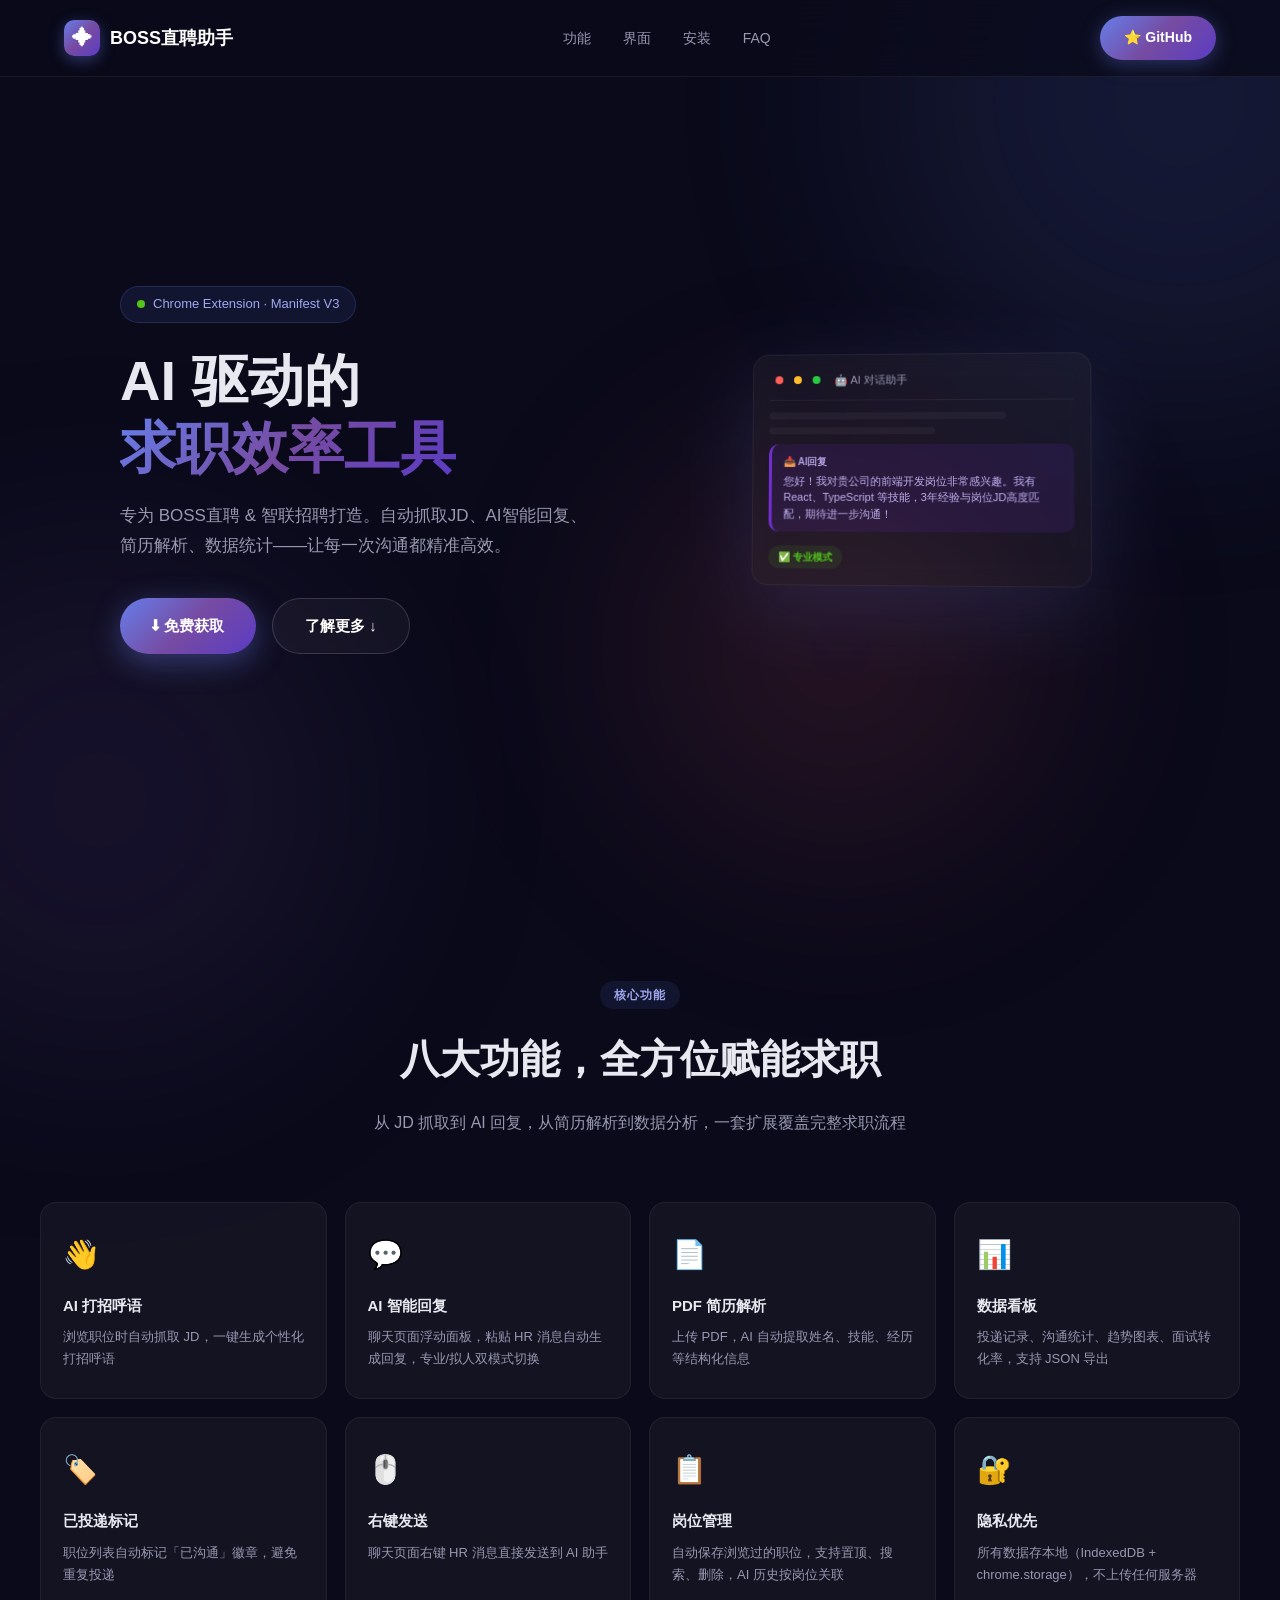
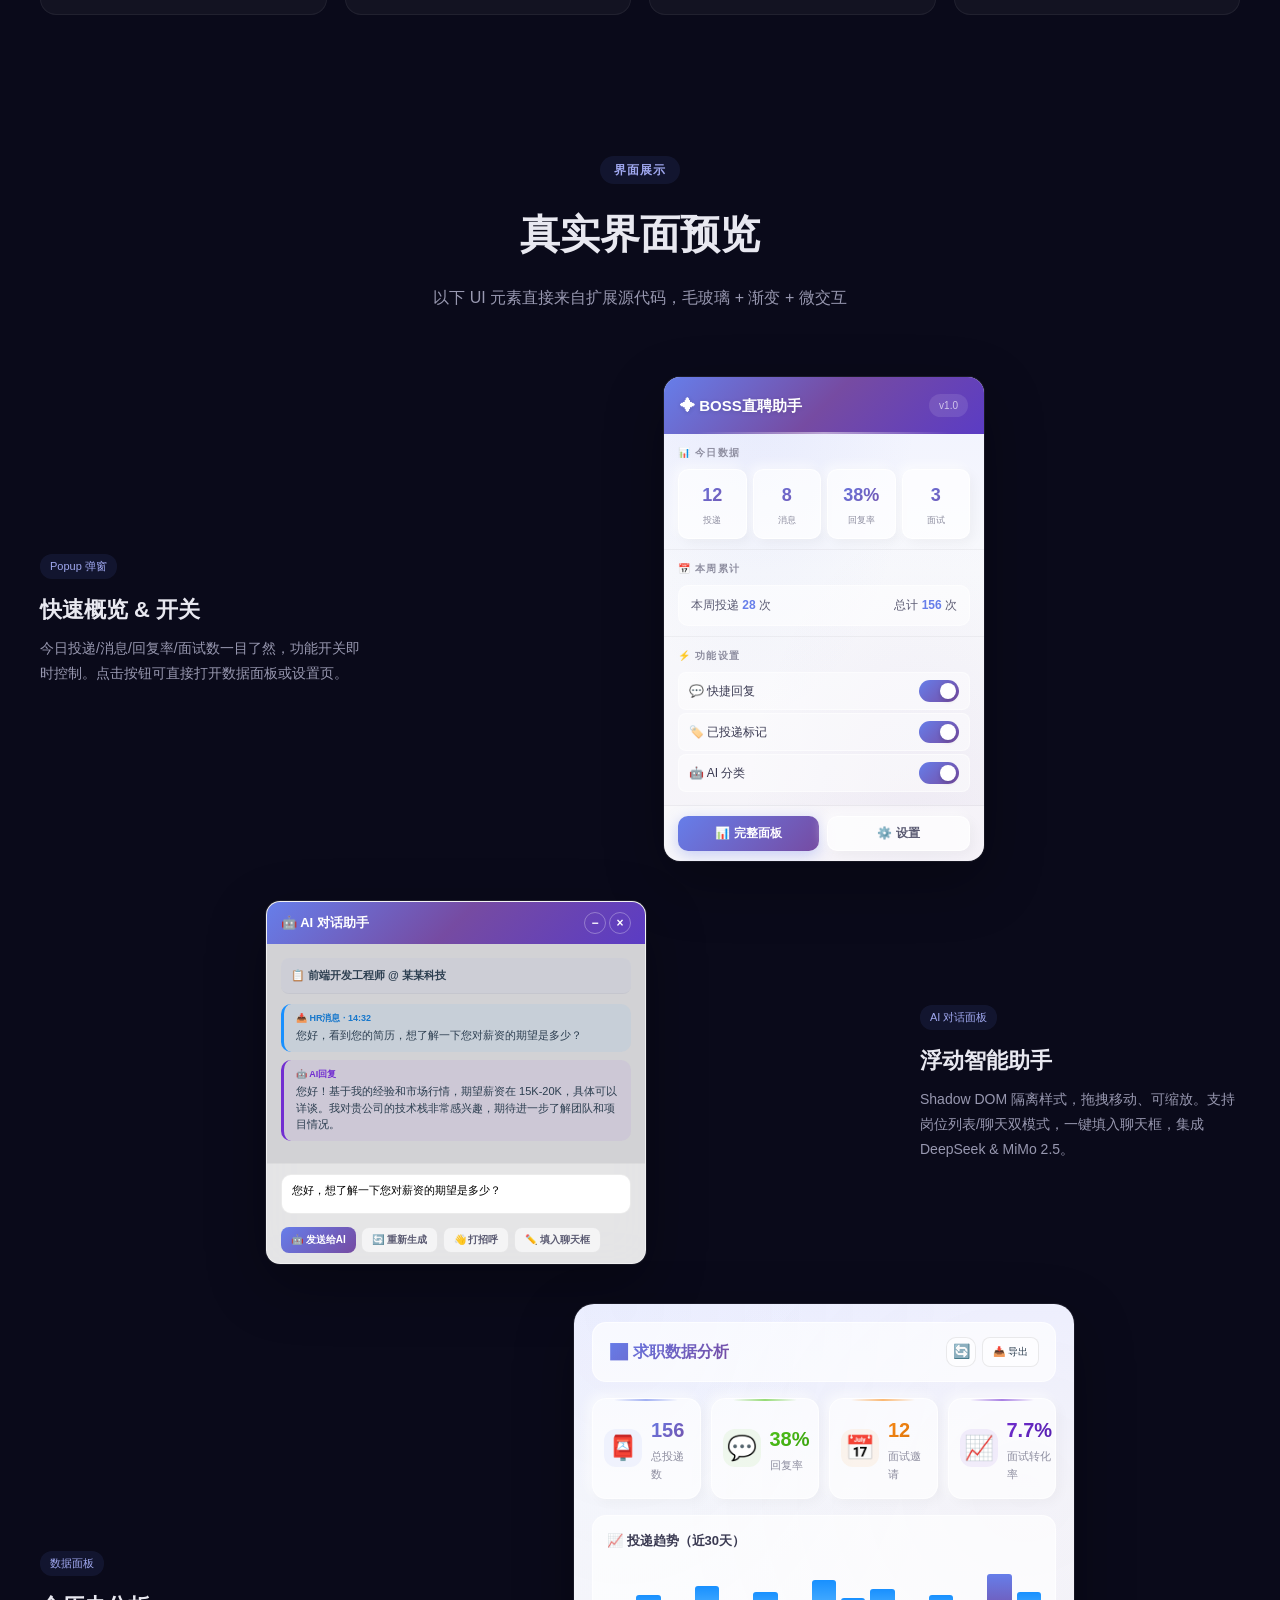
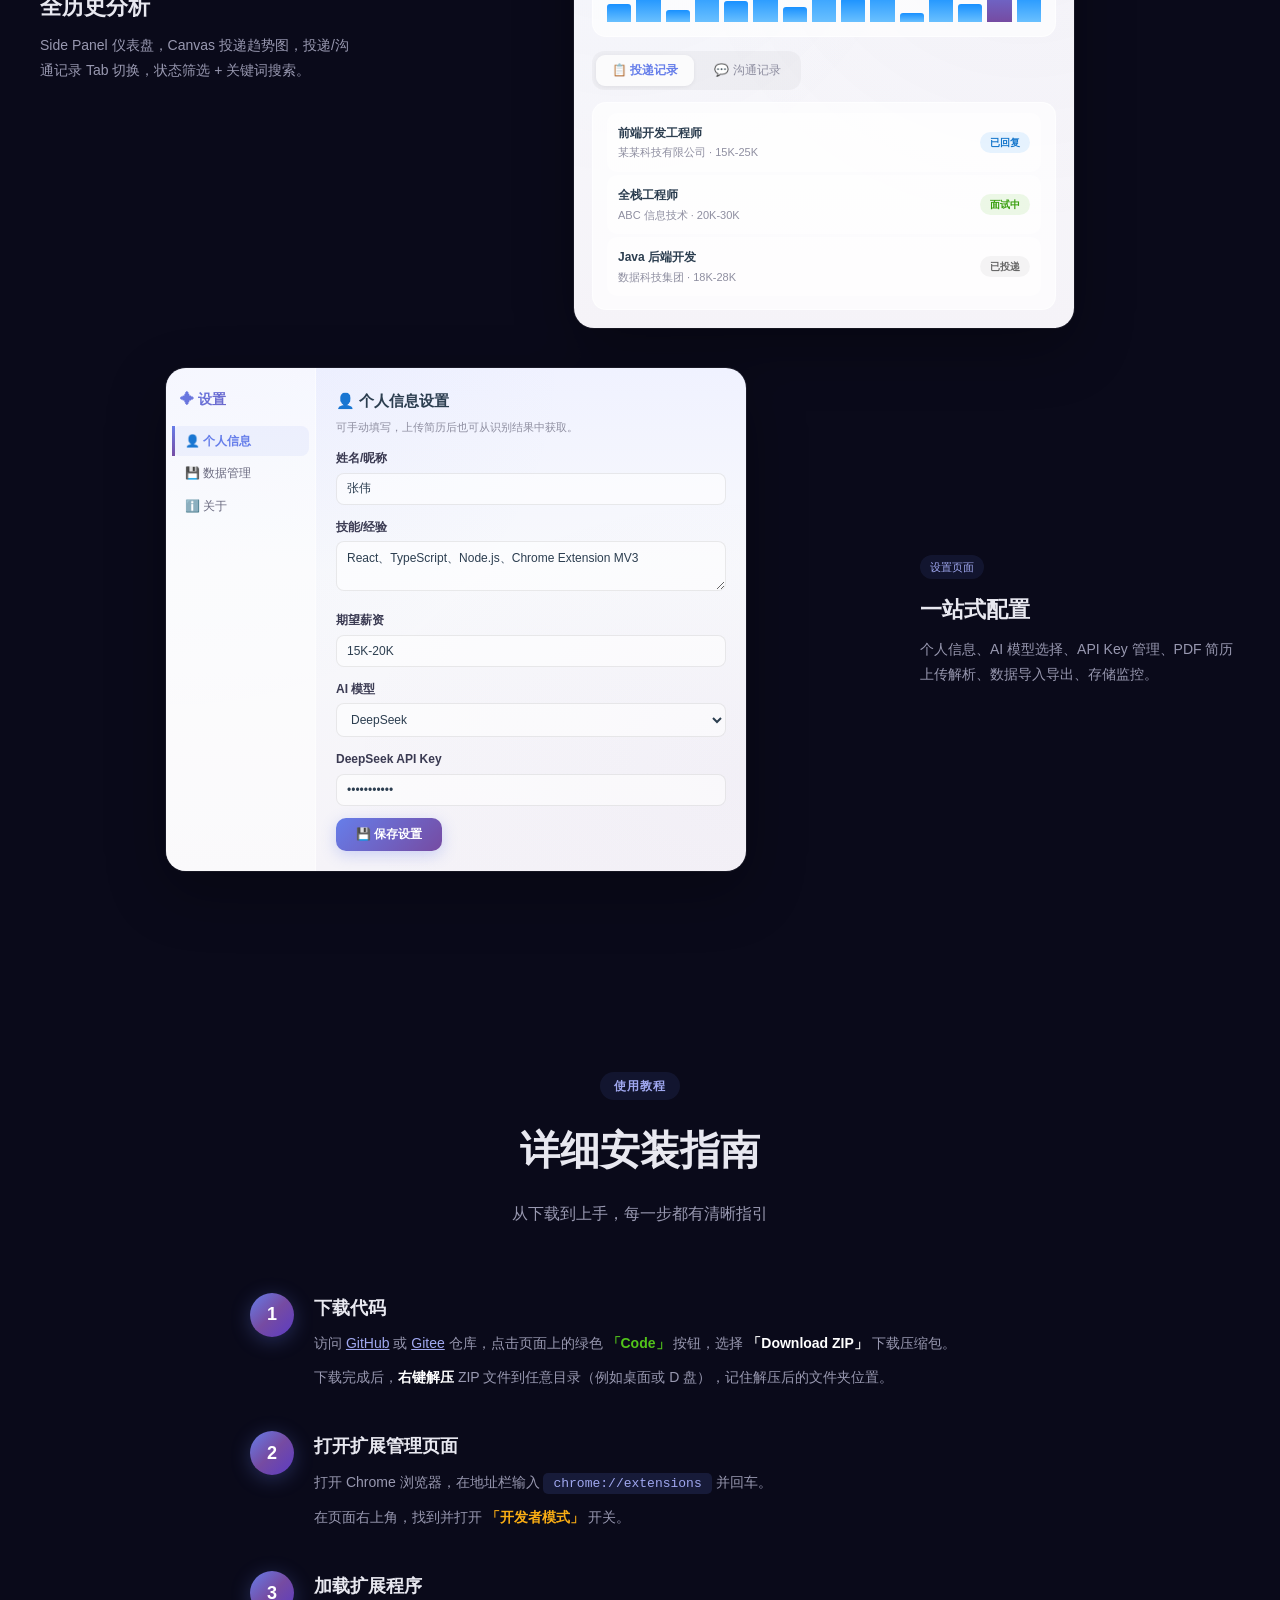
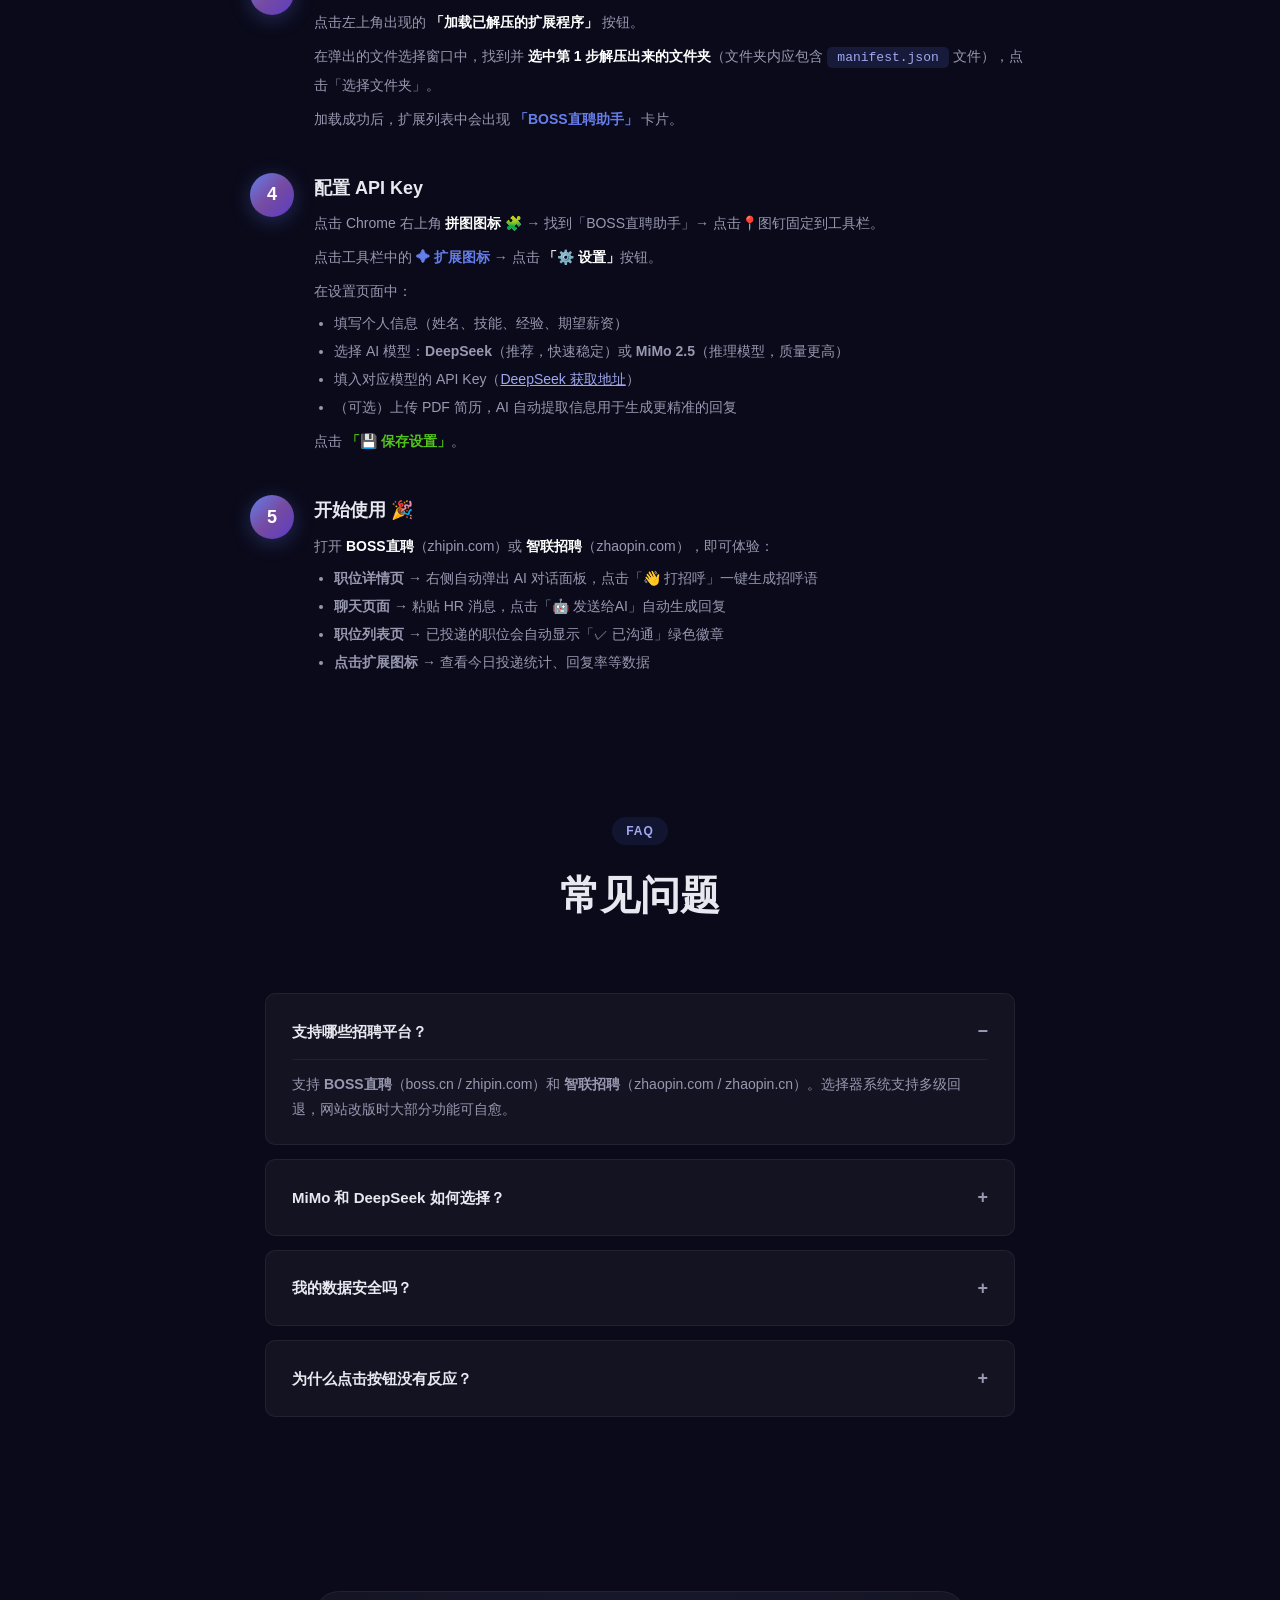
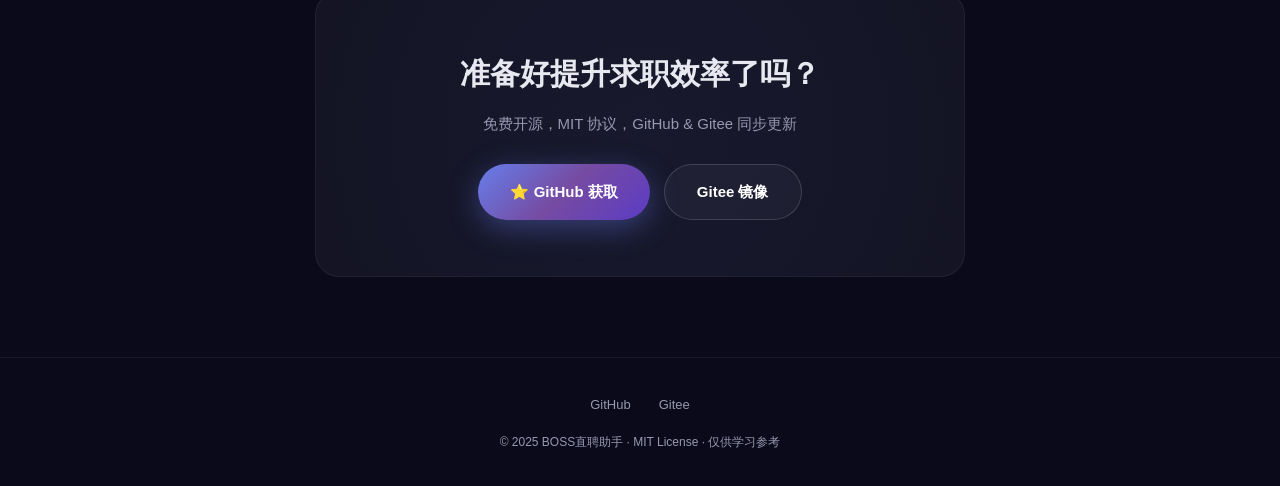
==== docs/index.html @ eb92a588 "feat: 落地页使用教程重写为5步详细指南 - 从 3 步扩展为 5 步：下载代码→打开扩展页→加载扩展→配置API→开始使用 - 每步包含详细子步骤：解压ZIP/选择文件夹/固定工具栏/填写表单 " ====
<!DOCTYPE html>
<html lang="zh-CN">
<head>
  <meta charset="UTF-8">
  <meta name="viewport" content="width=device-width, initial-scale=1.0">
  <title>BOSS直聘助手 — AI求职辅助 Chrome 扩展</title>
  <meta name="description" content="BOSS直聘/智联招聘求职助手，AI打招呼、智能回复、简历解析、岗位管理、数据统计，双模型支持 DeepSeek & MiMo 2.5">
  <meta property="og:title" content="BOSS直聘助手 — AI求职辅助 Chrome 扩展">
  <meta property="og:description" content="AI打招呼、智能回复、简历解析、岗位管理，让求职效率翻倍">
  <meta property="og:type" content="website">
  <style>
    /* ========== Reset & Variables ========== */
    *,*::before,*::after { margin:0; padding:0; box-sizing:border-box; }
    :root {
      --primary: #667eea; --primary-dark: #5b3cc4; --accent: #764ba2;
      --gradient: linear-gradient(135deg, #667eea 0%, #764ba2 50%, #5b3cc4 100%);
      --bg: #0a0a1a; --bg-card: rgba(255,255,255,0.04);
      --text: #e8e8f0; --text-muted: #9898b0;
      --border: rgba(255,255,255,0.06); --radius: 16px; --radius-sm: 10px;
      --shadow-lg: 0 25px 80px rgba(102,126,234,0.15); --max-w: 1200px;
    }
    html { scroll-behavior: smooth; }
    body {
      font-family: -apple-system,BlinkMacSystemFont,"PingFang SC","Microsoft YaHei","Helvetica Neue",sans-serif;
      background: var(--bg); color: var(--text); line-height: 1.7; overflow-x: hidden; -webkit-font-smoothing: antialiased;
    }
    /* ========== Animated BG Orbs ========== */
    .bg-orb { position:fixed; border-radius:50%; filter:blur(120px); opacity:0.13; pointer-events:none; z-index:0; }
    .bg-orb-1 { width:600px; height:600px; background:#667eea; top:-200px; right:-200px; animation:float1 20s infinite; }
    .bg-orb-2 { width:500px; height:500px; background:#764ba2; bottom:-150px; left:-150px; animation:float2 25s infinite; }
    .bg-orb-3 { width:400px; height:400px; background:#f5576c; top:50%; left:50%; animation:float3 18s infinite; }
    @keyframes float1 { 0%,100%{transform:translate(0,0)scale(1)}33%{transform:translate(-60px,40px)scale(1.1)}66%{transform:translate(30px,-30px)scale(.9)} }
    @keyframes float2 { 0%,100%{transform:translate(0,0)scale(1)}33%{transform:translate(50px,-30px)scale(1.15)}66%{transform:translate(-40px,20px)scale(.85)} }
    @keyframes float3 { 0%,100%{transform:translate(0,0)scale(1)}50%{transform:translate(-40px,-40px)scale(1.2)} }

    /* ========== Nav ========== */
    .nav { position:fixed; top:0; left:0; right:0; z-index:1000; background:rgba(10,10,26,0.75); backdrop-filter:blur(20px); border-bottom:1px solid var(--border); transition:all .3s; }
    .nav-inner { max-width:var(--max-w); margin:0 auto; display:flex; align-items:center; justify-content:space-between; padding:16px 24px; }
    .nav-logo { display:flex; align-items:center; gap:10px; font-size:18px; font-weight:700; color:#fff; text-decoration:none; }
    .nav-logo .icon { width:36px; height:36px; border-radius:10px; background:var(--gradient); display:flex; align-items:center; justify-content:center; font-size:20px; box-shadow:0 4px 15px rgba(102,126,234,0.4); }
    .nav-links { display:flex; gap:32px; list-style:none; }
    .nav-links a { color:var(--text-muted); text-decoration:none; font-size:14px; font-weight:500; transition:color .2s; }
    .nav-links a:hover { color:#fff; }
    .nav-cta { background:var(--gradient); color:#fff; padding:10px 24px; border-radius:25px; font-size:14px; font-weight:600; text-decoration:none; box-shadow:0 4px 20px rgba(102,126,234,0.35); transition:all .3s; }
    .nav-cta:hover { transform:translateY(-2px); box-shadow:0 8px 30px rgba(102,126,234,0.5); }

    /* ========== Hero ========== */
    .hero { min-height:100vh; display:flex; align-items:center; padding:120px 24px 80px; position:relative; z-index:1; }
    .hero-inner { max-width:var(--max-w); margin:0 auto; display:grid; grid-template-columns:1fr 1fr; gap:80px; align-items:center; }
    .hero-badge { display:inline-flex; align-items:center; gap:8px; background:rgba(102,126,234,0.1); border:1px solid rgba(102,126,234,0.2); padding:6px 16px; border-radius:20px; font-size:13px; color:#a0a8f0; margin-bottom:24px; }
    .hero-badge .dot { width:8px; height:8px; background:#52c41a; border-radius:50%; animation:pulse 2s infinite; }
    @keyframes pulse { 0%,100%{opacity:1}50%{opacity:.3} }
    .hero h1 { font-size:clamp(36px,5vw,56px); font-weight:800; line-height:1.2; margin-bottom:20px; }
    .hero h1 .gradient-text { background:var(--gradient); -webkit-background-clip:text; -webkit-text-fill-color:transparent; background-clip:text; }
    .hero p { font-size:17px; color:var(--text-muted); margin-bottom:36px; max-width:480px; line-height:1.8; }
    .hero-btns { display:flex; gap:16px; flex-wrap:wrap; }
    .btn { display:inline-flex; align-items:center; gap:8px; padding:14px 32px; border-radius:30px; font-size:15px; font-weight:600; cursor:pointer; transition:all .3s cubic-bezier(0.4,0,0.2,1); text-decoration:none; border:none; }
    .btn-primary { background:var(--gradient); color:#fff; box-shadow:0 8px 30px rgba(102,126,234,0.4); }
    .btn-primary:hover { transform:translateY(-3px); box-shadow:0 12px 40px rgba(102,126,234,0.55); }
    .btn-outline { background:rgba(255,255,255,0.04); color:#fff; border:1px solid rgba(255,255,255,0.15); }
    .btn-outline:hover { background:rgba(255,255,255,0.08); border-color:rgba(255,255,255,0.25); }

    /* Hero mockup */
    .hero-mockup { position:relative; display:flex; align-items:center; justify-content:center; perspective:1000px; }
    .mockup-card {
      background:rgba(255,255,255,0.04); border:1px solid var(--border); border-radius:var(--radius);
      padding:16px; backdrop-filter:blur(10px); box-shadow:var(--shadow-lg); width:340px;
      transform:rotateY(-4deg) rotateX(2deg); transition:transform .5s;
    }
    .mockup-card:hover { transform:rotateY(0) rotateX(0); }
    .mockup-hdr { display:flex; align-items:center; gap:8px; margin-bottom:12px; padding-bottom:10px; border-bottom:1px solid var(--border); }
    .mockup-dots { display:flex; gap:5px; } .mockup-dots span { width:8px; height:8px; border-radius:50%; }
    .mockup-dots span:nth-child(1){background:#ff5f57}.mockup-dots span:nth-child(2){background:#ffbd2e}.mockup-dots span:nth-child(3){background:#28ca41}
    .mockup-hdr span { font-size:11px; color:var(--text-muted); margin-left:6px; }
    .mockup-line { height:7px; border-radius:4px; background:rgba(255,255,255,0.04); margin-bottom:8px; }
    .mockup-line.s { width:55%; } .mockup-line.m { width:78%; }
    .mockup-bubble { padding:10px 12px; border-radius:10px; font-size:11px; line-height:1.5; margin:10px 0; background:rgba(114,46,209,0.12); border-left:3px solid #722ed1; color:#c0b0f0; }
    .mockup-tag { display:inline-block; padding:3px 10px; border-radius:12px; font-size:10px; font-weight:600; background:rgba(82,196,26,0.1); color:#52c41a; }

    /* ========== Section Headers ========== */
    section { position:relative; z-index:1; }
    .section-header { text-align:center; max-width:650px; margin:0 auto 64px; }
    .section-tag { display:inline-block; padding:4px 14px; border-radius:20px; font-size:12px; font-weight:600; letter-spacing:1px; background:rgba(102,126,234,0.1); color:#a0a8f0; margin-bottom:16px; }
    .section-header h2 { font-size:clamp(28px,4vw,40px); font-weight:700; margin-bottom:16px; }
    .section-header p { font-size:16px; color:var(--text-muted); line-height:1.8; }

    /* ========== Features ========== */
    #features { padding:80px 24px 100px; }
    .features-grid { max-width:var(--max-w); margin:0 auto; display:grid; grid-template-columns:repeat(4,1fr); gap:18px; }
    .feat-card { background:var(--bg-card); border:1px solid var(--border); border-radius:var(--radius); padding:28px 22px; transition:all .35s; position:relative; overflow:hidden; }
    .feat-card::before { content:''; position:absolute; top:0; left:0; right:0; height:3px; background:var(--gradient); opacity:0; transition:opacity .35s; }
    .feat-card:hover { transform:translateY(-5px); border-color:rgba(102,126,234,0.25); box-shadow:0 20px 60px rgba(102,126,234,0.06); }
    .feat-card:hover::before { opacity:1; }
    .feat-card .icon { font-size:28px; margin-bottom:14px; }
    .feat-card h3 { font-size:15px; font-weight:700; margin-bottom:8px; }
    .feat-card p { font-size:13px; color:var(--text-muted); line-height:1.7; }

    /* ========== Showcase — Real Extension UI ========== */
    #showcase { padding:40px 24px 100px; }
    .showcase-row { max-width:var(--max-w); margin:0 auto 40px; display:flex; align-items:center; gap:48px; }
    .showcase-row.reverse { flex-direction:row-reverse; }
    .showcase-label { flex-shrink:0; }
    .showcase-label h3 { font-size:22px; font-weight:700; margin-bottom:8px; }
    .showcase-label .tag { display:inline-block; font-size:11px; padding:3px 10px; border-radius:12px; background:rgba(102,126,234,0.1); color:#a0a8f0; margin-bottom:12px; }
    .showcase-label p { font-size:14px; color:var(--text-muted); line-height:1.8; max-width:320px; }
    .showcase-device { flex:1; display:flex; justify-content:center; }

    /* ---- EXTENSION UI REPLICAS (scoped) ---- */
    .ext-ui {
      --glass: rgba(255,255,255,0.65); --glass-bd: rgba(255,255,255,0.7);
      --shadow-card: 4px 4px 12px rgba(0,0,0,0.04), -4px -4px 12px rgba(255,255,255,0.6);
      --radius-ui: 10px; --trans: 0.3s cubic-bezier(0.4,0,0.2,1);
      font-family: -apple-system,BlinkMacSystemFont,"PingFang SC","Microsoft YaHei",sans-serif; font-size:13px; color:#2c3e50;
    }

    /* Popup */
    .ext-ui.popup {
      width:320px; border-radius:16px; overflow:hidden;
      box-shadow: 0 20px 60px rgba(0,0,0,0.3), 0 0 0 1px rgba(255,255,255,0.08);
      background: radial-gradient(ellipse at 30% 0%, rgba(102,126,234,0.08) 0%, transparent 50%),
                  radial-gradient(ellipse at 80% 100%, rgba(118,75,162,0.06) 0%, transparent 50%),
                  linear-gradient(180deg, #f0f2ff 0%, #f8f9fc 40%, #f5f3f8 100%);
    }
    .ext-ui .popup-hdr {
      background: linear-gradient(135deg,#667eea 0%,#764ba2 50%,#5b3cc4 100%); color:#fff;
      padding:16px; display:flex; align-items:center; justify-content:space-between;
      position:relative; overflow:hidden;
    }
    .ext-ui .popup-hdr::after { content:''; position:absolute; bottom:0; left:10%; width:80%; height:2px; background:linear-gradient(90deg,transparent,rgba(255,255,255,0.5),transparent); }
    .ext-ui .popup-hdr h4 { font-size:15px; font-weight:700; z-index:1; text-shadow:0 1px 4px rgba(0,0,0,0.15); }
    .ext-ui .popup-hdr .ver { font-size:10px; opacity:0.7; z-index:1; background:rgba(255,255,255,0.15); padding:3px 10px; border-radius:12px; font-weight:500; }
    .ext-ui .popup-section { padding:10px 14px; border-bottom:1px solid rgba(0,0,0,0.04); }
    .ext-ui .popup-section:last-of-type { border-bottom:none; }
    .ext-ui .sec-title { font-size:10px; font-weight:700; color:#8e8ea0; text-transform:uppercase; letter-spacing:1.2px; margin-bottom:8px; }
    .ext-ui .stat-grid { display:grid; grid-template-columns:1fr 1fr 1fr 1fr; gap:6px; }
    .ext-ui .stat-card {
      background:rgba(255,255,255,0.7); border-radius:var(--radius-ui); padding:10px 4px; text-align:center;
      border:1px solid rgba(255,255,255,0.8); box-shadow:var(--shadow-card); transition:var(--trans); position:relative;
    }
    .ext-ui .stat-card:hover { transform:translateY(-2px); }
    .ext-ui .stat-card .val { font-size:18px; font-weight:800; background:linear-gradient(135deg,#667eea,#764ba2); -webkit-background-clip:text; -webkit-text-fill-color:transparent; background-clip:text; }
    .ext-ui .stat-card .lbl { font-size:9px; color:#8e8ea0; margin-top:2px; }
    .ext-ui .weekly-row { display:flex; justify-content:space-between; padding:9px 12px; background:rgba(255,255,255,0.5); border-radius:var(--radius-ui); border:1px solid rgba(255,255,255,0.6); }
    .ext-ui .weekly-row span { font-size:12px; color:#5a5a72; }
    .ext-ui .weekly-row strong { color:#667eea; }
    .ext-ui .tgl-row { display:flex; align-items:center; justify-content:space-between; padding:7px 10px; margin-bottom:3px; background:rgba(255,255,255,0.45); border-radius:8px; border:1px solid rgba(255,255,255,0.5); transition:var(--trans); }
    .ext-ui .tgl-row:hover { background:rgba(255,255,255,0.65); }
    .ext-ui .tgl-row span { font-size:12px; font-weight:500; color:#3a3a52; }
    .ext-ui .switch { position:relative; display:inline-block; width:40px; height:22px; }
    .ext-ui .switch input { opacity:0; width:0; height:0; }
    .ext-ui .slider { position:absolute; cursor:pointer; inset:0; background:#d4d4dc; border-radius:22px; transition:var(--trans); }
    .ext-ui .slider::before { content:""; position:absolute; height:16px; width:16px; left:3px; bottom:3px; background:#fff; border-radius:50%; transition:var(--trans); box-shadow:0 2px 4px rgba(0,0,0,0.15); }
    .ext-ui input:checked+.slider { background:linear-gradient(135deg,#667eea,#764ba2); }
    .ext-ui input:checked+.slider::before { transform:translateX(18px); }
    .ext-ui .popup-footer-row { display:flex; gap:8px; padding:10px 14px; background:rgba(255,255,255,0.3); }
    .ext-ui .btn-sm { flex:1; padding:8px; border:none; border-radius:var(--radius-ui); font-size:12px; font-weight:600; cursor:pointer; transition:var(--trans); }
    .ext-ui .btn-sm.primary { background:linear-gradient(135deg,#667eea,#764ba2); color:#fff; box-shadow:0 4px 15px rgba(102,126,234,0.35); }
    .ext-ui .btn-sm.primary:hover { transform:translateY(-1px); }
    .ext-ui .btn-sm.secondary { background:rgba(255,255,255,0.7); color:#5a5a72; border:1px solid rgba(255,255,255,0.8); box-shadow:var(--shadow-card); }

    /* Side Panel Dashboard */
    .ext-ui.dashboard {
      width:500px; border-radius:20px; padding:18px;
      background: radial-gradient(ellipse at 10% 0%, rgba(102,126,234,0.05) 0%, transparent 55%),
                  radial-gradient(ellipse at 90% 30%, rgba(118,75,162,0.04) 0%, transparent 55%),
                  linear-gradient(180deg, #f0f2ff 0%, #f8f9fc 30%, #f5f3f8 100%);
      box-shadow: 0 20px 60px rgba(0,0,0,0.3), 0 0 0 1px rgba(255,255,255,0.08);
    }
    .ext-ui .dash-hdr { display:flex; justify-content:space-between; align-items:center; margin-bottom:16px; padding:14px 16px; background:rgba(255,255,255,0.65); border:1px solid rgba(255,255,255,0.7); border-radius:14px; }
    .ext-ui .dash-hdr h4 { font-size:16px; font-weight:700; background:linear-gradient(135deg,#667eea,#764ba2); -webkit-background-clip:text; -webkit-text-fill-color:transparent; background-clip:text; }
    .ext-ui .dash-hdr .dash-actions { display:flex; gap:6px; }
    .ext-ui .dash-hdr .dash-btn { width:30px; height:30px; border-radius:10px; border:1px solid rgba(0,0,0,0.08); background:rgba(255,255,255,0.6); cursor:pointer; font-size:14px; display:flex; align-items:center; justify-content:center; transition:var(--trans); }
    .ext-ui .overview-row { display:grid; grid-template-columns:1fr 1fr 1fr 1fr; gap:10px; margin-bottom:16px; }
    .ext-ui .ov-card {
      background:rgba(255,255,255,0.65); border:1px solid rgba(255,255,255,0.7); border-radius:14px;
      padding:14px 11px; display:flex; align-items:center; gap:9px; transition:var(--trans); position:relative; overflow:hidden;
      box-shadow: 4px 4px 12px rgba(0,0,0,0.03), -4px -4px 12px rgba(255,255,255,0.6);
    }
    .ext-ui .ov-card::before { content:''; position:absolute; top:0; left:20%; width:60%; height:2px; border-radius:0 0 2px 2px; background:linear-gradient(90deg,transparent,#667eea,transparent); opacity:0.6; }
    .ext-ui .ov-card.green::before { background:linear-gradient(90deg,transparent,#52c41a,transparent); }
    .ext-ui .ov-card.orange::before { background:linear-gradient(90deg,transparent,#fa8c16,transparent); }
    .ext-ui .ov-card.purple::before { background:linear-gradient(90deg,transparent,#722ed1,transparent); }
    .ext-ui .ov-card:hover { transform:translateY(-3px); }
    .ext-ui .ov-card .ov-icon { font-size:24px; width:38px; height:38px; display:flex; align-items:center; justify-content:center; border-radius:12px; background:rgba(102,126,234,0.07); flex-shrink:0; }
    .ext-ui .ov-card.green .ov-icon { background:rgba(82,196,26,0.07); }
    .ext-ui .ov-card.orange .ov-icon { background:rgba(250,140,22,0.07); }
    .ext-ui .ov-card.purple .ov-icon { background:rgba(114,46,209,0.07); }
    .ext-ui .ov-card .ov-val { font-size:20px; font-weight:800; background:linear-gradient(135deg,#667eea,#764ba2); -webkit-background-clip:text; -webkit-text-fill-color:transparent; background-clip:text; }
    .ext-ui .ov-card.green .ov-val { background:linear-gradient(135deg,#52c41a,#389e0d); -webkit-background-clip:text; background-clip:text; }
    .ext-ui .ov-card.orange .ov-val { background:linear-gradient(135deg,#fa8c16,#d46b08); -webkit-background-clip:text; background-clip:text; }
    .ext-ui .ov-card.purple .ov-val { background:linear-gradient(135deg,#722ed1,#531dab); -webkit-background-clip:text; background-clip:text; }
    .ext-ui .ov-card .ov-lbl { font-size:11px; color:#8e8ea0; }
    .ext-ui .chart-box { background:rgba(255,255,255,0.65); border:1px solid rgba(255,255,255,0.7); border-radius:14px; padding:14px; margin-bottom:14px; }
    .ext-ui .chart-box h5 { font-size:13px; color:#3a3a52; margin-bottom:10px; }
    .ext-ui .chart-bars { display:flex; align-items:flex-end; gap:5px; height:60px; }
    .ext-ui .chart-bar { flex:1; border-radius:3px 3px 0 0; transition:var(--trans); cursor:pointer; }
    .ext-ui .chart-bar:hover { opacity:0.8; transform:scaleY(1.05); }
    .ext-ui .tabs-row { display:flex; gap:4px; margin-bottom:12px; padding:4px; background:rgba(0,0,0,0.03); border-radius:12px; display:inline-flex; }
    .ext-ui .tab-btn { padding:7px 16px; border:none; background:transparent; cursor:pointer; font-size:12px; font-weight:500; border-radius:9px; color:#8e8ea0; transition:var(--trans); }
    .ext-ui .tab-btn.active { background:rgba(255,255,255,0.8); color:#667eea; font-weight:600; box-shadow:0 1px 4px rgba(0,0,0,0.06); }
    .ext-ui .list-box { background:rgba(255,255,255,0.65); border:1px solid rgba(255,255,255,0.7); border-radius:14px; padding:10px 14px; }
    .ext-ui .list-row { display:flex; align-items:center; justify-content:space-between; padding:9px 10px; margin-bottom:3px; border-radius:10px; background:rgba(255,255,255,0.4); border:1px solid transparent; transition:var(--trans); }
    .ext-ui .list-row:hover { background:rgba(255,255,255,0.75); border-color:rgba(102,126,234,0.12); transform:translateX(2px); }
    .ext-ui .list-row .title { font-weight:600; font-size:12px; color:#2c3e50; }
    .ext-ui .list-row .sub { font-size:11px; color:#8e8ea0; }
    .ext-ui .list-row .badge-status { font-size:10px; padding:2px 10px; border-radius:20px; font-weight:600; }
    .ext-ui .badge-status.sent { background:rgba(0,0,0,0.04); color:#666; }
    .ext-ui .badge-status.replied { background:rgba(24,144,255,0.1); color:#1677cc; }
    .ext-ui .badge-status.interview { background:rgba(82,196,26,0.1); color:#389e0d; }

    /* Settings Page */
    .ext-ui.settings-page {
      width:580px; border-radius:20px; overflow:hidden; display:flex;
      box-shadow: 0 20px 60px rgba(0,0,0,0.3), 0 0 0 1px rgba(255,255,255,0.08);
      background: radial-gradient(ellipse at 0% 0%, rgba(102,126,234,0.04) 0%, transparent 50%),
                  radial-gradient(ellipse at 100% 80%, rgba(118,75,162,0.03) 0%, transparent 50%),
                  linear-gradient(180deg, #f0f2ff 0%, #f8f9fc 40%, #f5f3f8 100%);
    }
    .ext-ui .set-sidebar { width:150px; background:rgba(255,255,255,0.55); border-right:1px solid rgba(255,255,255,0.6); padding:20px 0; flex-shrink:0; }
    .ext-ui .set-sidebar h5 { padding:0 14px 14px; font-size:14px; font-weight:700; background:linear-gradient(135deg,#667eea,#764ba2); -webkit-background-clip:text; -webkit-text-fill-color:transparent; background-clip:text; }
    .ext-ui .set-nav { padding:5px 10px; margin:0 6px 2px; border-radius:8px; font-size:12px; font-weight:500; color:#6b6b80; border-left:3px solid transparent; transition:var(--trans); cursor:pointer; }
    .ext-ui .set-nav.active { background:rgba(102,126,234,0.08); color:#667eea; font-weight:600; border-left:3px solid; border-image:linear-gradient(180deg,#667eea,#764ba2)1; }
    .ext-ui .set-content { flex:1; padding:20px; }
    .ext-ui .set-content h4 { font-size:15px; font-weight:700; margin-bottom:4px; color:#2c3e50; }
    .ext-ui .set-content .help { font-size:11px; color:#8e8ea0; margin-bottom:12px; }
    .ext-ui .form-grp { margin-bottom:12px; }
    .ext-ui .form-grp label { display:block; font-size:12px; font-weight:600; color:#3a3a52; margin-bottom:4px; }
    .ext-ui .form-grp input, .ext-ui .form-grp select, .ext-ui .form-grp textarea {
      width:100%; padding:8px 10px; border:1px solid rgba(0,0,0,0.08); border-radius:8px; font-size:12px;
      font-family:inherit; background:rgba(255,255,255,0.55); transition:var(--trans); outline:none; color:#2c3e50;
    }
    .ext-ui .form-grp input:focus, .ext-ui .form-grp select:focus, .ext-ui .form-grp textarea:focus { border-color:#667eea; box-shadow:0 0 0 3px rgba(102,126,234,0.06); }
    .ext-ui .form-grp textarea { resize:vertical; min-height:50px; }
    .ext-ui .set-save { padding:8px 20px; background:linear-gradient(135deg,#667eea,#764ba2); color:#fff; border:none; border-radius:10px; font-size:12px; font-weight:600; cursor:pointer; box-shadow:0 4px 15px rgba(102,126,234,0.3); transition:var(--trans); }
    .ext-ui .set-save:hover { transform:translateY(-1px); box-shadow:0 6px 20px rgba(102,126,234,0.4); }

    /* Chat panel */
    .ext-ui.chat-panel {
      width:380px; border-radius:14px; overflow:hidden;
      box-shadow: 0 20px 60px rgba(0,0,0,0.3), 0 0 0 1px rgba(255,255,255,0.08);
      background:rgba(255,255,255,0.82); backdrop-filter:blur(20px); border:1px solid rgba(255,255,255,0.7);
    }
    .ext-ui .chat-hdr { display:flex; justify-content:space-between; align-items:center; padding:10px 14px; background:linear-gradient(135deg,#667eea,#764ba2,#5b3cc4); color:#fff; font-size:13px; font-weight:700; }
    .ext-ui .chat-hdr .ch-btns { display:flex; gap:3px; }
    .ext-ui .chat-hdr .ch-btns span { width:22px; height:22px; border-radius:50%; border:1px solid rgba(255,255,255,0.3); display:flex; align-items:center; justify-content:center; font-size:12px; cursor:pointer; }
    .ext-ui .chat-body { padding:14px; min-height:200px; }
    .ext-ui .chat-ctx { padding:8px 10px; border-radius:8px; background:rgba(102,126,234,0.04); border-bottom:1px solid rgba(0,0,0,0.04); margin-bottom:10px; font-size:11px; display:flex; justify-content:space-between; }
    .ext-ui .chat-ctx .ctx-name { font-weight:600; color:#2c3e50; }
    .ext-ui .chat-bubble { padding:8px 12px; border-radius:10px; font-size:11px; line-height:1.5; margin-bottom:8px; border-left:3px solid; }
    .ext-ui .chat-bubble.hr { background:rgba(24,144,255,0.06); border-color:#1890ff; }
    .ext-ui .chat-bubble.ai { background:rgba(114,46,209,0.06); border-color:#722ed1; }
    .ext-ui .chat-bubble .tag { font-size:9px; font-weight:700; margin-bottom:2px; }
    .ext-ui .chat-bubble.hr .tag { color:#1677cc; }
    .ext-ui .chat-bubble.ai .tag { color:#722ed1; }
    .ext-ui .chat-input-area { padding:10px 14px; border-top:1px solid rgba(0,0,0,0.04); background:rgba(255,255,255,0.4); }
    .ext-ui .chat-input-area textarea { width:100%; height:40px; padding:8px 10px; border:1px solid rgba(0,0,0,0.08); border-radius:10px; font-size:11px; font-family:inherit; resize:none; transition:var(--trans); }
    .ext-ui .chat-input-area textarea:focus { border-color:#667eea; box-shadow:0 0 0 3px rgba(102,126,234,0.06); }
    .ext-ui .chat-btns { display:flex; gap:5px; margin-top:6px; flex-wrap:wrap; }
    .ext-ui .chat-btn { padding:5px 10px; border-radius:8px; font-size:10px; font-weight:600; cursor:pointer; border:1px solid rgba(0,0,0,0.06); background:rgba(255,255,255,0.6); color:#5a5a72; transition:var(--trans); }
    .ext-ui .chat-btn.primary { background:linear-gradient(135deg,#667eea,#764ba2); color:#fff; border:none; }
    .ext-ui .chat-btn:hover { transform:translateY(-1px); }

    /* ========== Tablet (≤1024px) ========== */
    @media (max-width:1024px) {
      .hero-inner { grid-template-columns:1fr; gap:36px; }
      .hero-mockup { order:-1; }
      .hero h1 { font-size:clamp(28px,6vw,40px); }
      .features-grid { grid-template-columns:repeat(2,1fr); }
      .nav-links { display:none; }
      .showcase-row, .showcase-row.reverse { flex-direction:column; gap:24px; }
      .showcase-label { text-align:center; }
      .showcase-label p { max-width:100%; }
      .showcase-device { overflow-x:auto; max-width:100%; justify-content:center; }
      /* Scale down extension UIs */
      .ext-ui.popup { width:300px; }
      .ext-ui.dashboard { width:100%; max-width:480px; }
      .ext-ui.settings-page { width:100%; max-width:520px; flex-direction:column; }
      .ext-ui.settings-page .set-sidebar { width:100%; display:flex; padding:10px 12px; gap:6px; overflow-x:auto; height:auto; }
      .ext-ui.settings-page .set-sidebar h5 { display:none; }
      .ext-ui.settings-page .set-sidebar .set-nav { white-space:nowrap; flex-shrink:0; }
      .ext-ui.settings-page .set-content { padding:14px; }
      .ext-ui.chat-panel { width:100%; max-width:360px; }
      .overview-row { grid-template-columns:repeat(2,1fr); }
    }

    /* ========== Phone (≤640px) ========== */
    @media (max-width:640px) {
      .hero { padding:100px 16px 60px; min-height:auto; }
      .hero h1 { font-size:26px; }
      .hero p { font-size:15px; }
      .hero-btns { flex-direction:column; align-items:stretch; }
      .hero-btns .btn { justify-content:center; text-align:center; }
      .mockup-card { width:100%; max-width:300px; transform:none; }
      .features-grid { grid-template-columns:1fr; gap:12px; }
      .feat-card { padding:20px 16px; }
      .section-header { margin-bottom:36px; }
      .section-header h2 { font-size:24px; }

      /* Showcase mobile */
      .showcase-row, .showcase-row.reverse { gap:16px; }
      .showcase-device { padding:0 4px; width:100%; }
      /* Extension UIs - shrink to fit */
      .ext-ui.popup { width:100%; max-width:300px; border-radius:12px; }
      .ext-ui.popup .popup-hdr { padding:12px; }
      .ext-ui.popup .popup-hdr h4 { font-size:13px; }
      .ext-ui.popup .popup-section { padding:8px 10px; }
      .ext-ui.popup .stat-grid { gap:4px; }
      .ext-ui.popup .stat-card { padding:8px 2px; }
      .ext-ui.popup .stat-card .val { font-size:16px; }
      .ext-ui.popup .stat-card .lbl { font-size:8px; }
      .ext-ui.popup .popup-footer-row { padding:8px 10px; }
      .ext-ui.popup .btn-sm { font-size:11px; padding:7px; }

      .ext-ui.dashboard { width:100%; max-width:100%; padding:10px; border-radius:14px; }
      .ext-ui.dashboard .dash-hdr { padding:10px 12px; margin-bottom:10px; }
      .ext-ui.dashboard .dash-hdr h4 { font-size:14px; }
      .ext-ui.dashboard .overview-row { grid-template-columns:1fr 1fr; gap:6px; }
      .ext-ui.dashboard .ov-card { padding:10px 8px; gap:6px; }
      .ext-ui.dashboard .ov-card .ov-icon { font-size:20px; width:30px; height:30px; }
      .ext-ui.dashboard .ov-card .ov-val { font-size:16px; }
      .ext-ui.dashboard .ov-card .ov-lbl { font-size:10px; }
      .ext-ui.dashboard .chart-bars { height:40px; }
      .ext-ui.dashboard .list-row { padding:8px; }
      .ext-ui.dashboard .list-row .title { font-size:11px; }
      .ext-ui.dashboard .list-row .sub { font-size:10px; }

      .ext-ui.settings-page { width:100%; max-width:100%; flex-direction:column; border-radius:14px; }
      .ext-ui.settings-page .set-sidebar { width:100%; display:flex; padding:8px 10px; gap:4px; overflow-x:auto; height:auto; flex-shrink:0; border-right:none; border-bottom:1px solid rgba(255,255,255,0.6); }
      .ext-ui.settings-page .set-sidebar h5 { display:none; }
      .ext-ui.settings-page .set-sidebar .set-nav { white-space:nowrap; flex-shrink:0; font-size:11px; padding:6px 10px; }
      .ext-ui.settings-page .set-content { padding:12px; }
      .ext-ui.settings-page .set-content h4 { font-size:13px; }
      .ext-ui.settings-page .form-grp input, .ext-ui.settings-page .form-grp select, .ext-ui.settings-page .form-grp textarea { font-size:11px; padding:6px 8px; }

      .ext-ui.chat-panel { width:100%; max-width:100%; border-radius:12px; }
      .ext-ui.chat-panel .chat-hdr { font-size:12px; padding:8px 10px; }
      .ext-ui.chat-panel .chat-body { padding:10px; min-height:auto; }
      .ext-ui.chat-panel .chat-bubble { font-size:10px; padding:6px 10px; }
      .ext-ui.chat-panel .chat-btns { gap:4px; }
      .ext-ui.chat-panel .chat-btn { font-size:9px; padding:4px 8px; }
      .ext-ui.chat-panel .chat-input-area textarea { height:36px; font-size:10px; }

      /* CTA */
      .btn { padding:12px 20px; font-size:14px; }
      .nav-inner { padding:12px 16px; }
      .nav-logo { font-size:15px; }
      .nav-cta { padding:7px 16px; font-size:12px; }

      /* FAQ */
      #faq details { padding:16px; }
      #faq summary { font-size:14px; }
      section { padding-left:12px; padding-right:12px; }
    }

    /* ========== Small Phone (≤380px) ========== */
    @media (max-width:380px) {
      .hero h1 { font-size:22px; }
      .ext-ui.popup { transform:scale(0.85); transform-origin:top center; margin-bottom:-40px; }
      .ext-ui.dashboard .overview-row { grid-template-columns:1fr 1fr; }
      .ext-ui.dashboard .chart-box { display:none; }
      .ext-ui.dashboard .list-box .badge-status { font-size:9px; padding:2px 6px; }
    }
  </style>
</head>
<body>

<div class="bg-orb bg-orb-1"></div><div class="bg-orb bg-orb-2"></div><div class="bg-orb bg-orb-3"></div>

<!-- ====== NAV ====== -->
<nav class="nav">
  <div class="nav-inner">
    <a href="#" class="nav-logo"><span class="icon">✦</span> BOSS直聘助手</a>
    <ul class="nav-links">
      <li><a href="#features">功能</a></li><li><a href="#showcase">界面</a></li><li><a href="#howto">安装</a></li><li><a href="#faq">FAQ</a></li>
    </ul>
    <a href="https://github.com/ConsoleSun/boss-zhipin-helper" class="nav-cta" target="_blank">⭐ GitHub</a>
  </div>
</nav>

<!-- ====== HERO ====== -->
<section class="hero">
  <div class="hero-inner">
    <div class="hero-text">
      <div class="hero-badge"><span class="dot"></span> Chrome Extension · Manifest V3</div>
      <h1>AI 驱动的<br><span class="gradient-text">求职效率工具</span></h1>
      <p>专为 BOSS直聘 & 智联招聘打造。自动抓取JD、AI智能回复、简历解析、数据统计——让每一次沟通都精准高效。</p>
      <div class="hero-btns">
        <a href="https://github.com/ConsoleSun/boss-zhipin-helper" class="btn btn-primary" target="_blank">⬇ 免费获取</a>
        <a href="#features" class="btn btn-outline">了解更多 ↓</a>
      </div>
    </div>
    <div class="hero-mockup">
      <div class="mockup-card">
        <div class="mockup-hdr"><div class="mockup-dots"><span></span><span></span><span></span></div><span>🤖 AI 对话助手</span></div>
        <div class="mockup-line m"></div><div class="mockup-line s"></div>
        <div class="mockup-bubble"><div style="font-weight:700;font-size:10px;margin-bottom:4px;color:#b0a0e0;">📥 AI回复</div>您好！我对贵公司的前端开发岗位非常感兴趣。我有 React、TypeScript 等技能，3年经验与岗位JD高度匹配，期待进一步沟通！</div>
        <span class="mockup-tag">✅ 专业模式</span>
      </div>
    </div>
  </div>
</section>

<!-- ====== FEATURES ====== -->
<section id="features">
  <div class="section-header"><span class="section-tag">核心功能</span><h2>八大功能，全方位赋能求职</h2><p>从 JD 抓取到 AI 回复，从简历解析到数据分析，一套扩展覆盖完整求职流程</p></div>
  <div class="features-grid">
    <div class="feat-card"><div class="icon">👋</div><h3>AI 打招呼语</h3><p>浏览职位时自动抓取 JD，一键生成个性化打招呼语</p></div>
    <div class="feat-card"><div class="icon">💬</div><h3>AI 智能回复</h3><p>聊天页面浮动面板，粘贴 HR 消息自动生成回复，专业/拟人双模式切换</p></div>
    <div class="feat-card"><div class="icon">📄</div><h3>PDF 简历解析</h3><p>上传 PDF，AI 自动提取姓名、技能、经历等结构化信息</p></div>
    <div class="feat-card"><div class="icon">📊</div><h3>数据看板</h3><p>投递记录、沟通统计、趋势图表、面试转化率，支持 JSON 导出</p></div>
    <div class="feat-card"><div class="icon">🏷️</div><h3>已投递标记</h3><p>职位列表自动标记「已沟通」徽章，避免重复投递</p></div>
    <div class="feat-card"><div class="icon">🖱️</div><h3>右键发送</h3><p>聊天页面右键 HR 消息直接发送到 AI 助手</p></div>
    <div class="feat-card"><div class="icon">📋</div><h3>岗位管理</h3><p>自动保存浏览过的职位，支持置顶、搜索、删除，AI 历史按岗位关联</p></div>
    <div class="feat-card"><div class="icon">🔐</div><h3>隐私优先</h3><p>所有数据存本地（IndexedDB + chrome.storage），不上传任何服务器</p></div>
  </div>
</section>

<!-- ====== SHOWCASE — Real Extension UIs ====== -->
<section id="showcase">
  <div class="section-header"><span class="section-tag">界面展示</span><h2>真实界面预览</h2><p>以下 UI 元素直接来自扩展源代码，毛玻璃 + 渐变 + 微交互</p></div>

  <!-- #1 Popup -->
  <div class="showcase-row">
    <div class="showcase-label"><span class="tag">Popup 弹窗</span><h3>快速概览 & 开关</h3><p>今日投递/消息/回复率/面试数一目了然，功能开关即时控制。点击按钮可直接打开数据面板或设置页。</p></div>
    <div class="showcase-device">
      <div class="ext-ui popup">
        <div class="popup-hdr"><h4>✦ BOSS直聘助手</h4><span class="ver">v1.0</span></div>
        <div class="popup-section">
          <div class="sec-title">📊 今日数据</div>
          <div class="stat-grid">
            <div class="stat-card"><div class="val">12</div><div class="lbl">投递</div></div>
            <div class="stat-card"><div class="val">8</div><div class="lbl">消息</div></div>
            <div class="stat-card"><div class="val">38%</div><div class="lbl">回复率</div></div>
            <div class="stat-card"><div class="val">3</div><div class="lbl">面试</div></div>
          </div>
        </div>
        <div class="popup-section">
          <div class="sec-title">📅 本周累计</div>
          <div class="weekly-row"><span>本周投递 <strong>28</strong> 次</span><span>总计 <strong>156</strong> 次</span></div>
        </div>
        <div class="popup-section">
          <div class="sec-title">⚡ 功能设置</div>
          <div class="tgl-row"><span>💬 快捷回复</span><label class="switch"><input type="checkbox" checked><span class="slider"></span></label></div>
          <div class="tgl-row"><span>🏷️ 已投递标记</span><label class="switch"><input type="checkbox" checked><span class="slider"></span></label></div>
          <div class="tgl-row"><span>🤖 AI 分类</span><label class="switch"><input type="checkbox" checked><span class="slider"></span></label></div>
        </div>
        <div class="popup-footer-row"><button class="btn-sm primary">📊 完整面板</button><button class="btn-sm secondary">⚙️ 设置</button></div>
      </div>
    </div>
  </div>

  <!-- #2 AI Chat Panel -->
  <div class="showcase-row reverse">
    <div class="showcase-label"><span class="tag">AI 对话面板</span><h3>浮动智能助手</h3><p>Shadow DOM 隔离样式，拖拽移动、可缩放。支持岗位列表/聊天双模式，一键填入聊天框，集成 DeepSeek & MiMo 2.5。</p></div>
    <div class="showcase-device">
      <div class="ext-ui chat-panel">
        <div class="chat-hdr">🤖 AI 对话助手 <div class="ch-btns"><span>−</span><span>×</span></div></div>
        <div class="chat-body">
          <div class="chat-ctx"><span class="ctx-name">📋 前端开发工程师 @ 某某科技</span></div>
          <div class="chat-bubble hr"><div class="tag">📥 HR消息 · 14:32</div>您好，看到您的简历，想了解一下您对薪资的期望是多少？</div>
          <div class="chat-bubble ai"><div class="tag">🤖 AI回复</div>您好！基于我的经验和市场行情，期望薪资在 15K-20K，具体可以详谈。我对贵公司的技术栈非常感兴趣，期待进一步了解团队和项目情况。</div>
        </div>
        <div class="chat-input-area">
          <textarea placeholder="粘贴HR消息，Ctrl+Enter发送...">您好，想了解一下您对薪资的期望是多少？</textarea>
          <div class="chat-btns">
            <button class="chat-btn primary">🤖 发送给AI</button><button class="chat-btn">🔄 重新生成</button><button class="chat-btn">👋 打招呼</button><button class="chat-btn">✏️ 填入聊天框</button>
          </div>
        </div>
      </div>
    </div>
  </div>

  <!-- #3 Dashboard -->
  <div class="showcase-row">
    <div class="showcase-label"><span class="tag">数据面板</span><h3>全历史分析</h3><p>Side Panel 仪表盘，Canvas 投递趋势图，投递/沟通记录 Tab 切换，状态筛选 + 关键词搜索。</p></div>
    <div class="showcase-device">
      <div class="ext-ui dashboard">
        <div class="dash-hdr"><h4>📊 求职数据分析</h4><div class="dash-actions"><span class="dash-btn">🔄</span><span class="dash-btn" style="font-size:10px;width:auto;padding:0 10px;border-radius:8px;">📥 导出</span></div></div>
        <div class="overview-row">
          <div class="ov-card"><div class="ov-icon">📮</div><div><div class="ov-val">156</div><div class="ov-lbl">总投递数</div></div></div>
          <div class="ov-card green"><div class="ov-icon">💬</div><div><div class="ov-val">38%</div><div class="ov-lbl">回复率</div></div></div>
          <div class="ov-card orange"><div class="ov-icon">📅</div><div><div class="ov-val">12</div><div class="ov-lbl">面试邀请</div></div></div>
          <div class="ov-card purple"><div class="ov-icon">📈</div><div><div class="ov-val">7.7%</div><div class="ov-lbl">面试转化率</div></div></div>
        </div>
        <div class="chart-box"><h5>📈 投递趋势（近30天）</h5>
          <div class="chart-bars">
            <div class="chart-bar" style="height:30%;background:linear-gradient(180deg,#1890ff,#69c0ff)"></div>
            <div class="chart-bar" style="height:45%;background:linear-gradient(180deg,#1890ff,#69c0ff)"></div>
            <div class="chart-bar" style="height:20%;background:linear-gradient(180deg,#1890ff,#69c0ff)"></div>
            <div class="chart-bar" style="height:60%;background:linear-gradient(180deg,#1890ff,#69c0ff)"></div>
            <div class="chart-bar" style="height:35%;background:linear-gradient(180deg,#1890ff,#69c0ff)"></div>
            <div class="chart-bar" style="height:50%;background:linear-gradient(180deg,#1890ff,#69c0ff)"></div>
            <div class="chart-bar" style="height:25%;background:linear-gradient(180deg,#1890ff,#69c0ff)"></div>
            <div class="chart-bar" style="height:70%;background:linear-gradient(180deg,#1890ff,#69c0ff)"></div>
            <div class="chart-bar" style="height:40%;background:linear-gradient(180deg,#1890ff,#69c0ff)"></div>
            <div class="chart-bar" style="height:55%;background:linear-gradient(180deg,#1890ff,#69c0ff)"></div>
            <div class="chart-bar" style="height:15%;background:linear-gradient(180deg,#1890ff,#69c0ff)"></div>
            <div class="chart-bar" style="height:45%;background:linear-gradient(180deg,#1890ff,#69c0ff)"></div>
            <div class="chart-bar" style="height:30%;background:linear-gradient(180deg,#1890ff,#69c0ff)"></div>
            <div class="chart-bar" style="height:80%;background:linear-gradient(180deg,#667eea,#764ba2)"></div>
            <div class="chart-bar" style="height:50%;background:linear-gradient(180deg,#1890ff,#69c0ff)"></div>
          </div>
        </div>
        <div class="tabs-row"><button class="tab-btn active">📋 投递记录</button><button class="tab-btn">💬 沟通记录</button></div>
        <div class="list-box">
          <div class="list-row"><div><div class="title">前端开发工程师</div><div class="sub">某某科技有限公司 · 15K-25K</div></div><span class="badge-status replied">已回复</span></div>
          <div class="list-row"><div><div class="title">全栈工程师</div><div class="sub">ABC 信息技术 · 20K-30K</div></div><span class="badge-status interview">面试中</span></div>
          <div class="list-row"><div><div class="title">Java 后端开发</div><div class="sub">数据科技集团 · 18K-28K</div></div><span class="badge-status sent">已投递</span></div>
        </div>
      </div>
    </div>
  </div>

  <!-- #4 Settings -->
  <div class="showcase-row reverse">
    <div class="showcase-label"><span class="tag">设置页面</span><h3>一站式配置</h3><p>个人信息、AI 模型选择、API Key 管理、PDF 简历上传解析、数据导入导出、存储监控。</p></div>
    <div class="showcase-device">
      <div class="ext-ui settings-page">
        <div class="set-sidebar">
          <h5>✦ 设置</h5>
          <div class="set-nav active">👤 个人信息</div>
          <div class="set-nav">💾 数据管理</div>
          <div class="set-nav">ℹ️ 关于</div>
        </div>
        <div class="set-content">
          <h4>👤 个人信息设置</h4>
          <p class="help">可手动填写，上传简历后也可从识别结果中获取。</p>
          <div class="form-grp"><label>姓名/昵称</label><input type="text" placeholder="例如：张三" value="张伟" readonly></div>
          <div class="form-grp"><label>技能/经验</label><textarea rows="2" readonly>React、TypeScript、Node.js、Chrome Extension MV3</textarea></div>
          <div class="form-grp"><label>期望薪资</label><input type="text" placeholder="例如：15K-20K" value="15K-20K" readonly></div>
          <div class="form-grp"><label>AI 模型</label><select><option>DeepSeek</option><option>MiMo 2.5</option></select></div>
          <div class="form-grp"><label>DeepSeek API Key</label><input type="password" value="sk-••••••••" readonly></div>
          <button class="set-save">💾 保存设置</button>
        </div>
      </div>
    </div>
  </div>
</section>

<!-- ====== HOW TO USE ====== -->
<section id="howto" style="padding:60px 24px 100px;">
  <div class="section-header"><span class="section-tag">使用教程</span><h2>详细安装指南</h2><p>从下载到上手，每一步都有清晰指引</p></div>
  <div style="max-width:780px;margin:0 auto;">

    <!-- Step 1: Download -->
    <div style="display:flex;gap:20px;margin-bottom:40px;position:relative;">
      <div style="flex-shrink:0;width:44px;height:44px;border-radius:50%;background:var(--gradient);display:flex;align-items:center;justify-content:center;font-size:18px;font-weight:700;color:#fff;box-shadow:0 4px 20px rgba(102,126,234,0.3);">1</div>
      <div style="flex:1;min-width:0;">
        <h4 style="font-size:18px;font-weight:700;margin-bottom:6px;">下载代码</h4>
        <div style="color:var(--text-muted);font-size:14px;line-height:2;">
          <p>访问 <a href="https://github.com/ConsoleSun/boss-zhipin-helper" target="_blank" style="color:#a0a8f0;">GitHub</a> 或 <a href="https://gitee.com/sunjunshuai/boss-zhipin-helper" target="_blank" style="color:#a0a8f0;">Gitee</a> 仓库，点击页面上的绿色 <strong style="color:#52c41a;">「Code」</strong> 按钮，选择 <strong style="color:#fff;">「Download ZIP」</strong> 下载压缩包。</p>
          <p style="margin-top:6px;">下载完成后，<strong style="color:#fff;">右键解压</strong> ZIP 文件到任意目录（例如桌面或 D 盘），记住解压后的文件夹位置。</p>
        </div>
      </div>
    </div>

    <!-- Step 2: Open Extensions Page -->
    <div style="display:flex;gap:20px;margin-bottom:40px;">
      <div style="flex-shrink:0;width:44px;height:44px;border-radius:50%;background:var(--gradient);display:flex;align-items:center;justify-content:center;font-size:18px;font-weight:700;color:#fff;box-shadow:0 4px 20px rgba(102,126,234,0.3);">2</div>
      <div style="flex:1;min-width:0;">
        <h4 style="font-size:18px;font-weight:700;margin-bottom:6px;">打开扩展管理页面</h4>
        <div style="color:var(--text-muted);font-size:14px;line-height:2;">
          <p>打开 Chrome 浏览器，在地址栏输入 <code style="background:rgba(102,126,234,0.15);color:#a0a8f0;padding:3px 10px;border-radius:5px;font-size:13px;">chrome://extensions</code> 并回车。</p>
          <p style="margin-top:6px;">在页面右上角，找到并打开 <strong style="color:#faad14;">「开发者模式」</strong> 开关。</p>
        </div>
      </div>
    </div>

    <!-- Step 3: Load Extension -->
    <div style="display:flex;gap:20px;margin-bottom:40px;">
      <div style="flex-shrink:0;width:44px;height:44px;border-radius:50%;background:var(--gradient);display:flex;align-items:center;justify-content:center;font-size:18px;font-weight:700;color:#fff;box-shadow:0 4px 20px rgba(102,126,234,0.3);">3</div>
      <div style="flex:1;min-width:0;">
        <h4 style="font-size:18px;font-weight:700;margin-bottom:6px;">加载扩展程序</h4>
        <div style="color:var(--text-muted);font-size:14px;line-height:2;">
          <p>点击左上角出现的 <strong style="color:#fff;">「加载已解压的扩展程序」</strong> 按钮。</p>
          <p style="margin-top:6px;">在弹出的文件选择窗口中，找到并 <strong style="color:#fff;">选中第 1 步解压出来的文件夹</strong>（文件夹内应包含 <code style="background:rgba(102,126,234,0.15);color:#a0a8f0;padding:3px 10px;border-radius:5px;font-size:13px;">manifest.json</code> 文件），点击「选择文件夹」。</p>
          <p style="margin-top:6px;">加载成功后，扩展列表中会出现 <strong style="color:#667eea;">「BOSS直聘助手」</strong> 卡片。</p>
        </div>
      </div>
    </div>

    <!-- Step 4: Configure -->
    <div style="display:flex;gap:20px;margin-bottom:40px;">
      <div style="flex-shrink:0;width:44px;height:44px;border-radius:50%;background:var(--gradient);display:flex;align-items:center;justify-content:center;font-size:18px;font-weight:700;color:#fff;box-shadow:0 4px 20px rgba(102,126,234,0.3);">4</div>
      <div style="flex:1;min-width:0;">
        <h4 style="font-size:18px;font-weight:700;margin-bottom:6px;">配置 API Key</h4>
        <div style="color:var(--text-muted);font-size:14px;line-height:2;">
          <p>点击 Chrome 右上角 <strong style="color:#fff;">拼图图标 🧩</strong> → 找到「BOSS直聘助手」→ 点击📍图钉固定到工具栏。</p>
          <p style="margin-top:6px;">点击工具栏中的 <strong style="color:#667eea;">✦ 扩展图标</strong> → 点击 <strong style="color:#fff;">「⚙️ 设置」</strong>按钮。</p>
          <p style="margin-top:6px;">在设置页面中：</p>
          <ul style="margin-left:20px;margin-top:4px;">
            <li>填写个人信息（姓名、技能、经验、期望薪资）</li>
            <li>选择 AI 模型：<strong>DeepSeek</strong>（推荐，快速稳定）或 <strong>MiMo 2.5</strong>（推理模型，质量更高）</li>
            <li>填入对应模型的 API Key（<a href="https://platform.deepseek.com/api_keys" target="_blank" style="color:#a0a8f0;">DeepSeek 获取地址</a>）</li>
            <li>（可选）上传 PDF 简历，AI 自动提取信息用于生成更精准的回复</li>
          </ul>
          <p style="margin-top:6px;">点击 <strong style="color:#52c41a;">「💾 保存设置」</strong>。</p>
        </div>
      </div>
    </div>

    <!-- Step 5: Start -->
    <div style="display:flex;gap:20px;">
      <div style="flex-shrink:0;width:44px;height:44px;border-radius:50%;background:var(--gradient);display:flex;align-items:center;justify-content:center;font-size:18px;font-weight:700;color:#fff;box-shadow:0 4px 20px rgba(102,126,234,0.3);">5</div>
      <div style="flex:1;min-width:0;">
        <h4 style="font-size:18px;font-weight:700;margin-bottom:6px;">开始使用 🎉</h4>
        <div style="color:var(--text-muted);font-size:14px;line-height:2;">
          <p>打开 <strong style="color:#fff;">BOSS直聘</strong>（zhipin.com）或 <strong style="color:#fff;">智联招聘</strong>（zhaopin.com），即可体验：</p>
          <ul style="margin-left:20px;margin-top:4px;">
            <li><strong>职位详情页</strong> → 右侧自动弹出 AI 对话面板，点击「👋 打招呼」一键生成招呼语</li>
            <li><strong>聊天页面</strong> → 粘贴 HR 消息，点击「🤖 发送给AI」自动生成回复</li>
            <li><strong>职位列表页</strong> → 已投递的职位会自动显示「✓ 已沟通」绿色徽章</li>
            <li><strong>点击扩展图标</strong> → 查看今日投递统计、回复率等数据</li>
          </ul>
        </div>
      </div>
    </div>

  </div>
</section>

<!-- ====== FAQ ====== -->
<section id="faq" style="padding:40px 24px 100px;">
  <div class="section-header"><span class="section-tag">FAQ</span><h2>常见问题</h2></div>
  <div style="max-width:750px;margin:0 auto;">
    <details style="background:var(--bg-card);border:1px solid var(--border);border-radius:var(--radius-sm);padding:22px 26px;margin-bottom:14px;cursor:pointer;transition:all .3s;" open>
      <summary style="font-size:15px;font-weight:600;list-style:none;display:flex;justify-content:space-between;align-items:center;">支持哪些招聘平台？<span style="font-size:18px;color:var(--text-muted);">−</span></summary>
      <div style="margin-top:12px;padding-top:12px;border-top:1px solid var(--border);font-size:14px;color:var(--text-muted);line-height:1.8;">支持 <strong>BOSS直聘</strong>（boss.cn / zhipin.com）和 <strong>智联招聘</strong>（zhaopin.com / zhaopin.cn）。选择器系统支持多级回退，网站改版时大部分功能可自愈。</div>
    </details>
    <details style="background:var(--bg-card);border:1px solid var(--border);border-radius:var(--radius-sm);padding:22px 26px;margin-bottom:14px;cursor:pointer;transition:all .3s;">
      <summary style="font-size:15px;font-weight:600;list-style:none;display:flex;justify-content:space-between;align-items:center;">MiMo 和 DeepSeek 如何选择？<span style="font-size:18px;color:var(--text-muted);">+</span></summary>
      <div style="margin-top:12px;padding-top:12px;border-top:1px solid var(--border);font-size:14px;color:var(--text-muted);line-height:1.8;"><strong>DeepSeek</strong>：响应快速，稳定性好，推荐日常使用。<br><strong>MiMo 2.5</strong>：推理模型，回复质量更高但耗时较长（45s超时）。扩展已对 MiMo 的 reasoning_content 字段做兼容处理。</div>
    </details>
    <details style="background:var(--bg-card);border:1px solid var(--border);border-radius:var(--radius-sm);padding:22px 26px;margin-bottom:14px;cursor:pointer;transition:all .3s;">
      <summary style="font-size:15px;font-weight:600;list-style:none;display:flex;justify-content:space-between;align-items:center;">我的数据安全吗？<span style="font-size:18px;color:var(--text-muted);">+</span></summary>
      <div style="margin-top:12px;padding-top:12px;border-top:1px solid var(--border);font-size:14px;color:var(--text-muted);line-height:1.8;">绝对安全。所有数据存储在浏览器本地（IndexedDB + chrome.storage.local），<strong>不上传任何服务器</strong>。AI API 调用仅发送当前对话上下文。</div>
    </details>
    <details style="background:var(--bg-card);border:1px solid var(--border);border-radius:var(--radius-sm);padding:22px 26px;margin-bottom:14px;cursor:pointer;transition:all .3s;">
      <summary style="font-size:15px;font-weight:600;list-style:none;display:flex;justify-content:space-between;align-items:center;">为什么点击按钮没有反应？<span style="font-size:18px;color:var(--text-muted);">+</span></summary>
      <div style="margin-top:12px;padding-top:12px;border-top:1px solid var(--border);font-size:14px;color:var(--text-muted);line-height:1.8;">请检查：1) 是否已配置 API Key；2) 当前页面是否为职位详情页或聊天页；3) 点击右下角 🐛 调试按钮查看日志；4) F12 控制台搜索 [BossHelper] 确认扩展已加载。</div>
    </details>
  </div>
</section>

<!-- ====== CTA ====== -->
<section style="padding:60px 24px 80px;text-align:center;">
  <div style="max-width:650px;margin:0 auto;background:var(--bg-card);border:1px solid var(--border);border-radius:24px;padding:56px 36px;position:relative;overflow:hidden;">
    <div style="position:absolute;top:-50%;left:-50%;width:200%;height:200%;background:radial-gradient(circle,rgba(102,126,234,0.05)0%,transparent 60%);"></div>
    <div style="position:relative;z-index:1;">
      <h2 style="font-size:30px;font-weight:800;margin-bottom:12px;">准备好提升求职效率了吗？</h2>
      <p style="color:var(--text-muted);margin-bottom:28px;font-size:15px;">免费开源，MIT 协议，GitHub & Gitee 同步更新</p>
      <div style="display:flex;gap:14px;justify-content:center;flex-wrap:wrap;">
        <a href="https://github.com/ConsoleSun/boss-zhipin-helper" class="btn btn-primary" target="_blank">⭐ GitHub 获取</a>
        <a href="https://gitee.com/sunjunshuai/boss-zhipin-helper" class="btn btn-outline" target="_blank">Gitee 镜像</a>
      </div>
    </div>
  </div>
</section>

<!-- ====== FOOTER ====== -->
<footer style="border-top:1px solid var(--border);padding:36px 24px;text-align:center;">
  <div style="display:flex;justify-content:center;gap:28px;margin-bottom:16px;flex-wrap:wrap;">
    <a href="https://github.com/ConsoleSun/boss-zhipin-helper" target="_blank" style="color:var(--text-muted);text-decoration:none;font-size:13px;">GitHub</a>
    <a href="https://gitee.com/sunjunshuai/boss-zhipin-helper" target="_blank" style="color:var(--text-muted);text-decoration:none;font-size:13px;">Gitee</a>
  </div>
  <p style="font-size:12px;color:var(--text-muted);">© 2025 BOSS直聘助手 · MIT License · 仅供学习参考</p>
</footer>

<script>
  // Scroll animations
  const obs = new IntersectionObserver((es)=>{es.forEach(e=>{if(e.isIntersecting){e.target.style.opacity='1';e.target.style.transform='translateY(0)';}})},{threshold:0.08});
  document.querySelectorAll('.feat-card,.showcase-row').forEach(el=>{el.style.opacity='0';el.style.transform='translateY(30px)';el.style.transition='opacity .6s,transform .6s cubic-bezier(0.4,0,0.2,1)';obs.observe(el);});
  document.querySelectorAll('.feat-card').forEach((c,i)=>{c.style.transitionDelay=`${i*0.06}s`;});

  // Nav shadow on scroll
  const nav=document.querySelector('.nav');
  addEventListener('scroll',()=>{if(scrollY>80){nav.style.background='rgba(10,10,26,0.9)';nav.style.boxShadow='0 4px 30px rgba(0,0,0,0.3)';}else{nav.style.background='rgba(10,10,26,0.75)';nav.style.boxShadow='none';}});
</script>
</body>
</html>
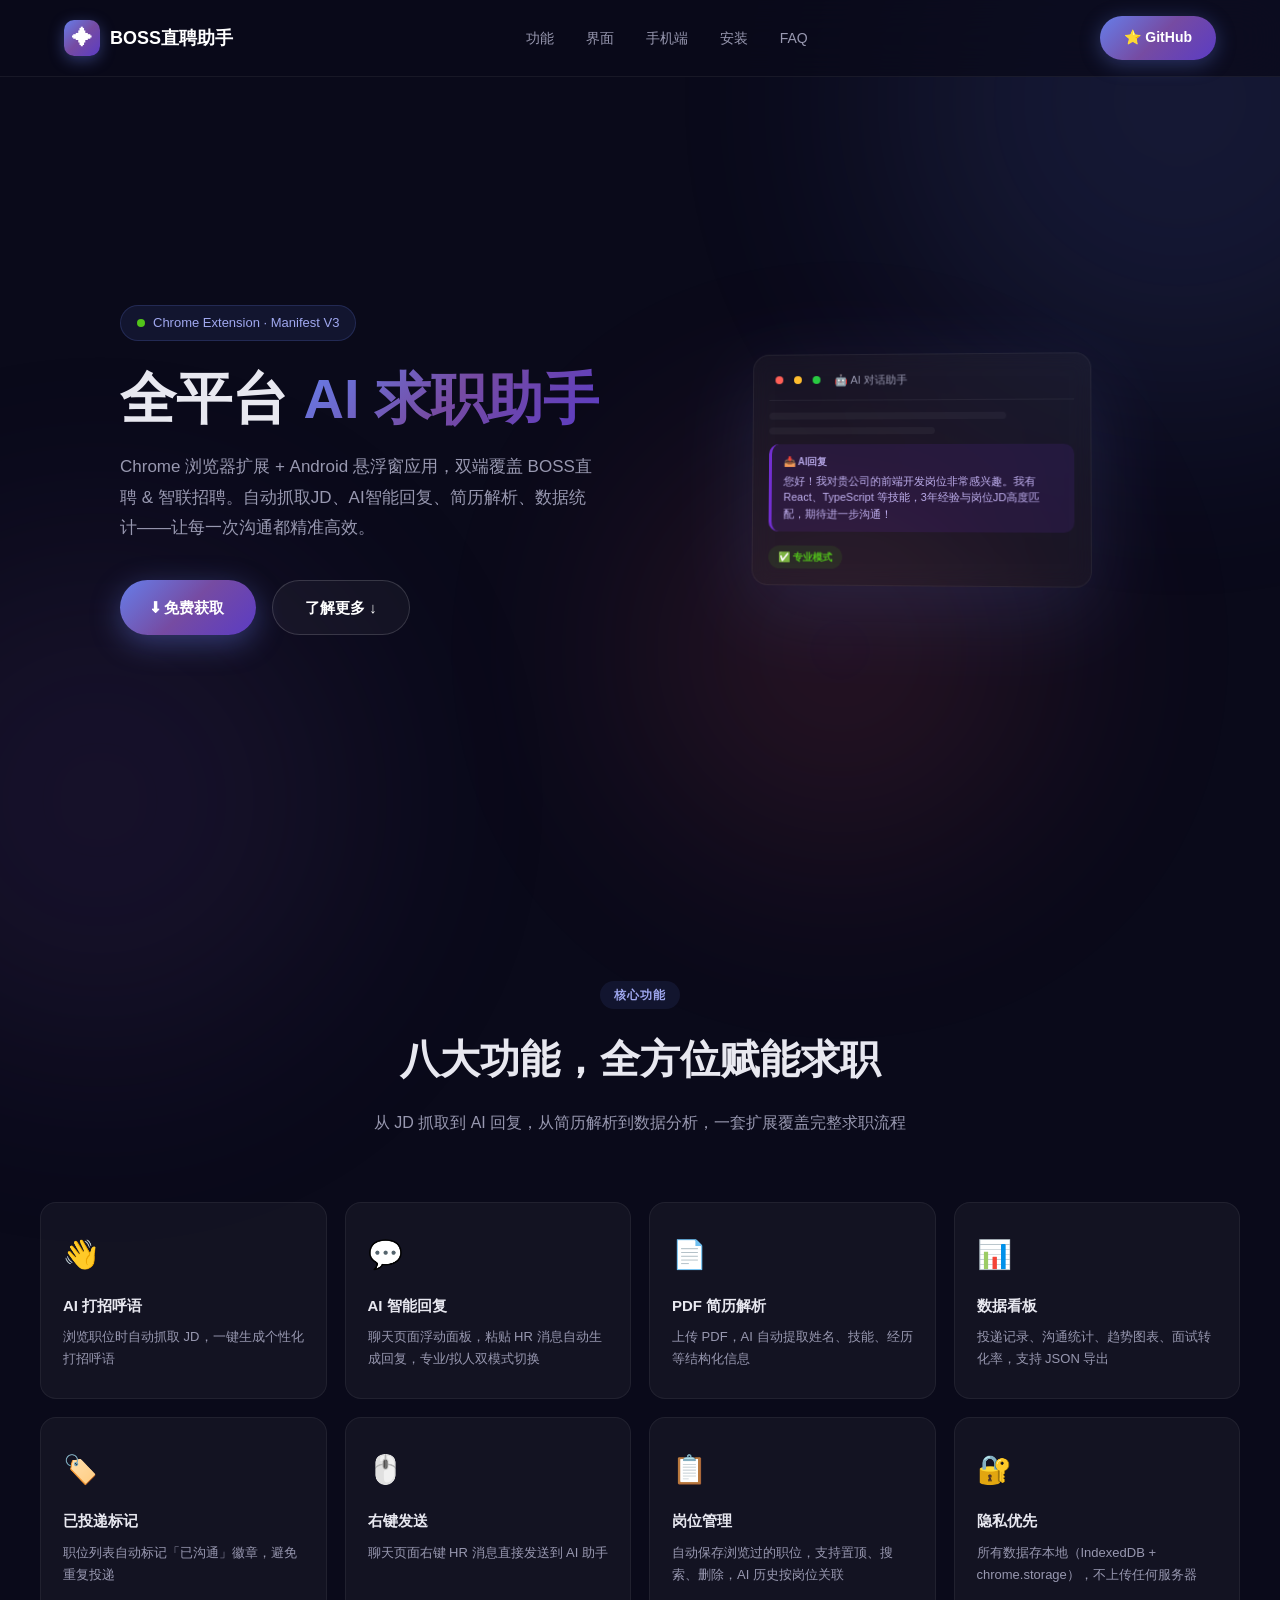
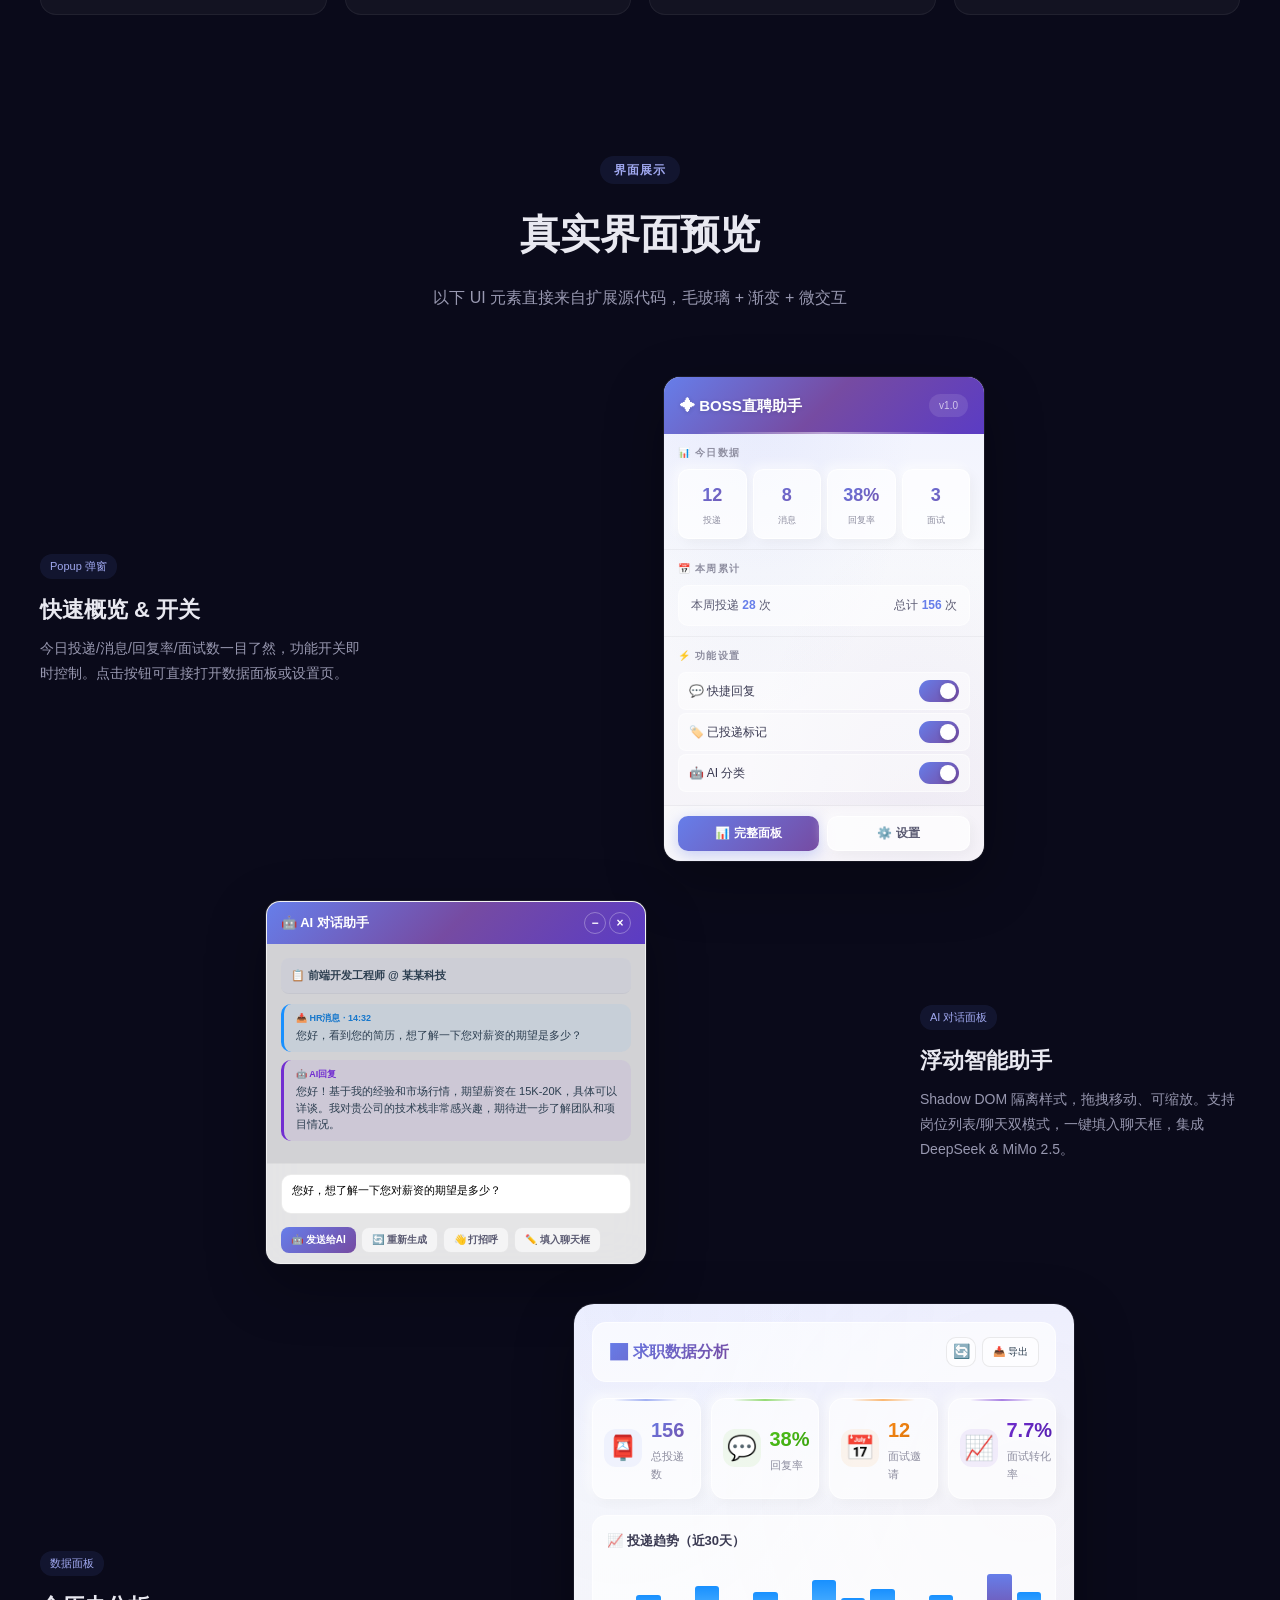
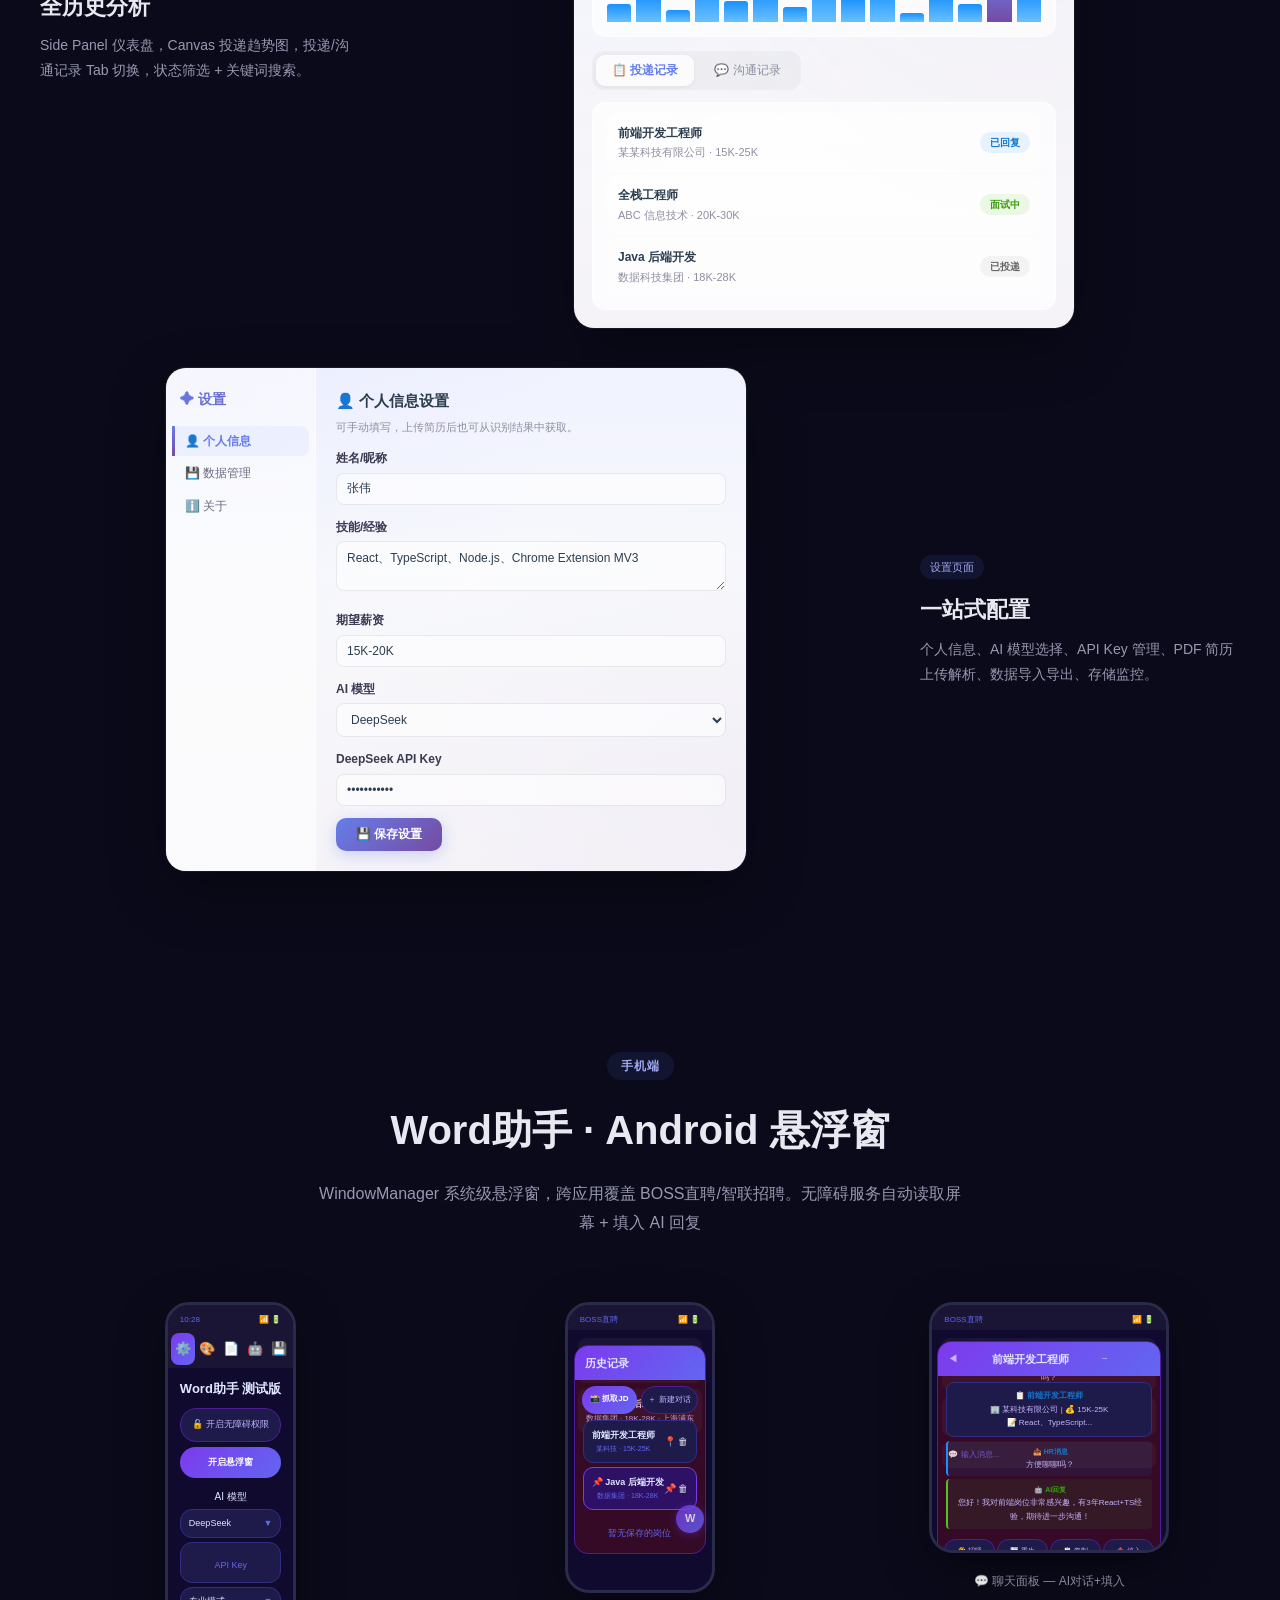
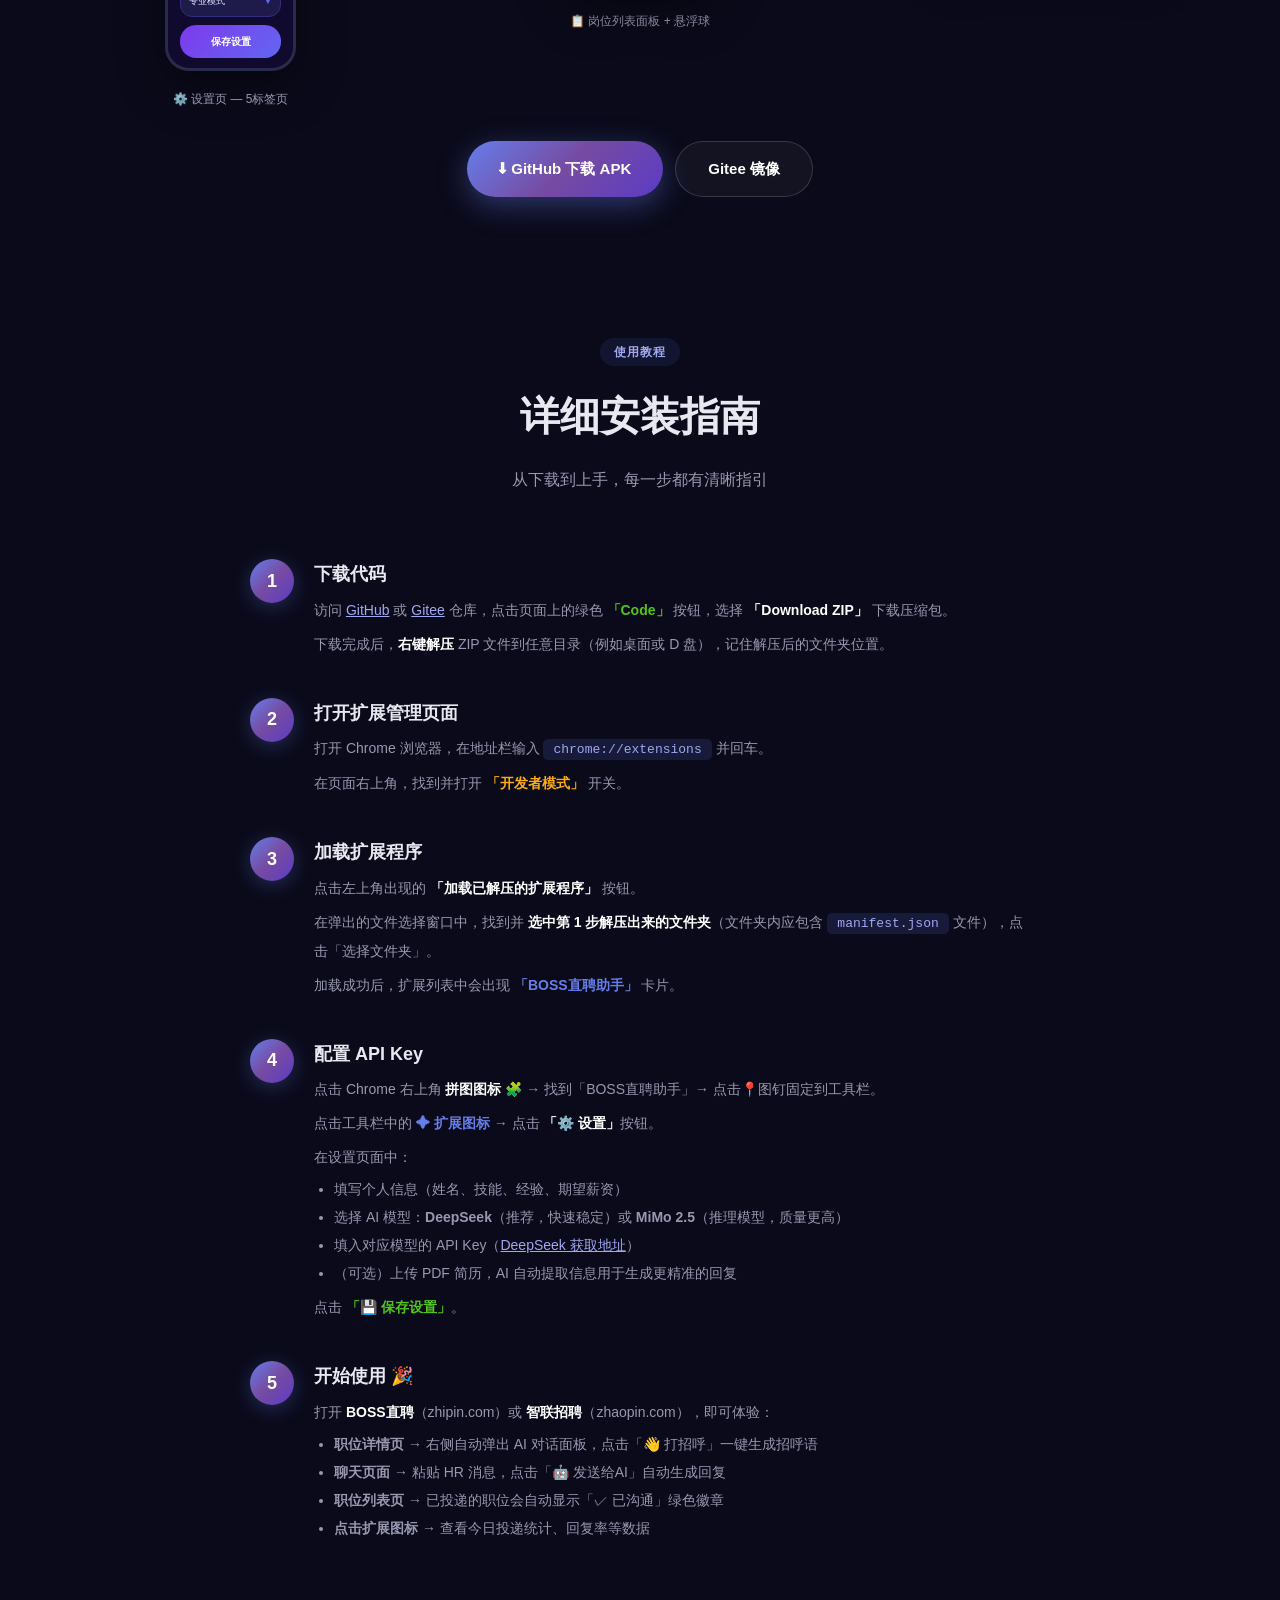
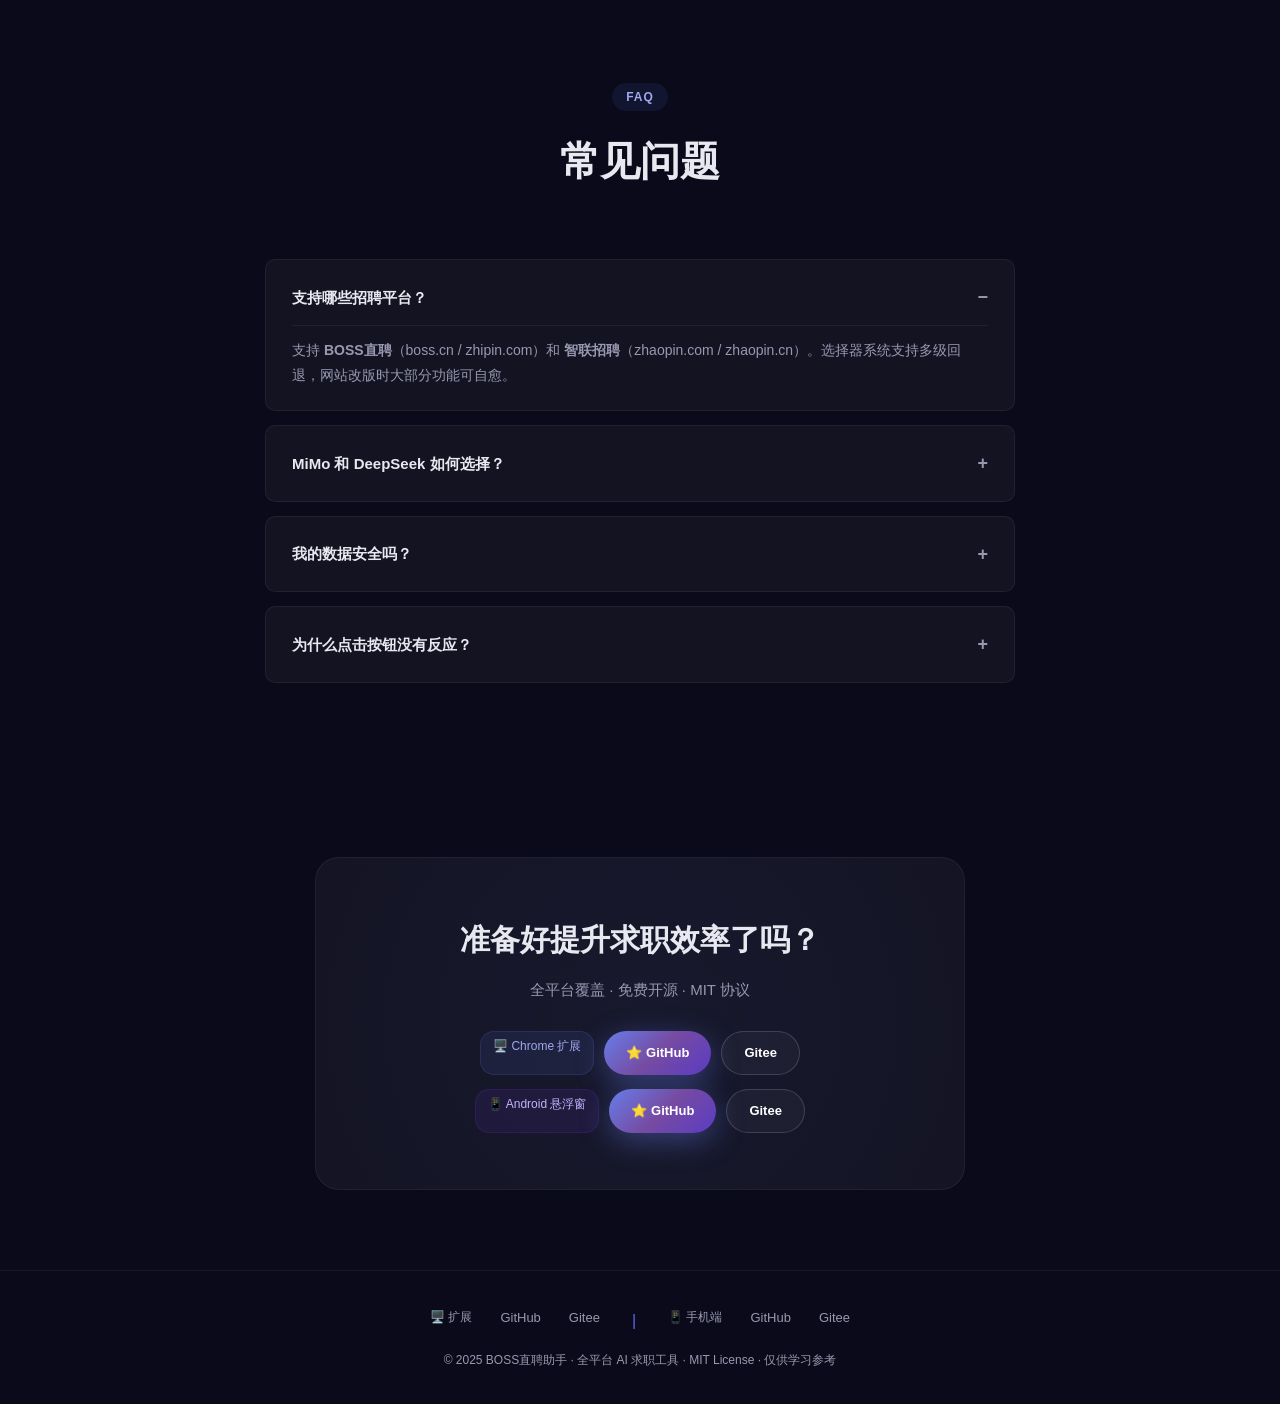
==== commit 9dc160d8: "feat: 手机端区域重写为3屏真实UI对照 - 基于 Android XML 布局精确还原：   1) 设置页 — 5标签Tab + 表单输入 + 保存按钮（activity_main.xml）  " ====
--- a/docs/index.html
+++ b/docs/index.html
@@ -3,10 +3,10 @@
 <head>
   <meta charset="UTF-8">
   <meta name="viewport" content="width=device-width, initial-scale=1.0">
-  <title>BOSS直聘助手 — AI求职辅助 Chrome 扩展</title>
-  <meta name="description" content="BOSS直聘/智联招聘求职助手，AI打招呼、智能回复、简历解析、岗位管理、数据统计，双模型支持 DeepSeek & MiMo 2.5">
-  <meta property="og:title" content="BOSS直聘助手 — AI求职辅助 Chrome 扩展">
-  <meta property="og:description" content="AI打招呼、智能回复、简历解析、岗位管理，让求职效率翻倍">
+  <title>BOSS直聘助手 — 全平台 AI 求职工具（Chrome 扩展 + Android 悬浮窗）</title>
+  <meta name="description" content="BOSS直聘/智联招聘求职助手，AI打招呼、智能回复、简历解析、岗位管理。提供 Chrome 扩展 + Android 悬浮窗双端支持，双模型 DeepSeek & MiMo 2.5">
+  <meta property="og:title" content="BOSS直聘助手 — 全平台 AI 求职工具">
+  <meta property="og:description" content="Chrome 扩展 + Android 悬浮窗双端覆盖，AI 求职效率翻倍">
   <meta property="og:type" content="website">
   <style>
     /* ========== Reset & Variables ========== */
@@ -271,6 +271,9 @@
       .showcase-label { text-align:center; }
       .showcase-label p { max-width:100%; }
       .showcase-device { overflow-x:auto; max-width:100%; justify-content:center; }
+      /* Mobile phones grid → scroll */
+      #mobile > div:first-of-type { grid-template-columns:repeat(3,240px); overflow-x:auto; -webkit-overflow-scrolling:touch; scroll-snap-type:x mandatory; padding-bottom:8px; }
+      #mobile > div:first-of-type > div { scroll-snap-align:start; }
       /* Scale down extension UIs */
       .ext-ui.popup { width:300px; }
       .ext-ui.dashboard { width:100%; max-width:480px; }
@@ -371,7 +374,7 @@
   <div class="nav-inner">
     <a href="#" class="nav-logo"><span class="icon">✦</span> BOSS直聘助手</a>
     <ul class="nav-links">
-      <li><a href="#features">功能</a></li><li><a href="#showcase">界面</a></li><li><a href="#howto">安装</a></li><li><a href="#faq">FAQ</a></li>
+      <li><a href="#features">功能</a></li><li><a href="#showcase">界面</a></li><li><a href="#mobile">手机端</a></li><li><a href="#howto">安装</a></li><li><a href="#faq">FAQ</a></li>
     </ul>
     <a href="https://github.com/ConsoleSun/boss-zhipin-helper" class="nav-cta" target="_blank">⭐ GitHub</a>
   </div>
@@ -382,8 +385,8 @@
   <div class="hero-inner">
     <div class="hero-text">
       <div class="hero-badge"><span class="dot"></span> Chrome Extension · Manifest V3</div>
-      <h1>AI 驱动的<br><span class="gradient-text">求职效率工具</span></h1>
-      <p>专为 BOSS直聘 & 智联招聘打造。自动抓取JD、AI智能回复、简历解析、数据统计——让每一次沟通都精准高效。</p>
+      <h1>全平台 <span class="gradient-text">AI 求职助手</span></h1>
+      <p>Chrome 浏览器扩展 + Android 悬浮窗应用，双端覆盖 BOSS直聘 & 智联招聘。自动抓取JD、AI智能回复、简历解析、数据统计——让每一次沟通都精准高效。</p>
       <div class="hero-btns">
         <a href="https://github.com/ConsoleSun/boss-zhipin-helper" class="btn btn-primary" target="_blank">⬇ 免费获取</a>
         <a href="#features" class="btn btn-outline">了解更多 ↓</a>
@@ -533,6 +536,164 @@
           <button class="set-save">💾 保存设置</button>
         </div>
       </div>
+    </div>
+  </div>
+</section>
+
+<!-- ====== MOBILE APP ====== -->
+<section id="mobile" style="padding:40px 24px 80px;">
+  <div class="section-header"><span class="section-tag">手机端</span><h2>Word助手 · Android 悬浮窗</h2><p>WindowManager 系统级悬浮窗，跨应用覆盖 BOSS直聘/智联招聘。无障碍服务自动读取屏幕 + 填入 AI 回复</p></div>
+
+  <!-- Phone UI row -->
+  <div style="max-width:var(--max-w);margin:0 auto;display:grid;grid-template-columns:repeat(3,1fr);gap:28px;">
+    <!-- Phone 1: Settings Page -->
+    <div style="text-align:center;">
+      <div style="display:inline-block;border:3px solid #2a2a4a;border-radius:24px;overflow:hidden;background:#0f0a2e;box-shadow:0 16px 48px rgba(0,0,0,0.35);max-width:240px;">
+        <div style="background:#1a1535;padding:8px 12px 4px;display:flex;justify-content:space-between;">
+          <span style="font-size:8px;color:#6366f1;">10:28</span>
+          <span style="font-size:8px;color:#6366f1;">📶 🔋</span>
+        </div>
+        <!-- Tab bar -->
+        <div style="background:#1a1535;display:flex;padding:3px;">
+          <span style="flex:1;text-align:center;padding:5px 0;font-size:13px;background:linear-gradient(135deg,#7c3aed,#6366f1);border-radius:8px;">⚙️</span>
+          <span style="flex:1;text-align:center;padding:5px 0;font-size:13px;color:#6366f1;">🎨</span>
+          <span style="flex:1;text-align:center;padding:5px 0;font-size:13px;color:#6366f1;">📄</span>
+          <span style="flex:1;text-align:center;padding:5px 0;font-size:13px;color:#6366f1;">🤖</span>
+          <span style="flex:1;text-align:center;padding:5px 0;font-size:13px;color:#6366f1;">💾</span>
+        </div>
+        <!-- Settings content -->
+        <div style="padding:10px 12px;">
+          <div style="color:#e0e7ff;font-size:13px;font-weight:700;margin-bottom:8px;">Word助手 测试版</div>
+          <div style="background:#1e1b4b;border:1px solid #4c1d95;border-radius:16px;padding:8px 10px;margin-bottom:5px;font-size:9px;color:#c4b5fd;">🔓 开启无障碍权限</div>
+          <div style="background:linear-gradient(135deg,#7c3aed,#6366f1);border-radius:16px;padding:8px 10px;text-align:center;font-size:9px;color:#fff;font-weight:600;margin-bottom:10px;">开启悬浮窗</div>
+          <div style="color:#e0e7ff;font-size:10px;margin-bottom:4px;">AI 模型</div>
+          <div style="background:#1e1b4b;border:1px solid #312e81;border-radius:12px;padding:6px 8px;margin-bottom:4px;display:flex;justify-content:space-between;">
+            <span style="font-size:9px;color:#e0e7ff;">DeepSeek</span><span style="font-size:9px;color:#6366f1;">▼</span>
+          </div>
+          <div style="background:#1e1b4b;border:1px solid #312e81;border-radius:12px;padding:6px 8px;margin-bottom:4px;">
+            <span style="font-size:9px;color:#6366f1;">API Key</span>
+          </div>
+          <div style="background:#1e1b4b;border:1px solid #312e81;border-radius:12px;padding:6px 8px;margin-bottom:8px;display:flex;justify-content:space-between;">
+            <span style="font-size:9px;color:#e0e7ff;">专业模式</span><span style="font-size:9px;color:#6366f1;">▼</span>
+          </div>
+          <div style="background:linear-gradient(135deg,#7c3aed,#6366f1);border-radius:16px;padding:8px;text-align:center;font-size:10px;color:#fff;font-weight:600;">保存设置</div>
+        </div>
+      </div>
+      <p style="color:var(--text-muted);font-size:12px;margin-top:10px;">⚙️ 设置页 — 5标签页</p>
+    </div>
+
+    <!-- Phone 2: Job List Panel + Floating Ball -->
+    <div style="text-align:center;">
+      <div style="display:inline-block;border:3px solid #2a2a4a;border-radius:24px;overflow:hidden;background:#0f0a2e;box-shadow:0 16px 48px rgba(0,0,0,0.35);max-width:240px;position:relative;">
+        <div style="background:#1a1535;padding:8px 12px 4px;display:flex;justify-content:space-between;">
+          <span style="font-size:8px;color:#6366f1;">BOSS直聘</span>
+          <span style="font-size:8px;color:#6366f1;">📶 🔋</span>
+        </div>
+        <!-- BOSS content behind panel -->
+        <div style="padding:8px 10px;min-height:260px;">
+          <div style="background:#1a1535;border-radius:8px;padding:8px;margin-bottom:6px;">
+            <div style="color:#e0e7ff;font-size:9px;font-weight:600;">前端开发工程师</div>
+            <div style="color:#c4b5fd;font-size:8px;">某科技 · 15K-25K · 北京朝阳</div>
+          </div>
+          <div style="background:#1a1535;border-radius:8px;padding:8px;margin-bottom:6px;">
+            <div style="color:#e0e7ff;font-size:9px;font-weight:600;">Java 后端开发</div>
+            <div style="color:#c4b5fd;font-size:8px;">数据集团 · 18K-28K · 上海浦东</div>
+          </div>
+        </div>
+        <!-- Floating panel overlay -->
+        <div style="position:absolute;top:40px;left:6px;right:6px;background:#dd0f0a2e;border:0.5px solid #4c1d95;border-radius:14px;overflow:hidden;">
+          <div style="background:linear-gradient(135deg,#7c3aed,#6366f1);padding:8px 10px;display:flex;justify-content:space-between;align-items:center;">
+            <span style="color:#e0e7ff;font-size:11px;font-weight:700;">历史记录</span>
+            <span style="color:#6366f1;font-size:10px;">✕</span>
+          </div>
+          <div style="padding:6px 7px;display:flex;gap:4px;">
+            <div style="flex:1;background:linear-gradient(135deg,#7c3aed,#6366f1);border-radius:16px;padding:6px;text-align:center;font-size:8px;color:#fff;font-weight:600;">📸 抓取JD</div>
+            <div style="flex:1;background:#1e1b4b;border:1px solid #4c1d95;border-radius:16px;padding:6px;text-align:center;font-size:8px;color:#c4b5fd;">＋ 新建对话</div>
+          </div>
+          <div style="padding:0 8px;max-height:140px;overflow:hidden;">
+            <div style="background:#1e1b4b;border:1px solid #312e81;border-radius:10px;padding:7px 8px;margin-bottom:4px;display:flex;justify-content:space-between;align-items:center;">
+              <div><div style="color:#e0e7ff;font-size:9px;font-weight:600;">前端开发工程师</div><div style="color:#6366f1;font-size:7px;">某科技 · 15K-25K</div></div>
+              <div style="display:flex;gap:2px;"><span style="font-size:10px;">📍</span><span style="font-size:10px;">🗑</span></div>
+            </div>
+            <div style="background:#2e1065;border:1px solid #7c3aed;border-radius:10px;padding:7px 8px;margin-bottom:4px;display:flex;justify-content:space-between;align-items:center;">
+              <div><div style="color:#e0e7ff;font-size:9px;font-weight:600;">📌 Java 后端开发</div><div style="color:#6366f1;font-size:7px;">数据集团 · 18K-28K</div></div>
+              <div style="display:flex;gap:2px;"><span style="font-size:10px;">📌</span><span style="font-size:10px;">🗑</span></div>
+            </div>
+          </div>
+          <div style="text-align:center;padding:12px;color:#6366f1;font-size:9px;">暂无保存的岗位</div>
+        </div>
+        <!-- Floating ball -->
+        <div style="position:absolute;right:8px;top:200px;width:28px;height:28px;border-radius:50%;background:linear-gradient(135deg,#7c3aed,#6366f1);display:flex;align-items:center;justify-content:center;color:#fff;font-weight:700;font-size:11px;opacity:0.8;box-shadow:0 2px 10px rgba(124,58,237,0.4);">W</div>
+      </div>
+      <p style="color:var(--text-muted);font-size:12px;margin-top:10px;">📋 岗位列表面板 + 悬浮球</p>
+    </div>
+
+    <!-- Phone 3: Chat Panel -->
+    <div style="text-align:center;">
+      <div style="display:inline-block;border:3px solid #2a2a4a;border-radius:24px;overflow:hidden;background:#0f0a2e;box-shadow:0 16px 48px rgba(0,0,0,0.35);max-width:240px;position:relative;">
+        <div style="background:#1a1535;padding:8px 12px 4px;display:flex;justify-content:space-between;">
+          <span style="font-size:8px;color:#6366f1;">BOSS直聘</span>
+          <span style="font-size:8px;color:#6366f1;">📶 🔋</span>
+        </div>
+        <!-- BOSS chat behind -->
+        <div style="padding:8px 10px;min-height:220px;">
+          <div style="background:#1a1535;border-radius:8px;padding:6px;margin-bottom:6px;">
+            <div style="color:#e0e7ff;font-size:8px;">👤 HR · 14:32</div>
+            <div style="color:#c4b5fd;font-size:8px;">您好，看到您的简历很符合我们的岗位要求，方便聊聊吗？</div>
+          </div>
+          <div style="background:#1a1535;border-radius:8px;padding:6px;margin-bottom:6px;text-align:right;">
+            <div style="color:#e0e7ff;font-size:8px;">我 · 14:33</div>
+            <div style="color:#c4b5fd;font-size:8px;">您好，我对这个岗位很感兴趣</div>
+          </div>
+          <div style="background:#1a1535;border-radius:8px;padding:6px;display:flex;align-items:center;gap:6px;">
+            <span style="color:#6366f1;font-size:8px;">💬 输入消息...</span>
+          </div>
+        </div>
+        <!-- Chat panel overlay -->
+        <div style="position:absolute;top:36px;left:5px;right:5px;background:#dd0f0a2e;border:0.5px solid #4c1d95;border-radius:14px;overflow:hidden;">
+          <div style="background:linear-gradient(135deg,#7c3aed,#6366f1);padding:8px 10px;display:flex;align-items:center;justify-content:space-between;">
+            <span style="font-size:10px;color:#c4b5fd;">◀</span>
+            <span style="color:#e0e7ff;font-size:11px;font-weight:700;">前端开发工程师</span>
+            <span style="font-size:10px;color:#c4b5fd;">−</span>
+            <span style="font-size:9px;color:#6366f1;">✕</span>
+          </div>
+          <div style="padding:6px 8px;max-height:170px;overflow:hidden;">
+            <div style="background:#1e1b4b;border:1px solid #312e81;border-radius:8px;padding:6px;margin-bottom:4px;font-size:8px;color:#c4b5fd;">
+              <span style="font-weight:600;color:#1677cc;">📋 前端开发工程师</span><br>
+              🏢 某科技有限公司 | 💰 15K-25K<br>
+              📝 React、TypeScript...
+            </div>
+            <div style="background:rgba(24,144,255,0.08);border-left:2px solid #1890ff;padding:5px 7px;border-radius:4px;margin-bottom:3px;">
+              <div style="color:#1677cc;font-size:7px;font-weight:600;">📥 HR消息</div>
+              <div style="color:#c4b5fd;font-size:8px;">方便聊聊吗？</div>
+            </div>
+            <div style="background:rgba(82,196,26,0.08);border-left:2px solid #52c41a;padding:5px 7px;border-radius:4px;">
+              <div style="color:#389e0d;font-size:7px;font-weight:600;">🤖 AI回复</div>
+              <div style="color:#c4b5fd;font-size:8px;">您好！我对前端岗位非常感兴趣，有3年React+TS经验，期待进一步沟通！</div>
+            </div>
+          </div>
+          <div style="display:flex;gap:2px;padding:4px 6px;">
+            <span style="flex:1;background:#1e1b4b;border:1px solid #4c1d95;border-radius:16px;padding:5px;text-align:center;font-size:7px;color:#c4b5fd;">👋 招呼</span>
+            <span style="flex:1;background:#1e1b4b;border:1px solid #4c1d95;border-radius:16px;padding:5px;text-align:center;font-size:7px;color:#c4b5fd;">🔄 重生</span>
+            <span style="flex:1;background:#1e1b4b;border:1px solid #4c1d95;border-radius:16px;padding:5px;text-align:center;font-size:7px;color:#c4b5fd;">📋 复制</span>
+            <span style="flex:1;background:#1e1b4b;border:1px solid #4c1d95;border-radius:16px;padding:5px;text-align:center;font-size:7px;color:#a78bfa;">📤 填入</span>
+          </div>
+          <div style="display:flex;gap:2px;padding:0 6px 6px;">
+            <span style="background:#1e1b4b;border:1px solid #4c1d95;border-radius:16px;padding:5px 8px;font-size:10px;color:#c4b5fd;">⌨️</span>
+            <span style="flex:1;background:#1e1b4b;border:1px solid #4c1d95;border-radius:16px;padding:5px;text-align:center;font-size:8px;color:#c4b5fd;">📋 粘贴</span>
+            <span style="flex:1;background:linear-gradient(135deg,#7c3aed,#6366f1);border-radius:16px;padding:5px;text-align:center;font-size:8px;color:#fff;font-weight:600;">🤖 发送</span>
+          </div>
+        </div>
+      </div>
+      <p style="color:var(--text-muted);font-size:12px;margin-top:10px;">💬 聊天面板 — AI对话+填入</p>
+    </div>
+  </div>
+
+  <!-- Download links -->
+  <div style="text-align:center;margin-top:32px;">
+    <div style="display:flex;gap:12px;justify-content:center;flex-wrap:wrap;">
+      <a href="https://github.com/ConsoleSun/Word-Assistant" class="btn btn-primary" target="_blank">⬇ GitHub 下载 APK</a>
+      <a href="https://gitee.com/sunjunshuai/word-assistant" class="btn btn-outline" target="_blank">Gitee 镜像</a>
     </div>
   </div>
 </section>
@@ -648,10 +809,16 @@
     <div style="position:absolute;top:-50%;left:-50%;width:200%;height:200%;background:radial-gradient(circle,rgba(102,126,234,0.05)0%,transparent 60%);"></div>
     <div style="position:relative;z-index:1;">
       <h2 style="font-size:30px;font-weight:800;margin-bottom:12px;">准备好提升求职效率了吗？</h2>
-      <p style="color:var(--text-muted);margin-bottom:28px;font-size:15px;">免费开源，MIT 协议，GitHub & Gitee 同步更新</p>
-      <div style="display:flex;gap:14px;justify-content:center;flex-wrap:wrap;">
-        <a href="https://github.com/ConsoleSun/boss-zhipin-helper" class="btn btn-primary" target="_blank">⭐ GitHub 获取</a>
-        <a href="https://gitee.com/sunjunshuai/boss-zhipin-helper" class="btn btn-outline" target="_blank">Gitee 镜像</a>
+      <p style="color:var(--text-muted);margin-bottom:28px;font-size:15px;">全平台覆盖 · 免费开源 · MIT 协议</p>
+      <div style="display:flex;gap:10px;justify-content:center;flex-wrap:wrap;margin-bottom:14px;">
+        <span style="background:rgba(102,126,234,0.1);border:1px solid rgba(102,126,234,0.15);padding:4px 12px;border-radius:14px;font-size:12px;color:#a0a8f0;">🖥️ Chrome 扩展</span>
+        <a href="https://github.com/ConsoleSun/boss-zhipin-helper" class="btn btn-primary" target="_blank" style="font-size:13px;padding:10px 22px;">⭐ GitHub</a>
+        <a href="https://gitee.com/sunjunshuai/boss-zhipin-helper" class="btn btn-outline" target="_blank" style="font-size:13px;padding:10px 22px;">Gitee</a>
+      </div>
+      <div style="display:flex;gap:10px;justify-content:center;flex-wrap:wrap;">
+        <span style="background:rgba(124,58,237,0.1);border:1px solid rgba(124,58,237,0.15);padding:4px 12px;border-radius:14px;font-size:12px;color:#c4b5fd;">📱 Android 悬浮窗</span>
+        <a href="https://github.com/ConsoleSun/Word-Assistant" class="btn btn-primary" target="_blank" style="font-size:13px;padding:10px 22px;">⭐ GitHub</a>
+        <a href="https://gitee.com/sunjunshuai/word-assistant" class="btn btn-outline" target="_blank" style="font-size:13px;padding:10px 22px;">Gitee</a>
       </div>
     </div>
   </div>
@@ -660,10 +827,15 @@
 <!-- ====== FOOTER ====== -->
 <footer style="border-top:1px solid var(--border);padding:36px 24px;text-align:center;">
   <div style="display:flex;justify-content:center;gap:28px;margin-bottom:16px;flex-wrap:wrap;">
+    <span style="color:var(--text-muted);font-size:12px;">🖥️ 扩展</span>
     <a href="https://github.com/ConsoleSun/boss-zhipin-helper" target="_blank" style="color:var(--text-muted);text-decoration:none;font-size:13px;">GitHub</a>
     <a href="https://gitee.com/sunjunshuai/boss-zhipin-helper" target="_blank" style="color:var(--text-muted);text-decoration:none;font-size:13px;">Gitee</a>
-  </div>
-  <p style="font-size:12px;color:var(--text-muted);">© 2025 BOSS直聘助手 · MIT License · 仅供学习参考</p>
+    <span style="color:#6366f1;margin:0 4px;">|</span>
+    <span style="color:var(--text-muted);font-size:12px;">📱 手机端</span>
+    <a href="https://github.com/ConsoleSun/Word-Assistant" target="_blank" style="color:var(--text-muted);text-decoration:none;font-size:13px;">GitHub</a>
+    <a href="https://gitee.com/sunjunshuai/word-assistant" target="_blank" style="color:var(--text-muted);text-decoration:none;font-size:13px;">Gitee</a>
+  </div>
+  <p style="font-size:12px;color:var(--text-muted);">© 2025 BOSS直聘助手 · 全平台 AI 求职工具 · MIT License · 仅供学习参考</p>
 </footer>
 
 <script>
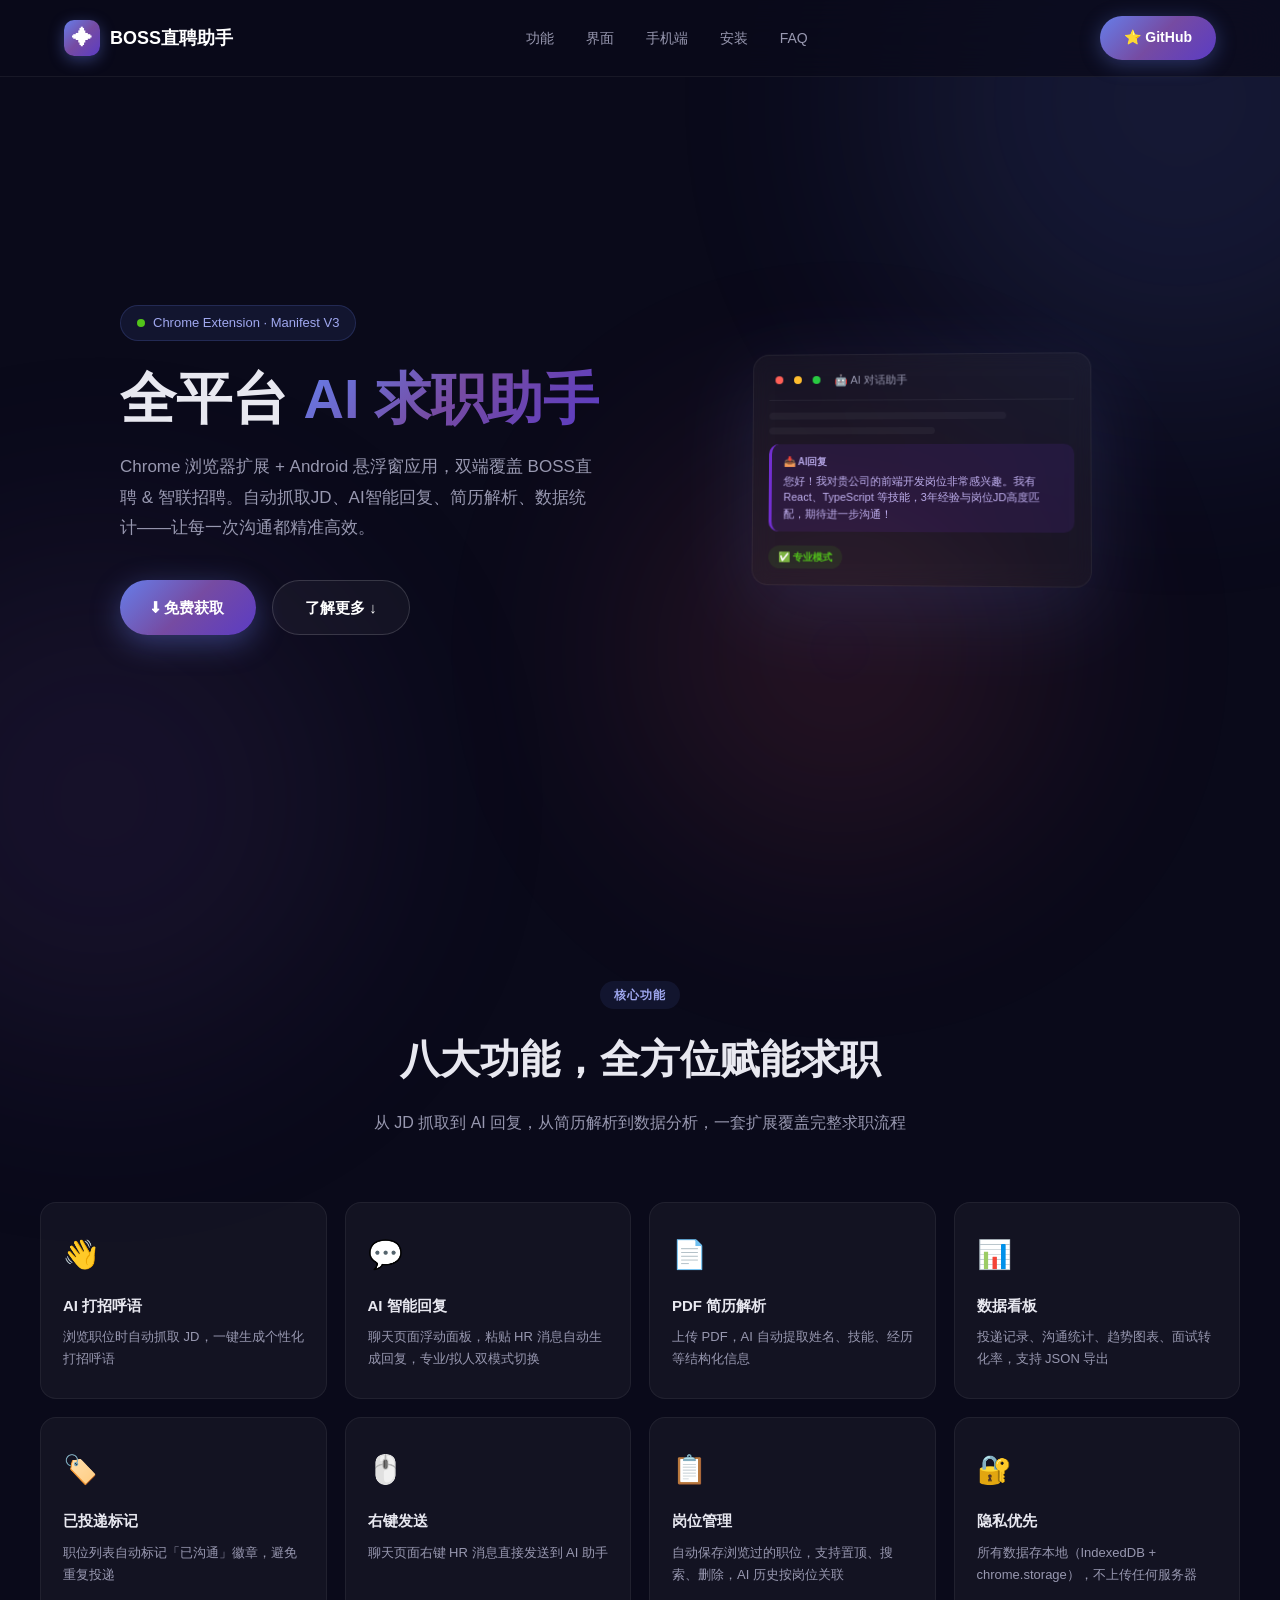
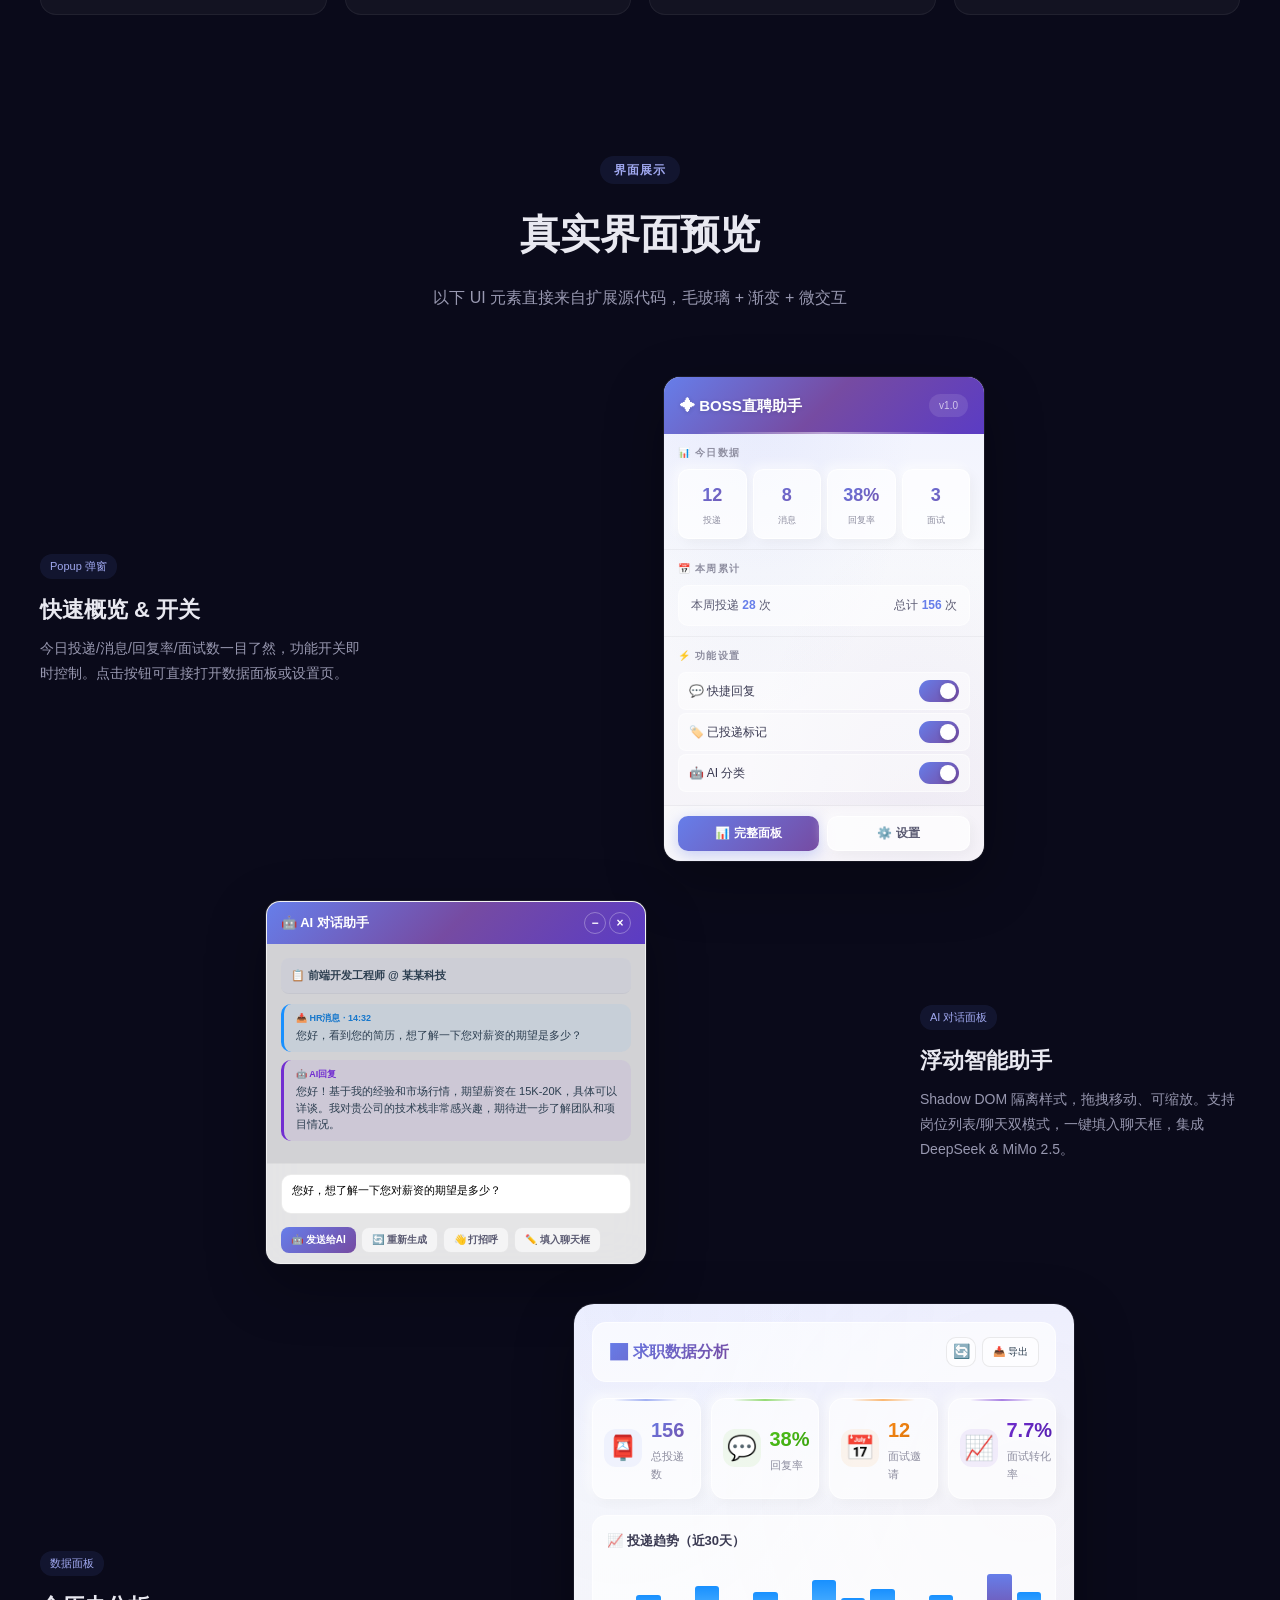
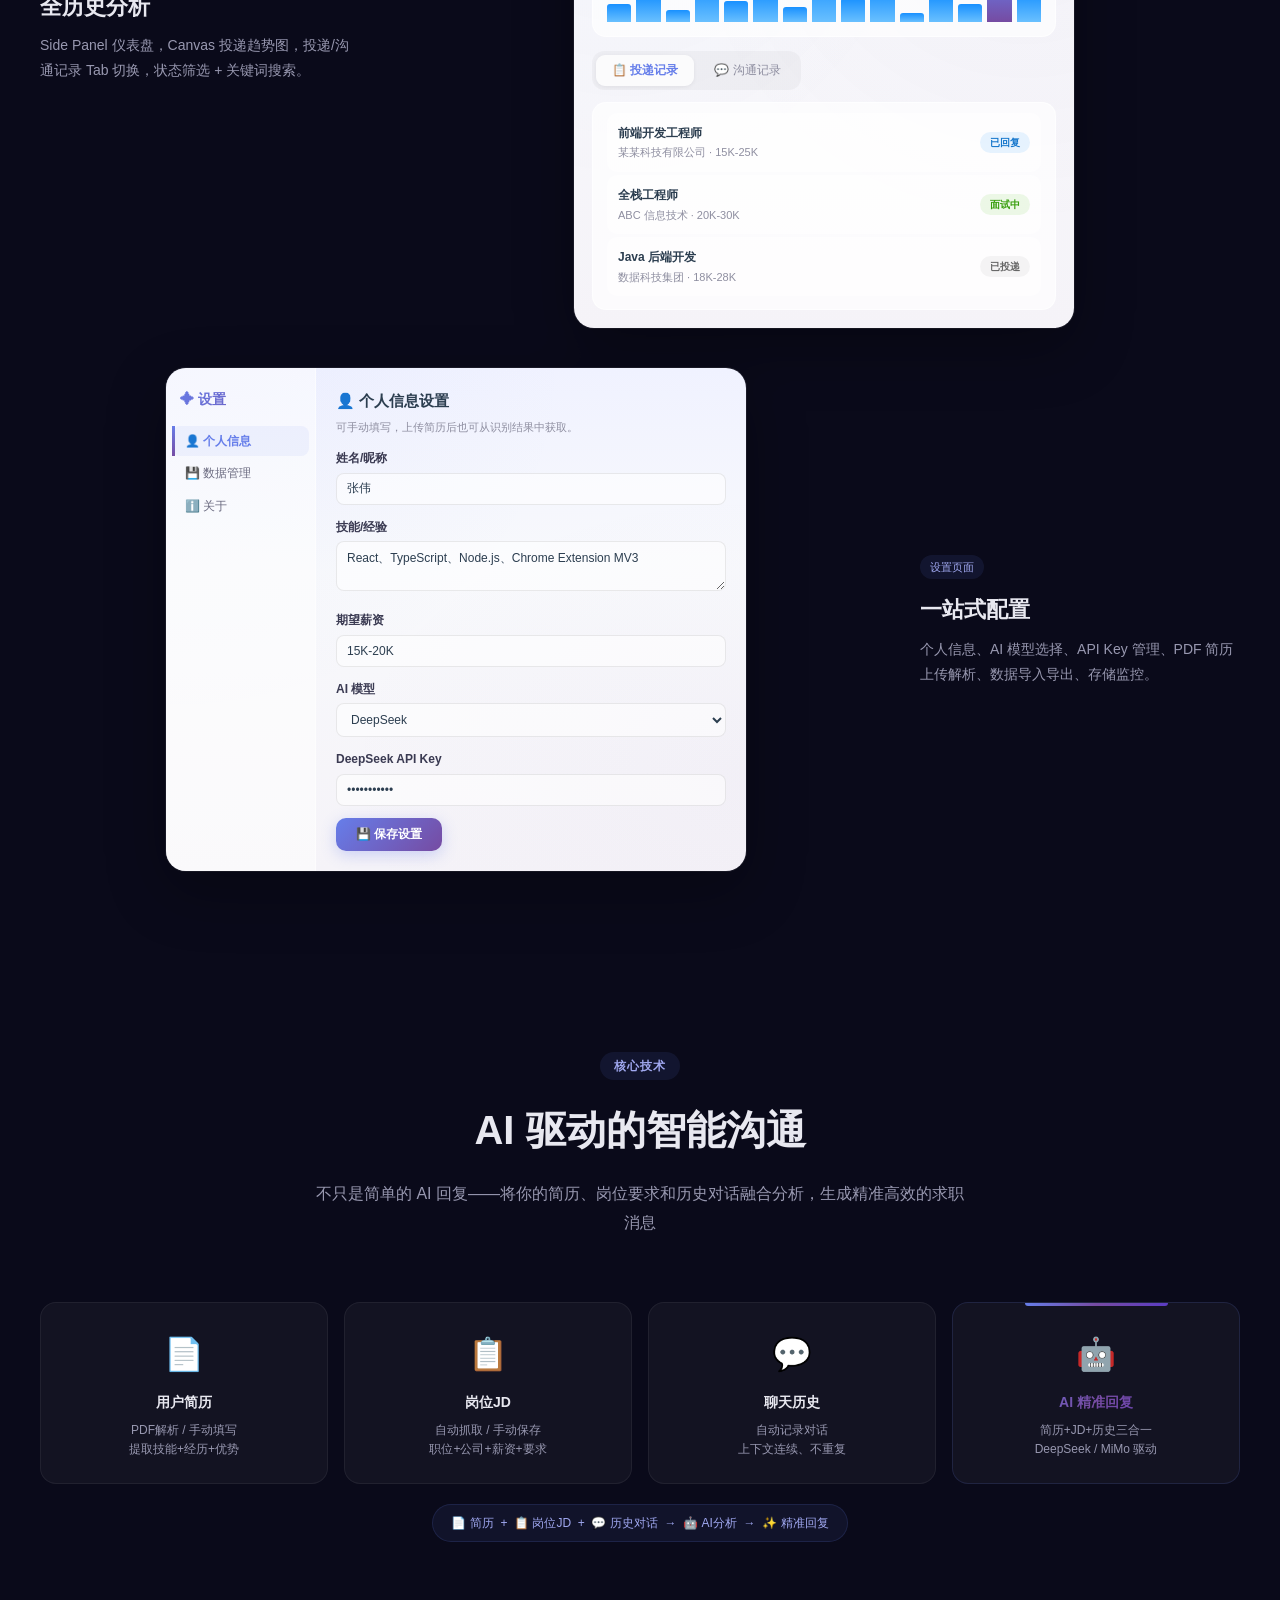
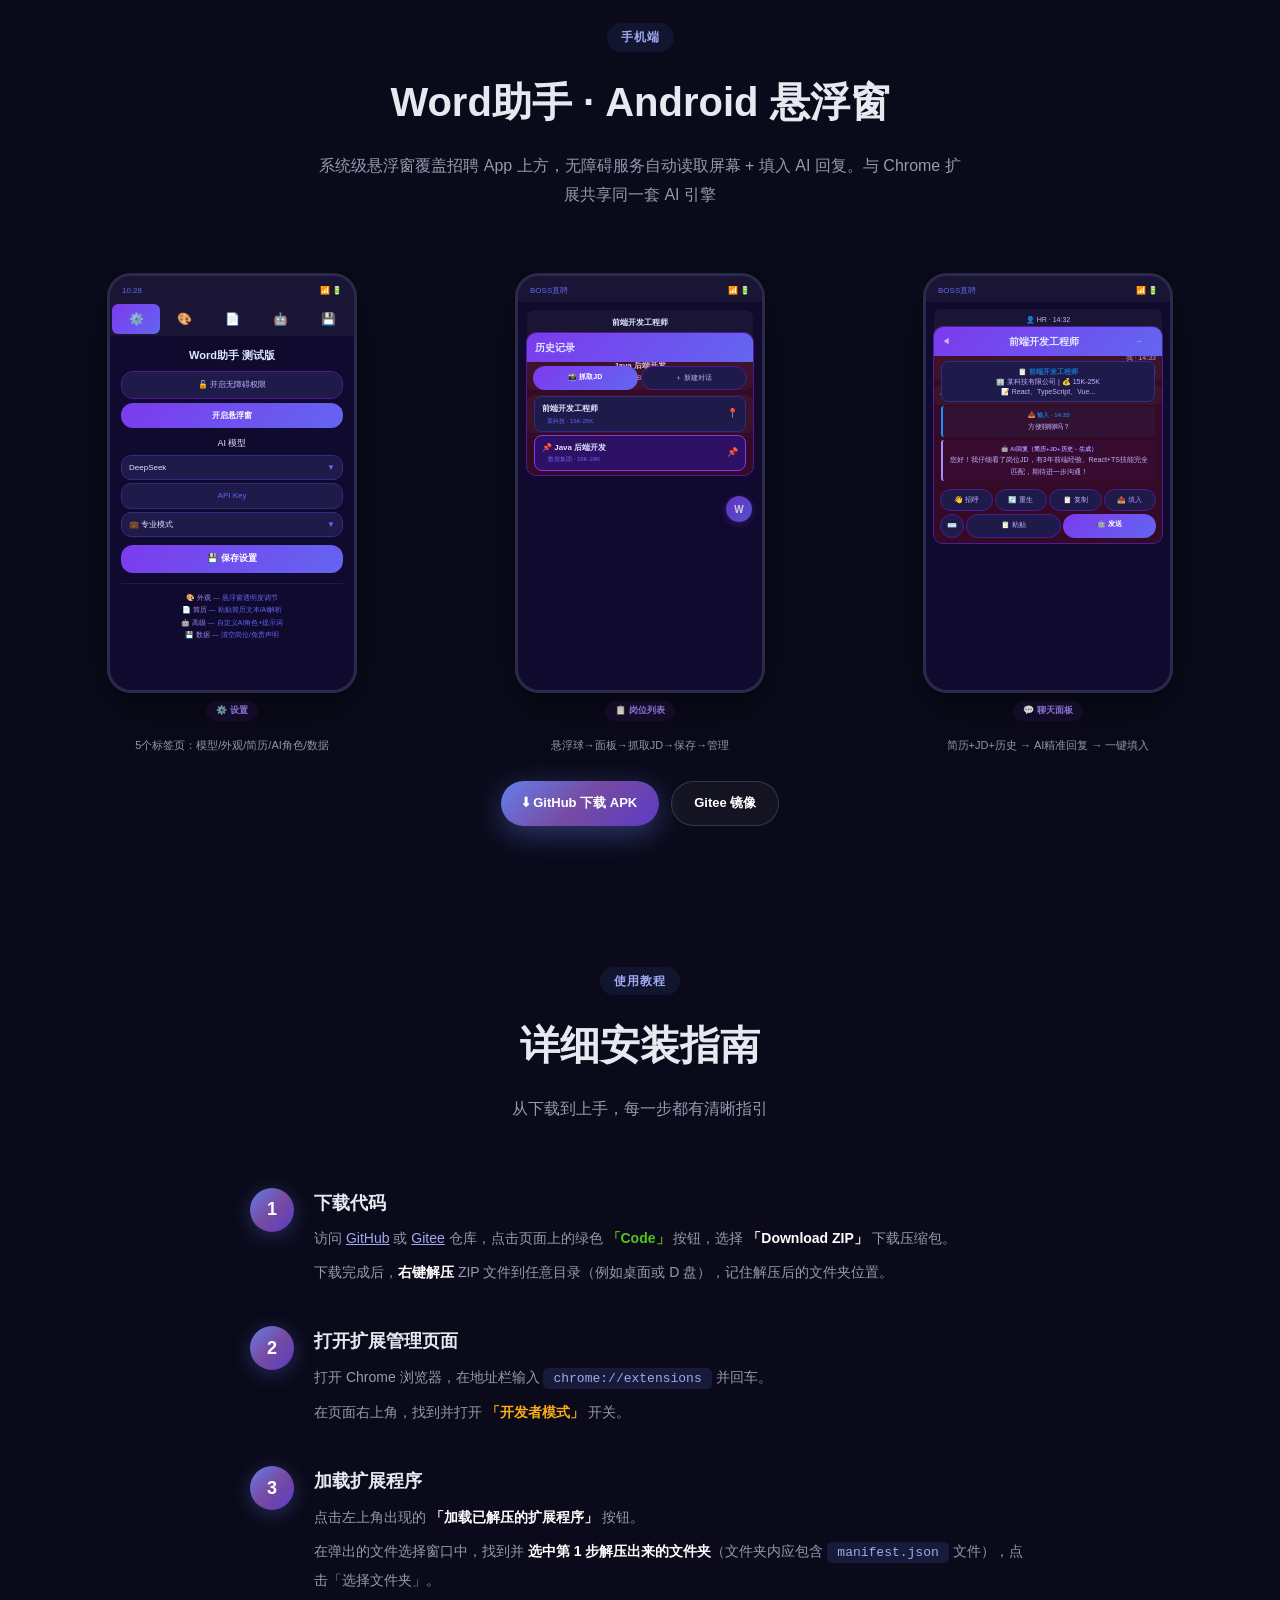
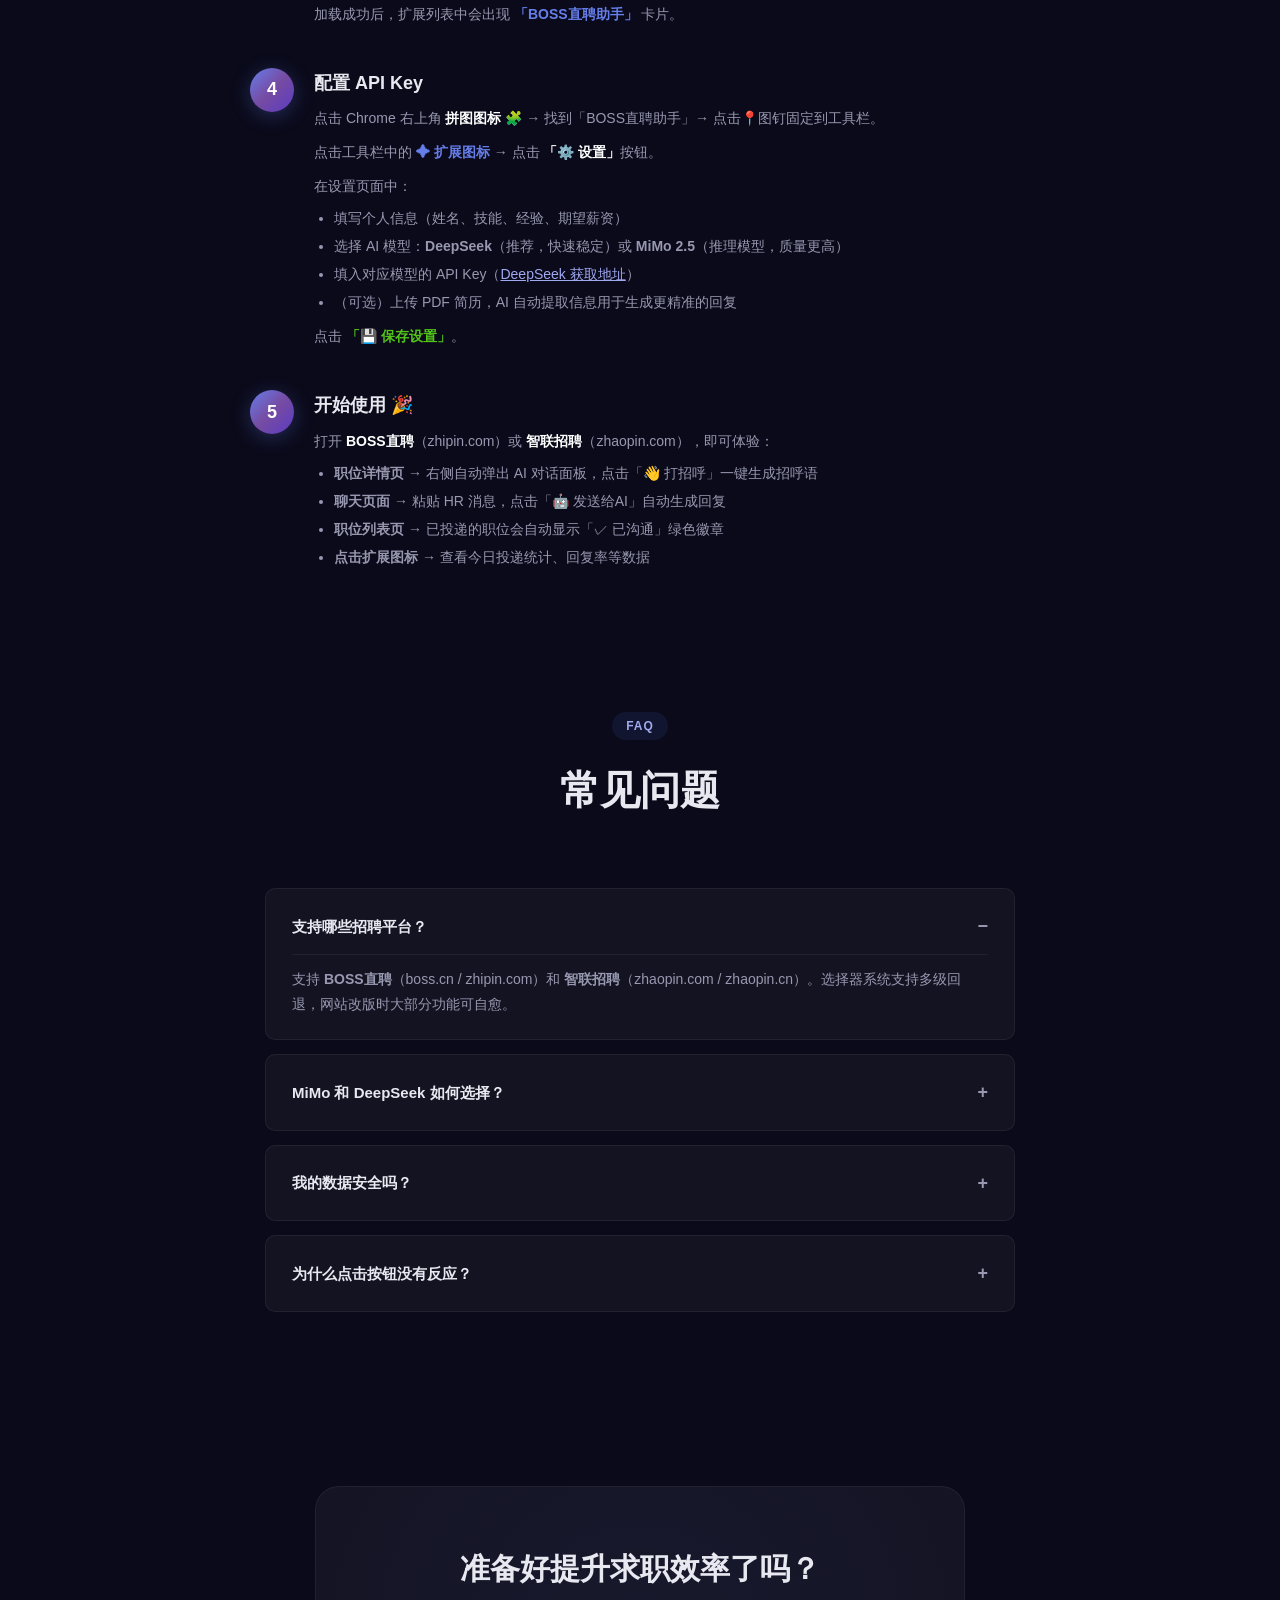
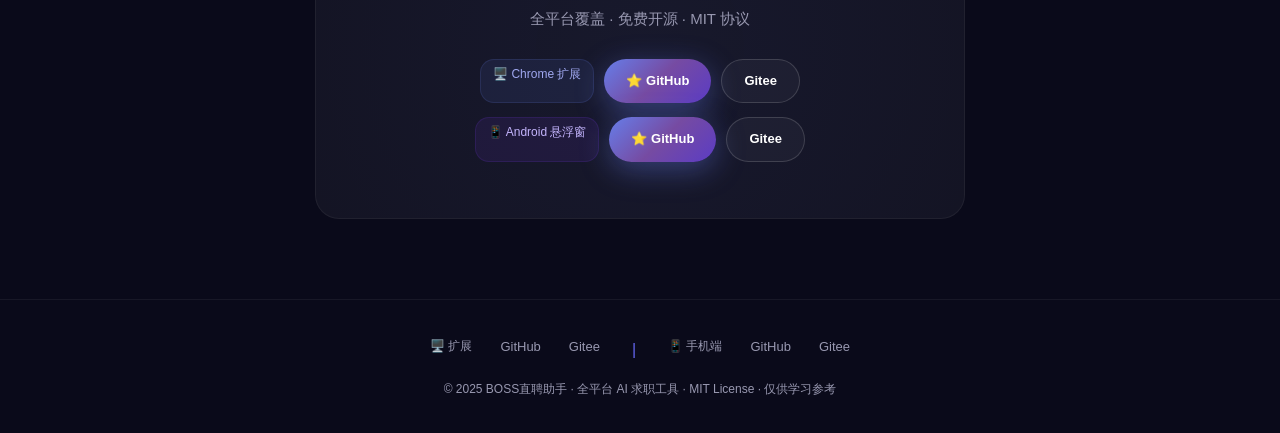
==== commit 571dc617: "feat: 新增核心技术区 + 手机端3屏统一尺寸 + 设置5标签详解 - 新增 #how-it-works 核心技术区：简历+JD+历史→AI精准回复 四步流水线 - 手机3屏统一尺寸（250×42" ====
--- a/docs/index.html
+++ b/docs/index.html
@@ -271,7 +271,9 @@
       .showcase-label { text-align:center; }
       .showcase-label p { max-width:100%; }
       .showcase-device { overflow-x:auto; max-width:100%; justify-content:center; }
-      /* Mobile phones grid → scroll */
+      /* Core tech grid → 2 cols */
+      #how-it-works > div > div:first-of-type { grid-template-columns:repeat(2,1fr); }
+      /* Mobile phones grid → 2 cols or scroll */
       #mobile > div:first-of-type { grid-template-columns:repeat(3,240px); overflow-x:auto; -webkit-overflow-scrolling:touch; scroll-snap-type:x mandatory; padding-bottom:8px; }
       #mobile > div:first-of-type > div { scroll-snap-align:start; }
       /* Scale down extension UIs */
@@ -355,8 +357,13 @@
       section { padding-left:12px; padding-right:12px; }
     }
 
+    @media (max-width:640px) {
+      #how-it-works > div > div:first-of-type { grid-template-columns:repeat(2,1fr); gap:8px; }
+    }
+
     /* ========== Small Phone (≤380px) ========== */
     @media (max-width:380px) {
+      #how-it-works > div > div:first-of-type { grid-template-columns:1fr 1fr; }
       .hero h1 { font-size:22px; }
       .ext-ui.popup { transform:scale(0.85); transform-origin:top center; margin-bottom:-40px; }
       .ext-ui.dashboard .overview-row { grid-template-columns:1fr 1fr; }
@@ -540,160 +547,200 @@
   </div>
 </section>
 
+<!-- ====== CORE TECH ====== -->
+<section id="how-it-works" style="padding:40px 24px 60px;">
+  <div class="section-header"><span class="section-tag">核心技术</span><h2>AI 驱动的智能沟通</h2><p>不只是简单的 AI 回复——将你的简历、岗位要求和历史对话融合分析，生成精准高效的求职消息</p></div>
+  <div style="max-width:var(--max-w);margin:0 auto;">
+    <div style="display:grid;grid-template-columns:repeat(4,1fr);gap:16px;text-align:center;">
+      <div style="background:var(--bg-card);border:1px solid var(--border);border-radius:var(--radius);padding:24px 16px;">
+        <div style="font-size:32px;margin-bottom:10px;">📄</div>
+        <div style="font-weight:700;font-size:14px;margin-bottom:6px;">用户简历</div>
+        <div style="font-size:12px;color:var(--text-muted);line-height:1.6;">PDF解析 / 手动填写<br>提取技能+经历+优势</div>
+      </div>
+      <div style="background:var(--bg-card);border:1px solid var(--border);border-radius:var(--radius);padding:24px 16px;">
+        <div style="font-size:32px;margin-bottom:10px;">📋</div>
+        <div style="font-weight:700;font-size:14px;margin-bottom:6px;">岗位JD</div>
+        <div style="font-size:12px;color:var(--text-muted);line-height:1.6;">自动抓取 / 手动保存<br>职位+公司+薪资+要求</div>
+      </div>
+      <div style="background:var(--bg-card);border:1px solid var(--border);border-radius:var(--radius);padding:24px 16px;">
+        <div style="font-size:32px;margin-bottom:10px;">💬</div>
+        <div style="font-weight:700;font-size:14px;margin-bottom:6px;">聊天历史</div>
+        <div style="font-size:12px;color:var(--text-muted);line-height:1.6;">自动记录对话<br>上下文连续、不重复</div>
+      </div>
+      <div style="background:var(--bg-card);border:1px solid rgba(102,126,234,0.15);border-radius:var(--radius);padding:24px 16px;position:relative;">
+        <div style="position:absolute;top:0;left:25%;right:25%;height:3px;background:var(--gradient);border-radius:0 0 3px 3px;"></div>
+        <div style="font-size:32px;margin-bottom:10px;">🤖</div>
+        <div style="font-weight:700;font-size:14px;margin-bottom:6px;background:var(--gradient);-webkit-background-clip:text;-webkit-text-fill-color:transparent;background-clip:text;">AI 精准回复</div>
+        <div style="font-size:12px;color:var(--text-muted);line-height:1.6;">简历+JD+历史三合一<br>DeepSeek / MiMo 驱动</div>
+      </div>
+    </div>
+    <div style="text-align:center;margin-top:20px;">
+      <span style="display:inline-flex;align-items:center;gap:6px;background:rgba(102,126,234,0.08);border:1px solid rgba(102,126,234,0.15);padding:8px 18px;border-radius:20px;font-size:12px;color:#a0a8f0;">
+        📄 简历 &nbsp;+&nbsp; 📋 岗位JD &nbsp;+&nbsp; 💬 历史对话 &nbsp;→&nbsp; 🤖 AI分析 &nbsp;→&nbsp; ✨ 精准回复
+      </span>
+    </div>
+  </div>
+</section>
+
 <!-- ====== MOBILE APP ====== -->
-<section id="mobile" style="padding:40px 24px 80px;">
-  <div class="section-header"><span class="section-tag">手机端</span><h2>Word助手 · Android 悬浮窗</h2><p>WindowManager 系统级悬浮窗，跨应用覆盖 BOSS直聘/智联招聘。无障碍服务自动读取屏幕 + 填入 AI 回复</p></div>
-
-  <!-- Phone UI row -->
-  <div style="max-width:var(--max-w);margin:0 auto;display:grid;grid-template-columns:repeat(3,1fr);gap:28px;">
-    <!-- Phone 1: Settings Page -->
+<section id="mobile" style="padding:20px 24px 80px;">
+  <div class="section-header"><span class="section-tag">手机端</span><h2>Word助手 · Android 悬浮窗</h2><p>系统级悬浮窗覆盖招聘 App 上方，无障碍服务自动读取屏幕 + 填入 AI 回复。与 Chrome 扩展共享同一套 AI 引擎</p></div>
+
+  <!-- PHONE STYLES -->
+  <style>
+    .phone-frame { width:100%; max-width:250px; height:420px; border:3px solid #2a2a4a; border-radius:24px; overflow:hidden; background:#0f0a2e; box-shadow:0 16px 48px rgba(0,0,0,0.35); position:relative; display:flex; flex-direction:column; margin:0 auto; }
+    .phone-status { background:#1a1535; padding:8px 12px 4px; display:flex; justify-content:space-between; flex-shrink:0; }
+    .phone-body { flex:1; overflow-y:auto; position:relative; }
+    .phone-body::-webkit-scrollbar { width:3px; }
+    .phone-body::-webkit-scrollbar-thumb { background:#312e81; border-radius:3px; }
+    .p-badge { display:inline-block; padding:3px 10px; border-radius:10px; font-size:9px; font-weight:600; margin-bottom:16px; }
+    .p-label { color:var(--text-muted); font-size:11px; margin-top:8px; text-align:center; line-height:1.5; }
+  </style>
+
+  <div style="max-width:var(--max-w);margin:0 auto;display:grid;grid-template-columns:repeat(3,1fr);gap:24px;align-items:start;">
+
+    <!-- Phone 1: Settings — all 5 tabs -->
     <div style="text-align:center;">
-      <div style="display:inline-block;border:3px solid #2a2a4a;border-radius:24px;overflow:hidden;background:#0f0a2e;box-shadow:0 16px 48px rgba(0,0,0,0.35);max-width:240px;">
-        <div style="background:#1a1535;padding:8px 12px 4px;display:flex;justify-content:space-between;">
-          <span style="font-size:8px;color:#6366f1;">10:28</span>
-          <span style="font-size:8px;color:#6366f1;">📶 🔋</span>
-        </div>
-        <!-- Tab bar -->
-        <div style="background:#1a1535;display:flex;padding:3px;">
-          <span style="flex:1;text-align:center;padding:5px 0;font-size:13px;background:linear-gradient(135deg,#7c3aed,#6366f1);border-radius:8px;">⚙️</span>
-          <span style="flex:1;text-align:center;padding:5px 0;font-size:13px;color:#6366f1;">🎨</span>
-          <span style="flex:1;text-align:center;padding:5px 0;font-size:13px;color:#6366f1;">📄</span>
-          <span style="flex:1;text-align:center;padding:5px 0;font-size:13px;color:#6366f1;">🤖</span>
-          <span style="flex:1;text-align:center;padding:5px 0;font-size:13px;color:#6366f1;">💾</span>
-        </div>
-        <!-- Settings content -->
-        <div style="padding:10px 12px;">
-          <div style="color:#e0e7ff;font-size:13px;font-weight:700;margin-bottom:8px;">Word助手 测试版</div>
-          <div style="background:#1e1b4b;border:1px solid #4c1d95;border-radius:16px;padding:8px 10px;margin-bottom:5px;font-size:9px;color:#c4b5fd;">🔓 开启无障碍权限</div>
-          <div style="background:linear-gradient(135deg,#7c3aed,#6366f1);border-radius:16px;padding:8px 10px;text-align:center;font-size:9px;color:#fff;font-weight:600;margin-bottom:10px;">开启悬浮窗</div>
-          <div style="color:#e0e7ff;font-size:10px;margin-bottom:4px;">AI 模型</div>
-          <div style="background:#1e1b4b;border:1px solid #312e81;border-radius:12px;padding:6px 8px;margin-bottom:4px;display:flex;justify-content:space-between;">
-            <span style="font-size:9px;color:#e0e7ff;">DeepSeek</span><span style="font-size:9px;color:#6366f1;">▼</span>
-          </div>
-          <div style="background:#1e1b4b;border:1px solid #312e81;border-radius:12px;padding:6px 8px;margin-bottom:4px;">
-            <span style="font-size:9px;color:#6366f1;">API Key</span>
-          </div>
-          <div style="background:#1e1b4b;border:1px solid #312e81;border-radius:12px;padding:6px 8px;margin-bottom:8px;display:flex;justify-content:space-between;">
-            <span style="font-size:9px;color:#e0e7ff;">专业模式</span><span style="font-size:9px;color:#6366f1;">▼</span>
-          </div>
-          <div style="background:linear-gradient(135deg,#7c3aed,#6366f1);border-radius:16px;padding:8px;text-align:center;font-size:10px;color:#fff;font-weight:600;">保存设置</div>
-        </div>
-      </div>
-      <p style="color:var(--text-muted);font-size:12px;margin-top:10px;">⚙️ 设置页 — 5标签页</p>
-    </div>
-
-    <!-- Phone 2: Job List Panel + Floating Ball -->
+      <div class="phone-frame">
+        <div class="phone-status"><span style="font-size:8px;color:#6366f1;">10:28</span><span style="font-size:8px;color:#6366f1;">📶 🔋</span></div>
+        <div style="background:#1a1535;display:flex;padding:2px;flex-shrink:0;">
+          <span style="flex:1;text-align:center;padding:5px 0;font-size:12px;background:linear-gradient(135deg,#7c3aed,#6366f1);border-radius:6px;">⚙️</span>
+          <span style="flex:1;text-align:center;padding:5px 0;font-size:12px;color:#6366f1;">🎨</span>
+          <span style="flex:1;text-align:center;padding:5px 0;font-size:12px;color:#6366f1;">📄</span>
+          <span style="flex:1;text-align:center;padding:5px 0;font-size:12px;color:#6366f1;">🤖</span>
+          <span style="flex:1;text-align:center;padding:5px 0;font-size:12px;color:#6366f1;">💾</span>
+        </div>
+        <div class="phone-body" style="padding:10px 11px;">
+          <div style="color:#e0e7ff;font-size:11px;font-weight:700;margin-bottom:6px;">Word助手 测试版</div>
+          <!-- ⚙️ tab content -->
+          <div style="background:#1e1b4b;border:1px solid #4c1d95;border-radius:12px;padding:6px 8px;margin-bottom:4px;font-size:8px;color:#c4b5fd;">🔓 开启无障碍权限</div>
+          <div style="background:linear-gradient(135deg,#7c3aed,#6366f1);border-radius:12px;padding:6px;text-align:center;font-size:8px;color:#fff;font-weight:600;margin-bottom:8px;">开启悬浮窗</div>
+          <div style="color:#e0e7ff;font-size:9px;margin-bottom:3px;">AI 模型</div>
+          <div style="background:#1e1b4b;border:1px solid #312e81;border-radius:10px;padding:5px 7px;margin-bottom:3px;font-size:8px;color:#e0e7ff;display:flex;justify-content:space-between;">DeepSeek<span style="color:#6366f1;">▼</span></div>
+          <div style="background:#1e1b4b;border:1px solid #312e81;border-radius:10px;padding:5px 7px;margin-bottom:3px;font-size:8px;color:#6366f1;">API Key</div>
+          <div style="background:#1e1b4b;border:1px solid #312e81;border-radius:10px;padding:5px 7px;margin-bottom:8px;font-size:8px;color:#e0e7ff;display:flex;justify-content:space-between;">💼 专业模式<span style="color:#6366f1;">▼</span></div>
+          <div style="background:linear-gradient(135deg,#7c3aed,#6366f1);border-radius:12px;padding:6px;text-align:center;font-size:9px;color:#fff;font-weight:600;margin-bottom:10px;">💾 保存设置</div>
+          <!-- Other tabs explained -->
+          <div style="border-top:1px solid #1e1b4b;padding-top:8px;">
+            <div style="color:#6366f1;font-size:7px;line-height:1.8;">
+              <span style="color:#a78bfa;">🎨 外观</span> — 悬浮窗透明度调节<br>
+              <span style="color:#a78bfa;">📄 简历</span> — 粘贴简历文本/AI解析<br>
+              <span style="color:#a78bfa;">🤖 高级</span> — 自定义AI角色+提示词<br>
+              <span style="color:#a78bfa;">💾 数据</span> — 清空岗位/免责声明
+            </div>
+          </div>
+        </div>
+      </div>
+      <p class="p-label"><span class="p-badge" style="background:rgba(124,58,237,0.1);color:#a78bfa;">⚙️ 设置</span><br>5个标签页：模型/外观/简历/AI角色/数据</p>
+    </div>
+
+    <!-- Phone 2: Job List -->
     <div style="text-align:center;">
-      <div style="display:inline-block;border:3px solid #2a2a4a;border-radius:24px;overflow:hidden;background:#0f0a2e;box-shadow:0 16px 48px rgba(0,0,0,0.35);max-width:240px;position:relative;">
-        <div style="background:#1a1535;padding:8px 12px 4px;display:flex;justify-content:space-between;">
-          <span style="font-size:8px;color:#6366f1;">BOSS直聘</span>
-          <span style="font-size:8px;color:#6366f1;">📶 🔋</span>
-        </div>
-        <!-- BOSS content behind panel -->
-        <div style="padding:8px 10px;min-height:260px;">
-          <div style="background:#1a1535;border-radius:8px;padding:8px;margin-bottom:6px;">
-            <div style="color:#e0e7ff;font-size:9px;font-weight:600;">前端开发工程师</div>
-            <div style="color:#c4b5fd;font-size:8px;">某科技 · 15K-25K · 北京朝阳</div>
-          </div>
-          <div style="background:#1a1535;border-radius:8px;padding:8px;margin-bottom:6px;">
-            <div style="color:#e0e7ff;font-size:9px;font-weight:600;">Java 后端开发</div>
-            <div style="color:#c4b5fd;font-size:8px;">数据集团 · 18K-28K · 上海浦东</div>
-          </div>
-        </div>
-        <!-- Floating panel overlay -->
-        <div style="position:absolute;top:40px;left:6px;right:6px;background:#dd0f0a2e;border:0.5px solid #4c1d95;border-radius:14px;overflow:hidden;">
-          <div style="background:linear-gradient(135deg,#7c3aed,#6366f1);padding:8px 10px;display:flex;justify-content:space-between;align-items:center;">
-            <span style="color:#e0e7ff;font-size:11px;font-weight:700;">历史记录</span>
-            <span style="color:#6366f1;font-size:10px;">✕</span>
-          </div>
-          <div style="padding:6px 7px;display:flex;gap:4px;">
-            <div style="flex:1;background:linear-gradient(135deg,#7c3aed,#6366f1);border-radius:16px;padding:6px;text-align:center;font-size:8px;color:#fff;font-weight:600;">📸 抓取JD</div>
-            <div style="flex:1;background:#1e1b4b;border:1px solid #4c1d95;border-radius:16px;padding:6px;text-align:center;font-size:8px;color:#c4b5fd;">＋ 新建对话</div>
-          </div>
-          <div style="padding:0 8px;max-height:140px;overflow:hidden;">
-            <div style="background:#1e1b4b;border:1px solid #312e81;border-radius:10px;padding:7px 8px;margin-bottom:4px;display:flex;justify-content:space-between;align-items:center;">
-              <div><div style="color:#e0e7ff;font-size:9px;font-weight:600;">前端开发工程师</div><div style="color:#6366f1;font-size:7px;">某科技 · 15K-25K</div></div>
-              <div style="display:flex;gap:2px;"><span style="font-size:10px;">📍</span><span style="font-size:10px;">🗑</span></div>
+      <div class="phone-frame">
+        <div class="phone-status"><span style="font-size:8px;color:#6366f1;">BOSS直聘</span><span style="font-size:8px;color:#6366f1;">📶 🔋</span></div>
+        <div class="phone-body" style="padding:8px 9px;">
+          <!-- Behind: BOSS job cards -->
+          <div style="background:#1a1535;border-radius:7px;padding:6px 7px;margin-bottom:5px;">
+            <div style="color:#e0e7ff;font-size:8px;font-weight:600;">前端开发工程师</div>
+            <div style="color:#c4b5fd;font-size:7px;">某科技 · 15K-25K · 北京朝阳</div>
+          </div>
+          <div style="background:#1a1535;border-radius:7px;padding:6px 7px;margin-bottom:5px;">
+            <div style="color:#e0e7ff;font-size:8px;font-weight:600;">Java 后端开发</div>
+            <div style="color:#c4b5fd;font-size:7px;">数据集团 · 18K-28K · 上海</div>
+          </div>
+          <div style="background:#1a1535;border-radius:7px;padding:6px 7px;margin-bottom:5px;">
+            <div style="color:#e0e7ff;font-size:8px;font-weight:600;">全栈工程师</div>
+            <div style="color:#c4b5fd;font-size:7px;">ABC信息 · 20K-30K · 深圳</div>
+          </div>
+          <!-- Panel overlay -->
+          <div style="position:absolute;top:30px;left:8px;right:8px;background:#dd0f0a2e;border:0.5px solid #4c1d95;border-radius:10px;overflow:hidden;">
+            <div style="background:linear-gradient(135deg,#7c3aed,#6366f1);padding:6px 8px;display:flex;justify-content:space-between;align-items:center;">
+              <span style="color:#e0e7ff;font-size:10px;font-weight:700;">历史记录</span><span style="color:#6366f1;font-size:9px;">✕</span>
             </div>
-            <div style="background:#2e1065;border:1px solid #7c3aed;border-radius:10px;padding:7px 8px;margin-bottom:4px;display:flex;justify-content:space-between;align-items:center;">
-              <div><div style="color:#e0e7ff;font-size:9px;font-weight:600;">📌 Java 后端开发</div><div style="color:#6366f1;font-size:7px;">数据集团 · 18K-28K</div></div>
-              <div style="display:flex;gap:2px;"><span style="font-size:10px;">📌</span><span style="font-size:10px;">🗑</span></div>
+            <div style="padding:4px 6px;display:flex;gap:3px;">
+              <div style="flex:1;background:linear-gradient(135deg,#7c3aed,#6366f1);border-radius:12px;padding:5px;text-align:center;font-size:7px;color:#fff;font-weight:600;">📸 抓取JD</div>
+              <div style="flex:1;background:#1e1b4b;border:1px solid #4c1d95;border-radius:12px;padding:5px;text-align:center;font-size:7px;color:#c4b5fd;">＋ 新建对话</div>
             </div>
-          </div>
-          <div style="text-align:center;padding:12px;color:#6366f1;font-size:9px;">暂无保存的岗位</div>
-        </div>
-        <!-- Floating ball -->
-        <div style="position:absolute;right:8px;top:200px;width:28px;height:28px;border-radius:50%;background:linear-gradient(135deg,#7c3aed,#6366f1);display:flex;align-items:center;justify-content:center;color:#fff;font-weight:700;font-size:11px;opacity:0.8;box-shadow:0 2px 10px rgba(124,58,237,0.4);">W</div>
-      </div>
-      <p style="color:var(--text-muted);font-size:12px;margin-top:10px;">📋 岗位列表面板 + 悬浮球</p>
-    </div>
-
-    <!-- Phone 3: Chat Panel -->
+            <div style="padding:2px 7px 4px;">
+              <div style="background:#1e1b4b;border:1px solid #312e81;border-radius:8px;padding:5px 7px;margin-bottom:3px;display:flex;justify-content:space-between;align-items:center;">
+                <div><div style="color:#e0e7ff;font-size:8px;font-weight:600;">前端开发工程师</div><div style="color:#6366f1;font-size:6px;">某科技 · 15K-25K</div></div>
+                <span style="font-size:9px;">📍</span>
+              </div>
+              <div style="background:#2e1065;border:1px solid #7c3aed;border-radius:8px;padding:5px 7px;display:flex;justify-content:space-between;align-items:center;">
+                <div><div style="color:#e0e7ff;font-size:8px;font-weight:600;">📌 Java 后端开发</div><div style="color:#6366f1;font-size:6px;">数据集团 · 18K-28K</div></div>
+                <span style="font-size:9px;">📌</span>
+              </div>
+            </div>
+          </div>
+          <!-- W floating ball -->
+          <div style="position:absolute;right:10px;top:50%;width:26px;height:26px;border-radius:50%;background:linear-gradient(135deg,#7c3aed,#6366f1);display:flex;align-items:center;justify-content:center;color:#fff;font-weight:700;font-size:10px;opacity:0.8;box-shadow:0 2px 8px rgba(124,58,237,0.4);">W</div>
+        </div>
+      </div>
+      <p class="p-label"><span class="p-badge" style="background:rgba(124,58,237,0.1);color:#a78bfa;">📋 岗位列表</span><br>悬浮球→面板→抓取JD→保存→管理</p>
+    </div>
+
+    <!-- Phone 3: Chat -->
     <div style="text-align:center;">
-      <div style="display:inline-block;border:3px solid #2a2a4a;border-radius:24px;overflow:hidden;background:#0f0a2e;box-shadow:0 16px 48px rgba(0,0,0,0.35);max-width:240px;position:relative;">
-        <div style="background:#1a1535;padding:8px 12px 4px;display:flex;justify-content:space-between;">
-          <span style="font-size:8px;color:#6366f1;">BOSS直聘</span>
-          <span style="font-size:8px;color:#6366f1;">📶 🔋</span>
-        </div>
-        <!-- BOSS chat behind -->
-        <div style="padding:8px 10px;min-height:220px;">
-          <div style="background:#1a1535;border-radius:8px;padding:6px;margin-bottom:6px;">
-            <div style="color:#e0e7ff;font-size:8px;">👤 HR · 14:32</div>
-            <div style="color:#c4b5fd;font-size:8px;">您好，看到您的简历很符合我们的岗位要求，方便聊聊吗？</div>
-          </div>
-          <div style="background:#1a1535;border-radius:8px;padding:6px;margin-bottom:6px;text-align:right;">
-            <div style="color:#e0e7ff;font-size:8px;">我 · 14:33</div>
-            <div style="color:#c4b5fd;font-size:8px;">您好，我对这个岗位很感兴趣</div>
-          </div>
-          <div style="background:#1a1535;border-radius:8px;padding:6px;display:flex;align-items:center;gap:6px;">
-            <span style="color:#6366f1;font-size:8px;">💬 输入消息...</span>
-          </div>
-        </div>
-        <!-- Chat panel overlay -->
-        <div style="position:absolute;top:36px;left:5px;right:5px;background:#dd0f0a2e;border:0.5px solid #4c1d95;border-radius:14px;overflow:hidden;">
-          <div style="background:linear-gradient(135deg,#7c3aed,#6366f1);padding:8px 10px;display:flex;align-items:center;justify-content:space-between;">
-            <span style="font-size:10px;color:#c4b5fd;">◀</span>
-            <span style="color:#e0e7ff;font-size:11px;font-weight:700;">前端开发工程师</span>
-            <span style="font-size:10px;color:#c4b5fd;">−</span>
-            <span style="font-size:9px;color:#6366f1;">✕</span>
-          </div>
-          <div style="padding:6px 8px;max-height:170px;overflow:hidden;">
-            <div style="background:#1e1b4b;border:1px solid #312e81;border-radius:8px;padding:6px;margin-bottom:4px;font-size:8px;color:#c4b5fd;">
-              <span style="font-weight:600;color:#1677cc;">📋 前端开发工程师</span><br>
-              🏢 某科技有限公司 | 💰 15K-25K<br>
-              📝 React、TypeScript...
+      <div class="phone-frame">
+        <div class="phone-status"><span style="font-size:8px;color:#6366f1;">BOSS直聘</span><span style="font-size:8px;color:#6366f1;">📶 🔋</span></div>
+        <div class="phone-body" style="padding:7px 8px;">
+          <!-- BOSS chat -->
+          <div style="background:#1a1535;border-radius:6px;padding:5px 6px;margin-bottom:4px;">
+            <div style="color:#c4b5fd;font-size:7px;">👤 HR · 14:32</div>
+            <div style="color:#c4b5fd;font-size:7px;">您好，方便聊聊吗？</div>
+          </div>
+          <div style="background:#1a1535;border-radius:6px;padding:5px 6px;margin-bottom:4px;text-align:right;">
+            <div style="color:#c4b5fd;font-size:7px;">我 · 14:33</div>
+            <div style="color:#c4b5fd;font-size:7px;">你好，我对这个岗位很感兴趣</div>
+          </div>
+          <div style="background:#1a1535;border-radius:6px;padding:4px 6px;display:flex;align-items:center;gap:4px;margin-bottom:4px;">
+            <span style="color:#6366f1;font-size:7px;">💬 输入消息...</span>
+          </div>
+          <!-- Chat panel -->
+          <div style="position:absolute;top:24px;left:7px;right:7px;background:#dd0f0a2e;border:0.5px solid #4c1d95;border-radius:10px;overflow:hidden;">
+            <div style="background:linear-gradient(135deg,#7c3aed,#6366f1);padding:6px 8px;display:flex;align-items:center;gap:4px;">
+              <span style="font-size:8px;color:#c4b5fd;">◀</span>
+              <span style="color:#e0e7ff;font-size:10px;font-weight:700;flex:1;text-align:center;">前端开发工程师</span>
+              <span style="font-size:8px;color:#c4b5fd;">−</span><span style="font-size:8px;color:#6366f1;">✕</span>
             </div>
-            <div style="background:rgba(24,144,255,0.08);border-left:2px solid #1890ff;padding:5px 7px;border-radius:4px;margin-bottom:3px;">
-              <div style="color:#1677cc;font-size:7px;font-weight:600;">📥 HR消息</div>
-              <div style="color:#c4b5fd;font-size:8px;">方便聊聊吗？</div>
+            <div style="padding:5px 7px;max-height:190px;overflow-y:auto;">
+              <div style="background:#1e1b4b;border:1px solid #312e81;border-radius:7px;padding:5px 6px;margin-bottom:4px;font-size:7px;color:#c4b5fd;line-height:1.4;">
+                <b style="color:#1677cc;">📋 前端开发工程师</b><br>
+                🏢 某科技有限公司 | 💰 15K-25K<br>
+                📝 React、TypeScript、Vue...
+              </div>
+              <div style="background:rgba(24,144,255,0.06);border-left:2px solid #1890ff;padding:4px 6px;border-radius:3px;margin-bottom:3px;">
+                <div style="color:#1677cc;font-size:6px;font-weight:600;">📥 输入 · 14:35</div>
+                <div style="color:#c4b5fd;font-size:7px;">方便聊聊吗？</div>
+              </div>
+              <div style="background:rgba(114,46,209,0.06);border-left:2px solid #a78bfa;padding:4px 6px;border-radius:3px;">
+                <div style="color:#a78bfa;font-size:6px;font-weight:600;">🤖 AI回复（简历+JD+历史→生成）</div>
+                <div style="color:#c4b5fd;font-size:7px;">您好！我仔细看了岗位JD，有3年前端经验、React+TS技能完全匹配，期待进一步沟通！</div>
+              </div>
             </div>
-            <div style="background:rgba(82,196,26,0.08);border-left:2px solid #52c41a;padding:5px 7px;border-radius:4px;">
-              <div style="color:#389e0d;font-size:7px;font-weight:600;">🤖 AI回复</div>
-              <div style="color:#c4b5fd;font-size:8px;">您好！我对前端岗位非常感兴趣，有3年React+TS经验，期待进一步沟通！</div>
+            <div style="display:flex;gap:2px;padding:3px 6px;">
+              <span style="flex:1;background:#1e1b4b;border:1px solid #4c1d95;border-radius:12px;padding:4px;text-align:center;font-size:7px;color:#c4b5fd;">👋 招呼</span>
+              <span style="flex:1;background:#1e1b4b;border:1px solid #4c1d95;border-radius:12px;padding:4px;text-align:center;font-size:7px;color:#c4b5fd;">🔄 重生</span>
+              <span style="flex:1;background:#1e1b4b;border:1px solid #4c1d95;border-radius:12px;padding:4px;text-align:center;font-size:7px;color:#c4b5fd;">📋 复制</span>
+              <span style="flex:1;background:#1e1b4b;border:1px solid #4c1d95;border-radius:12px;padding:4px;text-align:center;font-size:7px;color:#a78bfa;">📤 填入</span>
             </div>
-          </div>
-          <div style="display:flex;gap:2px;padding:4px 6px;">
-            <span style="flex:1;background:#1e1b4b;border:1px solid #4c1d95;border-radius:16px;padding:5px;text-align:center;font-size:7px;color:#c4b5fd;">👋 招呼</span>
-            <span style="flex:1;background:#1e1b4b;border:1px solid #4c1d95;border-radius:16px;padding:5px;text-align:center;font-size:7px;color:#c4b5fd;">🔄 重生</span>
-            <span style="flex:1;background:#1e1b4b;border:1px solid #4c1d95;border-radius:16px;padding:5px;text-align:center;font-size:7px;color:#c4b5fd;">📋 复制</span>
-            <span style="flex:1;background:#1e1b4b;border:1px solid #4c1d95;border-radius:16px;padding:5px;text-align:center;font-size:7px;color:#a78bfa;">📤 填入</span>
-          </div>
-          <div style="display:flex;gap:2px;padding:0 6px 6px;">
-            <span style="background:#1e1b4b;border:1px solid #4c1d95;border-radius:16px;padding:5px 8px;font-size:10px;color:#c4b5fd;">⌨️</span>
-            <span style="flex:1;background:#1e1b4b;border:1px solid #4c1d95;border-radius:16px;padding:5px;text-align:center;font-size:8px;color:#c4b5fd;">📋 粘贴</span>
-            <span style="flex:1;background:linear-gradient(135deg,#7c3aed,#6366f1);border-radius:16px;padding:5px;text-align:center;font-size:8px;color:#fff;font-weight:600;">🤖 发送</span>
-          </div>
-        </div>
-      </div>
-      <p style="color:var(--text-muted);font-size:12px;margin-top:10px;">💬 聊天面板 — AI对话+填入</p>
-    </div>
-  </div>
-
-  <!-- Download links -->
-  <div style="text-align:center;margin-top:32px;">
+            <div style="display:flex;gap:2px;padding:0 6px 5px;">
+              <span style="background:#1e1b4b;border:1px solid #4c1d95;border-radius:12px;padding:4px 6px;font-size:8px;color:#c4b5fd;">⌨️</span>
+              <span style="flex:1;background:#1e1b4b;border:1px solid #4c1d95;border-radius:12px;padding:4px;text-align:center;font-size:7px;color:#c4b5fd;">📋 粘贴</span>
+              <span style="flex:1;background:linear-gradient(135deg,#7c3aed,#6366f1);border-radius:12px;padding:4px;text-align:center;font-size:7px;color:#fff;font-weight:600;">🤖 发送</span>
+            </div>
+          </div>
+        </div>
+      </div>
+      <p class="p-label"><span class="p-badge" style="background:rgba(124,58,237,0.1);color:#a78bfa;">💬 聊天面板</span><br>简历+JD+历史 → AI精准回复 → 一键填入</p>
+    </div>
+
+  </div>
+
+  <div style="text-align:center;margin-top:28px;">
     <div style="display:flex;gap:12px;justify-content:center;flex-wrap:wrap;">
-      <a href="https://github.com/ConsoleSun/Word-Assistant" class="btn btn-primary" target="_blank">⬇ GitHub 下载 APK</a>
-      <a href="https://gitee.com/sunjunshuai/word-assistant" class="btn btn-outline" target="_blank">Gitee 镜像</a>
+      <a href="https://github.com/ConsoleSun/Word-Assistant" class="btn btn-primary" target="_blank" style="font-size:13px;padding:10px 22px;">⬇ GitHub 下载 APK</a>
+      <a href="https://gitee.com/sunjunshuai/word-assistant" class="btn btn-outline" target="_blank" style="font-size:13px;padding:10px 22px;">Gitee 镜像</a>
     </div>
   </div>
 </section>
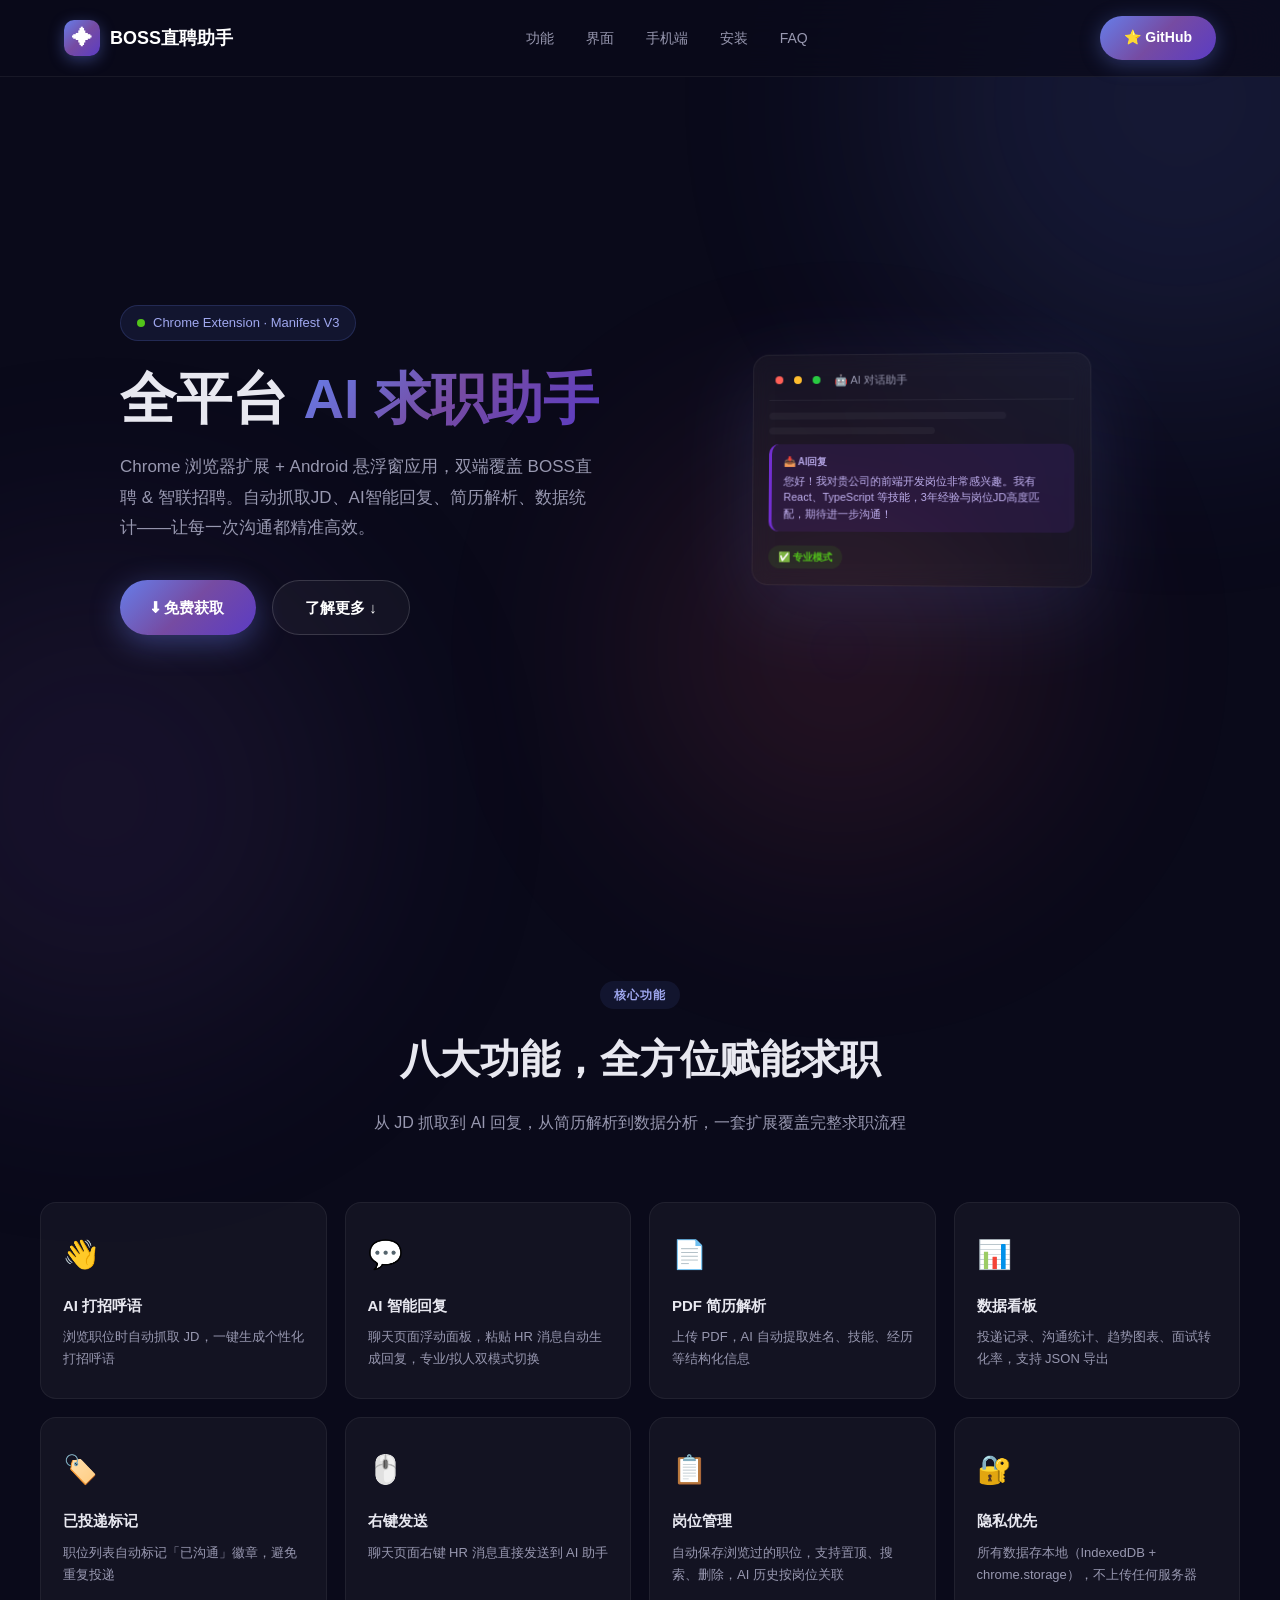
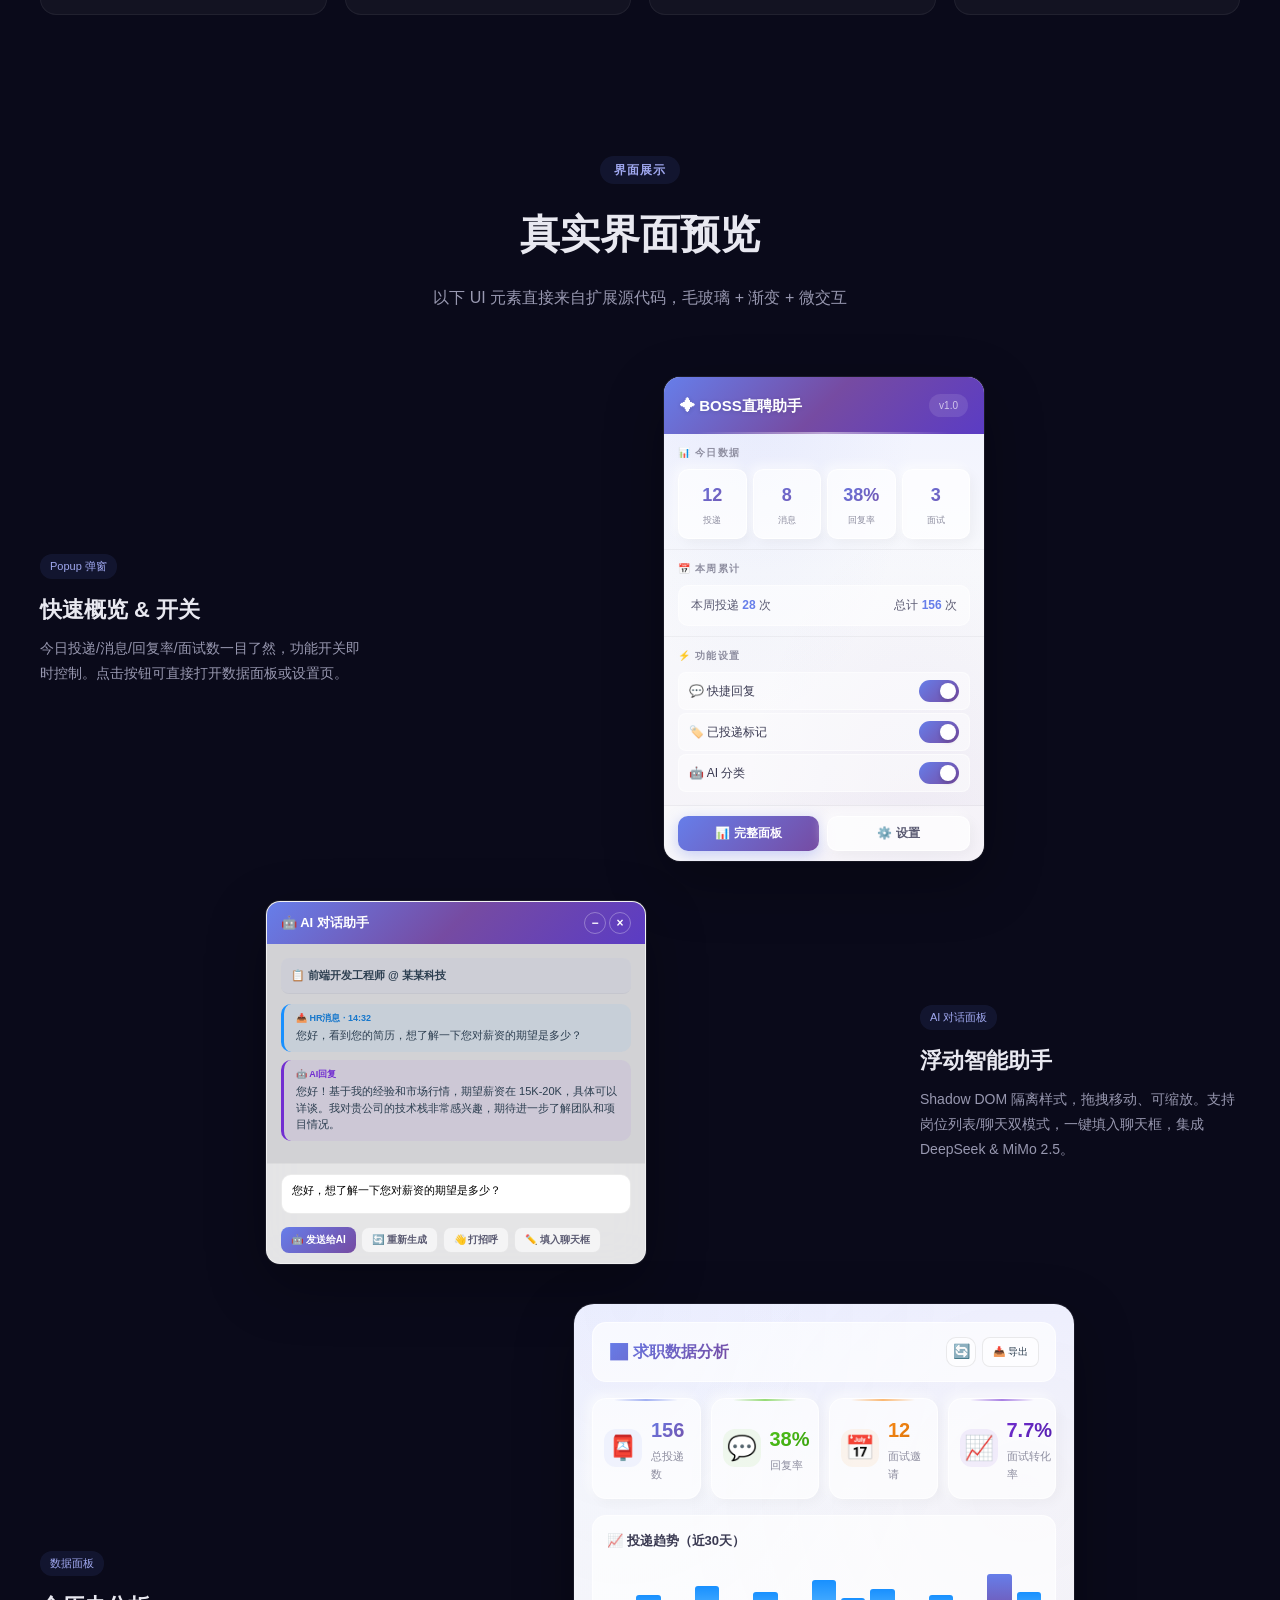
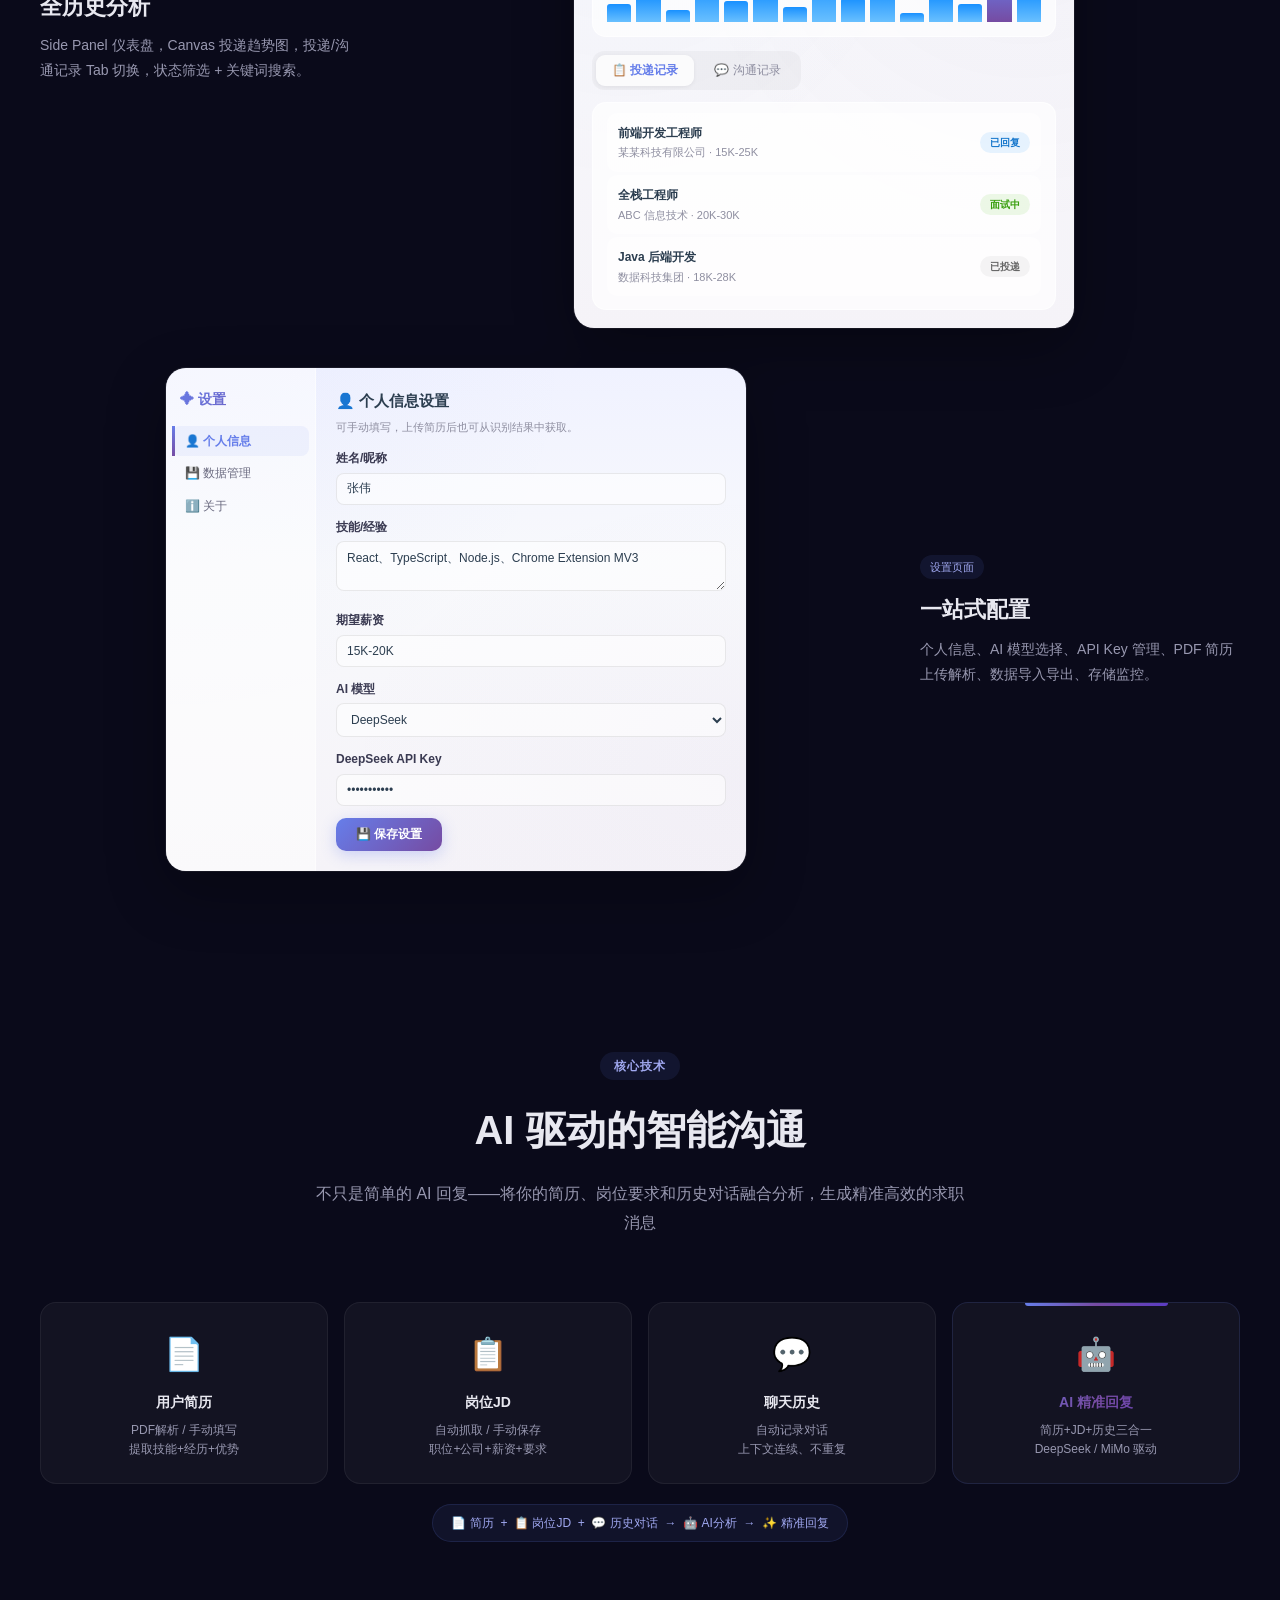
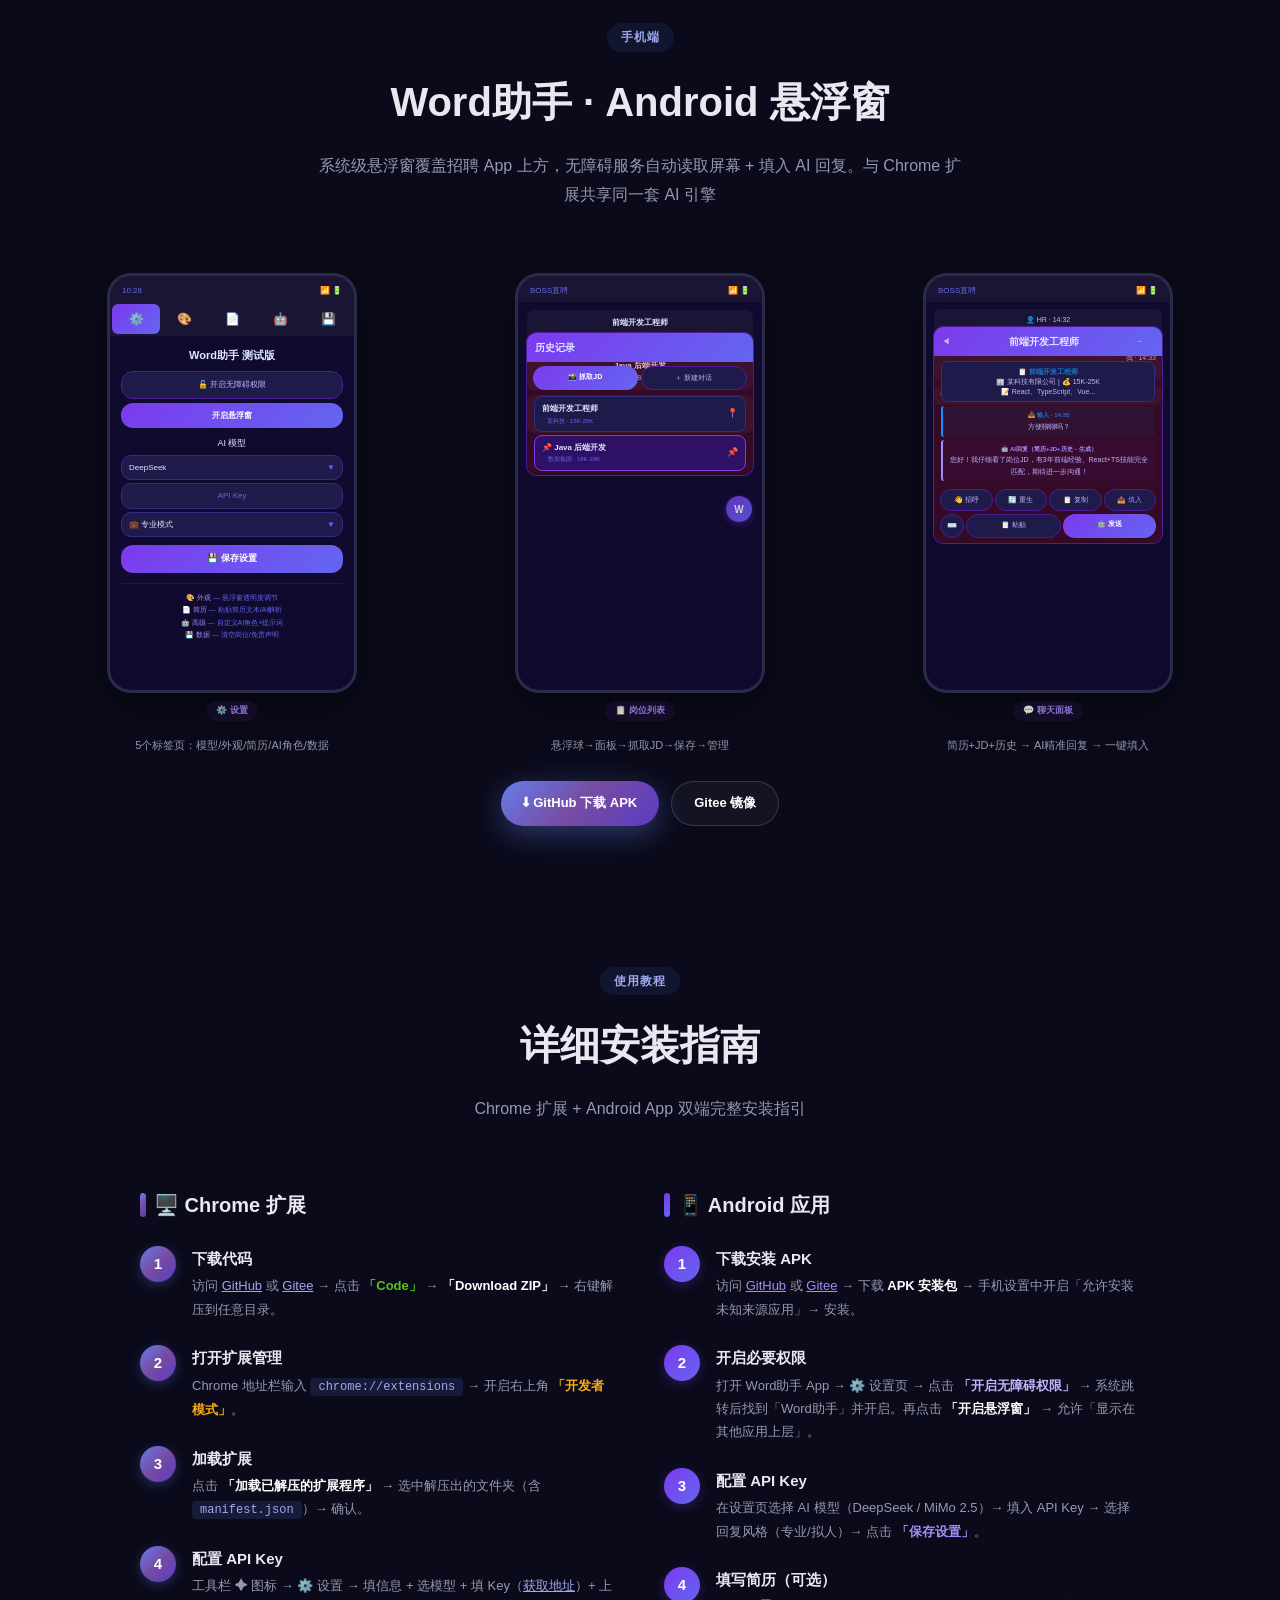
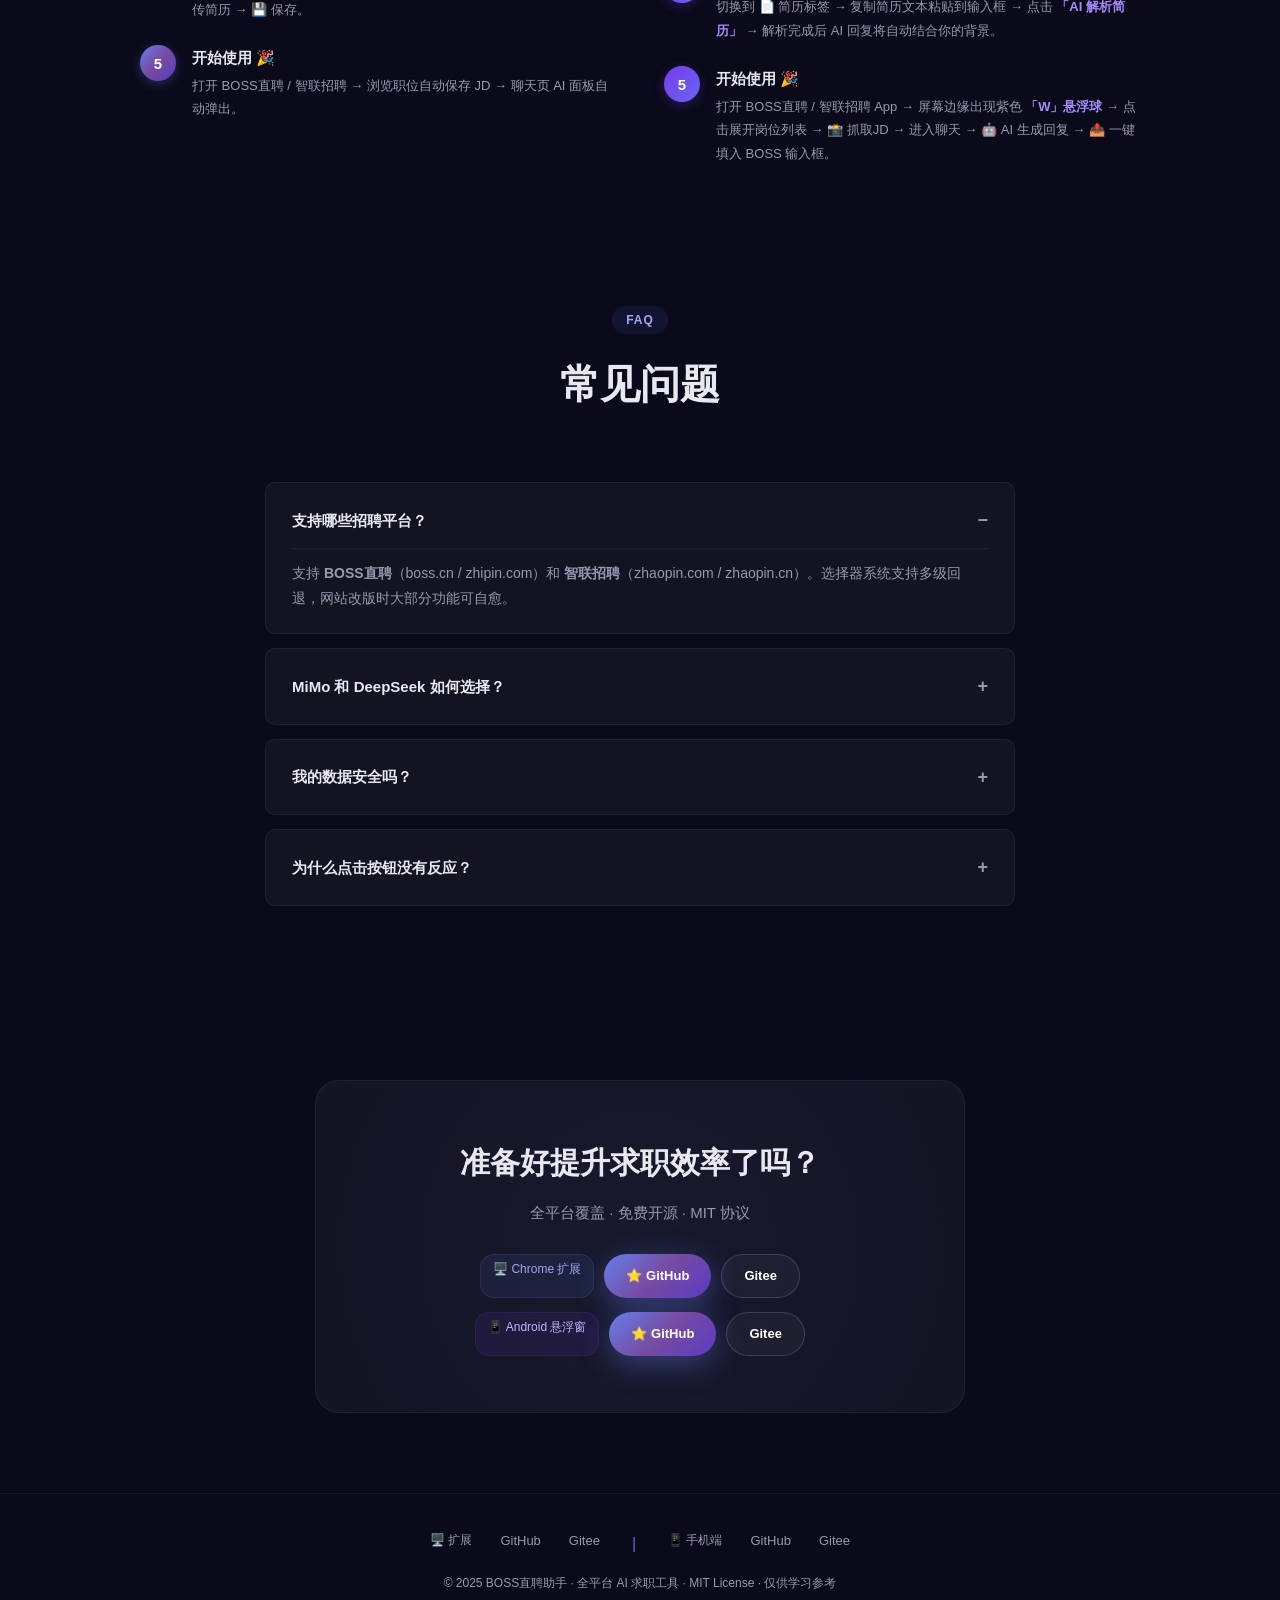
==== commit 1b585a7b: "feat: 使用教程新增 Android App 详细安装指南 - 双栏布局：🖥️ Chrome 扩展 5 步 + 📱 Android 应用 5 步 - Android 指南：下载APK→开启权限(无" ====
--- a/docs/index.html
+++ b/docs/index.html
@@ -272,10 +272,10 @@
       .showcase-label p { max-width:100%; }
       .showcase-device { overflow-x:auto; max-width:100%; justify-content:center; }
       /* Core tech grid → 2 cols */
-      #how-it-works > div > div:first-of-type { grid-template-columns:repeat(2,1fr); }
-      /* Mobile phones grid → 2 cols or scroll */
-      #mobile > div:first-of-type { grid-template-columns:repeat(3,240px); overflow-x:auto; -webkit-overflow-scrolling:touch; scroll-snap-type:x mandatory; padding-bottom:8px; }
-      #mobile > div:first-of-type > div { scroll-snap-align:start; }
+      .tech-grid { grid-template-columns:repeat(2,1fr) !important; }
+      /* Mobile phones grid → horizontal scroll */
+      .mobile-grid { grid-template-columns:repeat(3,240px) !important; overflow-x:auto; -webkit-overflow-scrolling:touch; scroll-snap-type:x mandatory; padding-bottom:8px; }
+      .mobile-grid > div { scroll-snap-align:start; }
       /* Scale down extension UIs */
       .ext-ui.popup { width:300px; }
       .ext-ui.dashboard { width:100%; max-width:480px; }
@@ -358,12 +358,20 @@
     }
 
     @media (max-width:640px) {
-      #how-it-works > div > div:first-of-type { grid-template-columns:repeat(2,1fr); gap:8px; }
+      .tech-grid { grid-template-columns:repeat(2,1fr) !important; gap:8px; }
+      /* Mobile phones: 2 cols on tablet, horizontal scroll on phone handled below */
+    }
+
+    /* ========== Phone (≤768px): stack layouts ========== */
+    @media (max-width:768px) {
+      .mobile-grid { grid-template-columns:1fr !important; max-width:300px; margin:0 auto; gap:32px; }
+      .phone-frame { max-width:260px; }
+      #howto > div:last-of-type { grid-template-columns:1fr !important; gap:36px; }
     }
 
     /* ========== Small Phone (≤380px) ========== */
     @media (max-width:380px) {
-      #how-it-works > div > div:first-of-type { grid-template-columns:1fr 1fr; }
+      .tech-grid { grid-template-columns:repeat(2,1fr) !important; gap:6px; }
       .hero h1 { font-size:22px; }
       .ext-ui.popup { transform:scale(0.85); transform-origin:top center; margin-bottom:-40px; }
       .ext-ui.dashboard .overview-row { grid-template-columns:1fr 1fr; }
@@ -551,7 +559,7 @@
 <section id="how-it-works" style="padding:40px 24px 60px;">
   <div class="section-header"><span class="section-tag">核心技术</span><h2>AI 驱动的智能沟通</h2><p>不只是简单的 AI 回复——将你的简历、岗位要求和历史对话融合分析，生成精准高效的求职消息</p></div>
   <div style="max-width:var(--max-w);margin:0 auto;">
-    <div style="display:grid;grid-template-columns:repeat(4,1fr);gap:16px;text-align:center;">
+    <div class="tech-grid" style="display:grid;grid-template-columns:repeat(4,1fr);gap:16px;text-align:center;">
       <div style="background:var(--bg-card);border:1px solid var(--border);border-radius:var(--radius);padding:24px 16px;">
         <div style="font-size:32px;margin-bottom:10px;">📄</div>
         <div style="font-weight:700;font-size:14px;margin-bottom:6px;">用户简历</div>
@@ -597,7 +605,7 @@
     .p-label { color:var(--text-muted); font-size:11px; margin-top:8px; text-align:center; line-height:1.5; }
   </style>
 
-  <div style="max-width:var(--max-w);margin:0 auto;display:grid;grid-template-columns:repeat(3,1fr);gap:24px;align-items:start;">
+  <div class="mobile-grid" style="max-width:var(--max-w);margin:0 auto;display:grid;grid-template-columns:repeat(3,1fr);gap:24px;align-items:start;">
 
     <!-- Phone 1: Settings — all 5 tabs -->
     <div style="text-align:center;">
@@ -747,80 +755,63 @@
 
 <!-- ====== HOW TO USE ====== -->
 <section id="howto" style="padding:60px 24px 100px;">
-  <div class="section-header"><span class="section-tag">使用教程</span><h2>详细安装指南</h2><p>从下载到上手，每一步都有清晰指引</p></div>
-  <div style="max-width:780px;margin:0 auto;">
-
-    <!-- Step 1: Download -->
-    <div style="display:flex;gap:20px;margin-bottom:40px;position:relative;">
-      <div style="flex-shrink:0;width:44px;height:44px;border-radius:50%;background:var(--gradient);display:flex;align-items:center;justify-content:center;font-size:18px;font-weight:700;color:#fff;box-shadow:0 4px 20px rgba(102,126,234,0.3);">1</div>
-      <div style="flex:1;min-width:0;">
-        <h4 style="font-size:18px;font-weight:700;margin-bottom:6px;">下载代码</h4>
-        <div style="color:var(--text-muted);font-size:14px;line-height:2;">
-          <p>访问 <a href="https://github.com/ConsoleSun/boss-zhipin-helper" target="_blank" style="color:#a0a8f0;">GitHub</a> 或 <a href="https://gitee.com/sunjunshuai/boss-zhipin-helper" target="_blank" style="color:#a0a8f0;">Gitee</a> 仓库，点击页面上的绿色 <strong style="color:#52c41a;">「Code」</strong> 按钮，选择 <strong style="color:#fff;">「Download ZIP」</strong> 下载压缩包。</p>
-          <p style="margin-top:6px;">下载完成后，<strong style="color:#fff;">右键解压</strong> ZIP 文件到任意目录（例如桌面或 D 盘），记住解压后的文件夹位置。</p>
-        </div>
-      </div>
-    </div>
-
-    <!-- Step 2: Open Extensions Page -->
-    <div style="display:flex;gap:20px;margin-bottom:40px;">
-      <div style="flex-shrink:0;width:44px;height:44px;border-radius:50%;background:var(--gradient);display:flex;align-items:center;justify-content:center;font-size:18px;font-weight:700;color:#fff;box-shadow:0 4px 20px rgba(102,126,234,0.3);">2</div>
-      <div style="flex:1;min-width:0;">
-        <h4 style="font-size:18px;font-weight:700;margin-bottom:6px;">打开扩展管理页面</h4>
-        <div style="color:var(--text-muted);font-size:14px;line-height:2;">
-          <p>打开 Chrome 浏览器，在地址栏输入 <code style="background:rgba(102,126,234,0.15);color:#a0a8f0;padding:3px 10px;border-radius:5px;font-size:13px;">chrome://extensions</code> 并回车。</p>
-          <p style="margin-top:6px;">在页面右上角，找到并打开 <strong style="color:#faad14;">「开发者模式」</strong> 开关。</p>
-        </div>
-      </div>
-    </div>
-
-    <!-- Step 3: Load Extension -->
-    <div style="display:flex;gap:20px;margin-bottom:40px;">
-      <div style="flex-shrink:0;width:44px;height:44px;border-radius:50%;background:var(--gradient);display:flex;align-items:center;justify-content:center;font-size:18px;font-weight:700;color:#fff;box-shadow:0 4px 20px rgba(102,126,234,0.3);">3</div>
-      <div style="flex:1;min-width:0;">
-        <h4 style="font-size:18px;font-weight:700;margin-bottom:6px;">加载扩展程序</h4>
-        <div style="color:var(--text-muted);font-size:14px;line-height:2;">
-          <p>点击左上角出现的 <strong style="color:#fff;">「加载已解压的扩展程序」</strong> 按钮。</p>
-          <p style="margin-top:6px;">在弹出的文件选择窗口中，找到并 <strong style="color:#fff;">选中第 1 步解压出来的文件夹</strong>（文件夹内应包含 <code style="background:rgba(102,126,234,0.15);color:#a0a8f0;padding:3px 10px;border-radius:5px;font-size:13px;">manifest.json</code> 文件），点击「选择文件夹」。</p>
-          <p style="margin-top:6px;">加载成功后，扩展列表中会出现 <strong style="color:#667eea;">「BOSS直聘助手」</strong> 卡片。</p>
-        </div>
-      </div>
-    </div>
-
-    <!-- Step 4: Configure -->
-    <div style="display:flex;gap:20px;margin-bottom:40px;">
-      <div style="flex-shrink:0;width:44px;height:44px;border-radius:50%;background:var(--gradient);display:flex;align-items:center;justify-content:center;font-size:18px;font-weight:700;color:#fff;box-shadow:0 4px 20px rgba(102,126,234,0.3);">4</div>
-      <div style="flex:1;min-width:0;">
-        <h4 style="font-size:18px;font-weight:700;margin-bottom:6px;">配置 API Key</h4>
-        <div style="color:var(--text-muted);font-size:14px;line-height:2;">
-          <p>点击 Chrome 右上角 <strong style="color:#fff;">拼图图标 🧩</strong> → 找到「BOSS直聘助手」→ 点击📍图钉固定到工具栏。</p>
-          <p style="margin-top:6px;">点击工具栏中的 <strong style="color:#667eea;">✦ 扩展图标</strong> → 点击 <strong style="color:#fff;">「⚙️ 设置」</strong>按钮。</p>
-          <p style="margin-top:6px;">在设置页面中：</p>
-          <ul style="margin-left:20px;margin-top:4px;">
-            <li>填写个人信息（姓名、技能、经验、期望薪资）</li>
-            <li>选择 AI 模型：<strong>DeepSeek</strong>（推荐，快速稳定）或 <strong>MiMo 2.5</strong>（推理模型，质量更高）</li>
-            <li>填入对应模型的 API Key（<a href="https://platform.deepseek.com/api_keys" target="_blank" style="color:#a0a8f0;">DeepSeek 获取地址</a>）</li>
-            <li>（可选）上传 PDF 简历，AI 自动提取信息用于生成更精准的回复</li>
-          </ul>
-          <p style="margin-top:6px;">点击 <strong style="color:#52c41a;">「💾 保存设置」</strong>。</p>
-        </div>
-      </div>
-    </div>
-
-    <!-- Step 5: Start -->
-    <div style="display:flex;gap:20px;">
-      <div style="flex-shrink:0;width:44px;height:44px;border-radius:50%;background:var(--gradient);display:flex;align-items:center;justify-content:center;font-size:18px;font-weight:700;color:#fff;box-shadow:0 4px 20px rgba(102,126,234,0.3);">5</div>
-      <div style="flex:1;min-width:0;">
-        <h4 style="font-size:18px;font-weight:700;margin-bottom:6px;">开始使用 🎉</h4>
-        <div style="color:var(--text-muted);font-size:14px;line-height:2;">
-          <p>打开 <strong style="color:#fff;">BOSS直聘</strong>（zhipin.com）或 <strong style="color:#fff;">智联招聘</strong>（zhaopin.com），即可体验：</p>
-          <ul style="margin-left:20px;margin-top:4px;">
-            <li><strong>职位详情页</strong> → 右侧自动弹出 AI 对话面板，点击「👋 打招呼」一键生成招呼语</li>
-            <li><strong>聊天页面</strong> → 粘贴 HR 消息，点击「🤖 发送给AI」自动生成回复</li>
-            <li><strong>职位列表页</strong> → 已投递的职位会自动显示「✓ 已沟通」绿色徽章</li>
-            <li><strong>点击扩展图标</strong> → 查看今日投递统计、回复率等数据</li>
-          </ul>
-        </div>
+  <div class="section-header"><span class="section-tag">使用教程</span><h2>详细安装指南</h2><p>Chrome 扩展 + Android App 双端完整安装指引</p></div>
+
+  <div style="max-width:1000px;margin:0 auto;display:grid;grid-template-columns:1fr 1fr;gap:48px;">
+
+    <!-- LEFT: Chrome Extension -->
+    <div>
+      <h3 style="font-size:20px;font-weight:800;margin-bottom:24px;display:flex;align-items:center;gap:8px;">
+        <span style="background:var(--gradient);width:6px;height:24px;border-radius:3px;"></span>🖥️ Chrome 扩展
+      </h3>
+
+      <div style="display:flex;gap:16px;margin-bottom:24px;">
+        <div style="flex-shrink:0;width:36px;height:36px;border-radius:50%;background:var(--gradient);display:flex;align-items:center;justify-content:center;font-size:15px;font-weight:700;color:#fff;box-shadow:0 3px 12px rgba(102,126,234,0.3);">1</div>
+        <div><h4 style="font-size:15px;font-weight:700;margin-bottom:3px;">下载代码</h4><p style="color:var(--text-muted);font-size:13px;line-height:1.8;">访问 <a href="https://github.com/ConsoleSun/boss-zhipin-helper" target="_blank" style="color:#a0a8f0;">GitHub</a> 或 <a href="https://gitee.com/sunjunshuai/boss-zhipin-helper" target="_blank" style="color:#a0a8f0;">Gitee</a> → 点击 <strong style="color:#52c41a;">「Code」</strong> → <strong style="color:#fff;">「Download ZIP」</strong> → 右键解压到任意目录。</p></div>
+      </div>
+      <div style="display:flex;gap:16px;margin-bottom:24px;">
+        <div style="flex-shrink:0;width:36px;height:36px;border-radius:50%;background:var(--gradient);display:flex;align-items:center;justify-content:center;font-size:15px;font-weight:700;color:#fff;box-shadow:0 3px 12px rgba(102,126,234,0.3);">2</div>
+        <div><h4 style="font-size:15px;font-weight:700;margin-bottom:3px;">打开扩展管理</h4><p style="color:var(--text-muted);font-size:13px;line-height:1.8;">Chrome 地址栏输入 <code style="background:rgba(102,126,234,0.15);color:#a0a8f0;padding:2px 8px;border-radius:4px;font-size:12px;">chrome://extensions</code> → 开启右上角 <strong style="color:#faad14;">「开发者模式」</strong>。</p></div>
+      </div>
+      <div style="display:flex;gap:16px;margin-bottom:24px;">
+        <div style="flex-shrink:0;width:36px;height:36px;border-radius:50%;background:var(--gradient);display:flex;align-items:center;justify-content:center;font-size:15px;font-weight:700;color:#fff;box-shadow:0 3px 12px rgba(102,126,234,0.3);">3</div>
+        <div><h4 style="font-size:15px;font-weight:700;margin-bottom:3px;">加载扩展</h4><p style="color:var(--text-muted);font-size:13px;line-height:1.8;">点击 <strong style="color:#fff;">「加载已解压的扩展程序」</strong> → 选中解压出的文件夹（含 <code style="background:rgba(102,126,234,0.15);color:#a0a8f0;padding:2px 8px;border-radius:4px;font-size:12px;">manifest.json</code>）→ 确认。</p></div>
+      </div>
+      <div style="display:flex;gap:16px;margin-bottom:24px;">
+        <div style="flex-shrink:0;width:36px;height:36px;border-radius:50%;background:var(--gradient);display:flex;align-items:center;justify-content:center;font-size:15px;font-weight:700;color:#fff;box-shadow:0 3px 12px rgba(102,126,234,0.3);">4</div>
+        <div><h4 style="font-size:15px;font-weight:700;margin-bottom:3px;">配置 API Key</h4><p style="color:var(--text-muted);font-size:13px;line-height:1.8;">工具栏 ✦ 图标 → ⚙️ 设置 → 填信息 + 选模型 + 填 Key（<a href="https://platform.deepseek.com/api_keys" target="_blank" style="color:#a0a8f0;">获取地址</a>）+ 上传简历 → 💾 保存。</p></div>
+      </div>
+      <div style="display:flex;gap:16px;">
+        <div style="flex-shrink:0;width:36px;height:36px;border-radius:50%;background:var(--gradient);display:flex;align-items:center;justify-content:center;font-size:15px;font-weight:700;color:#fff;box-shadow:0 3px 12px rgba(102,126,234,0.3);">5</div>
+        <div><h4 style="font-size:15px;font-weight:700;margin-bottom:3px;">开始使用 🎉</h4><p style="color:var(--text-muted);font-size:13px;line-height:1.8;">打开 BOSS直聘 / 智联招聘 → 浏览职位自动保存 JD → 聊天页 AI 面板自动弹出。</p></div>
+      </div>
+    </div>
+
+    <!-- RIGHT: Android App -->
+    <div>
+      <h3 style="font-size:20px;font-weight:800;margin-bottom:24px;display:flex;align-items:center;gap:8px;">
+        <span style="background:linear-gradient(135deg,#7c3aed,#6366f1);width:6px;height:24px;border-radius:3px;"></span>📱 Android 应用
+      </h3>
+
+      <div style="display:flex;gap:16px;margin-bottom:24px;">
+        <div style="flex-shrink:0;width:36px;height:36px;border-radius:50%;background:linear-gradient(135deg,#7c3aed,#6366f1);display:flex;align-items:center;justify-content:center;font-size:15px;font-weight:700;color:#fff;box-shadow:0 3px 12px rgba(124,58,237,0.3);">1</div>
+        <div><h4 style="font-size:15px;font-weight:700;margin-bottom:3px;">下载安装 APK</h4><p style="color:var(--text-muted);font-size:13px;line-height:1.8;">访问 <a href="https://github.com/ConsoleSun/Word-Assistant" target="_blank" style="color:#a78bfa;">GitHub</a> 或 <a href="https://gitee.com/sunjunshuai/word-assistant" target="_blank" style="color:#a78bfa;">Gitee</a> → 下载 <strong style="color:#fff;">APK 安装包</strong> → 手机设置中开启「允许安装未知来源应用」→ 安装。</p></div>
+      </div>
+      <div style="display:flex;gap:16px;margin-bottom:24px;">
+        <div style="flex-shrink:0;width:36px;height:36px;border-radius:50%;background:linear-gradient(135deg,#7c3aed,#6366f1);display:flex;align-items:center;justify-content:center;font-size:15px;font-weight:700;color:#fff;box-shadow:0 3px 12px rgba(124,58,237,0.3);">2</div>
+        <div><h4 style="font-size:15px;font-weight:700;margin-bottom:3px;">开启必要权限</h4><p style="color:var(--text-muted);font-size:13px;line-height:1.8;">打开 Word助手 App → ⚙️ 设置页 → 点击 <strong style="color:#c4b5fd;">「开启无障碍权限」</strong> → 系统跳转后找到「Word助手」并开启。再点击 <strong style="color:#fff;">「开启悬浮窗」</strong> → 允许「显示在其他应用上层」。</p></div>
+      </div>
+      <div style="display:flex;gap:16px;margin-bottom:24px;">
+        <div style="flex-shrink:0;width:36px;height:36px;border-radius:50%;background:linear-gradient(135deg,#7c3aed,#6366f1);display:flex;align-items:center;justify-content:center;font-size:15px;font-weight:700;color:#fff;box-shadow:0 3px 12px rgba(124,58,237,0.3);">3</div>
+        <div><h4 style="font-size:15px;font-weight:700;margin-bottom:3px;">配置 API Key</h4><p style="color:var(--text-muted);font-size:13px;line-height:1.8;">在设置页选择 AI 模型（DeepSeek / MiMo 2.5）→ 填入 API Key → 选择回复风格（专业/拟人）→ 点击 <strong style="color:#a78bfa;">「保存设置」</strong>。</p></div>
+      </div>
+      <div style="display:flex;gap:16px;margin-bottom:24px;">
+        <div style="flex-shrink:0;width:36px;height:36px;border-radius:50%;background:linear-gradient(135deg,#7c3aed,#6366f1);display:flex;align-items:center;justify-content:center;font-size:15px;font-weight:700;color:#fff;box-shadow:0 3px 12px rgba(124,58,237,0.3);">4</div>
+        <div><h4 style="font-size:15px;font-weight:700;margin-bottom:3px;">填写简历（可选）</h4><p style="color:var(--text-muted);font-size:13px;line-height:1.8;">切换到 📄 简历标签 → 复制简历文本粘贴到输入框 → 点击 <strong style="color:#a78bfa;">「AI 解析简历」</strong> → 解析完成后 AI 回复将自动结合你的背景。</p></div>
+      </div>
+      <div style="display:flex;gap:16px;">
+        <div style="flex-shrink:0;width:36px;height:36px;border-radius:50%;background:linear-gradient(135deg,#7c3aed,#6366f1);display:flex;align-items:center;justify-content:center;font-size:15px;font-weight:700;color:#fff;box-shadow:0 3px 12px rgba(124,58,237,0.3);">5</div>
+        <div><h4 style="font-size:15px;font-weight:700;margin-bottom:3px;">开始使用 🎉</h4><p style="color:var(--text-muted);font-size:13px;line-height:1.8;">打开 BOSS直聘 / 智联招聘 App → 屏幕边缘出现紫色 <strong style="color:#a78bfa;">「W」悬浮球</strong> → 点击展开岗位列表 → 📸 抓取JD → 进入聊天 → 🤖 AI 生成回复 → 📤 一键填入 BOSS 输入框。</p></div>
       </div>
     </div>
 
